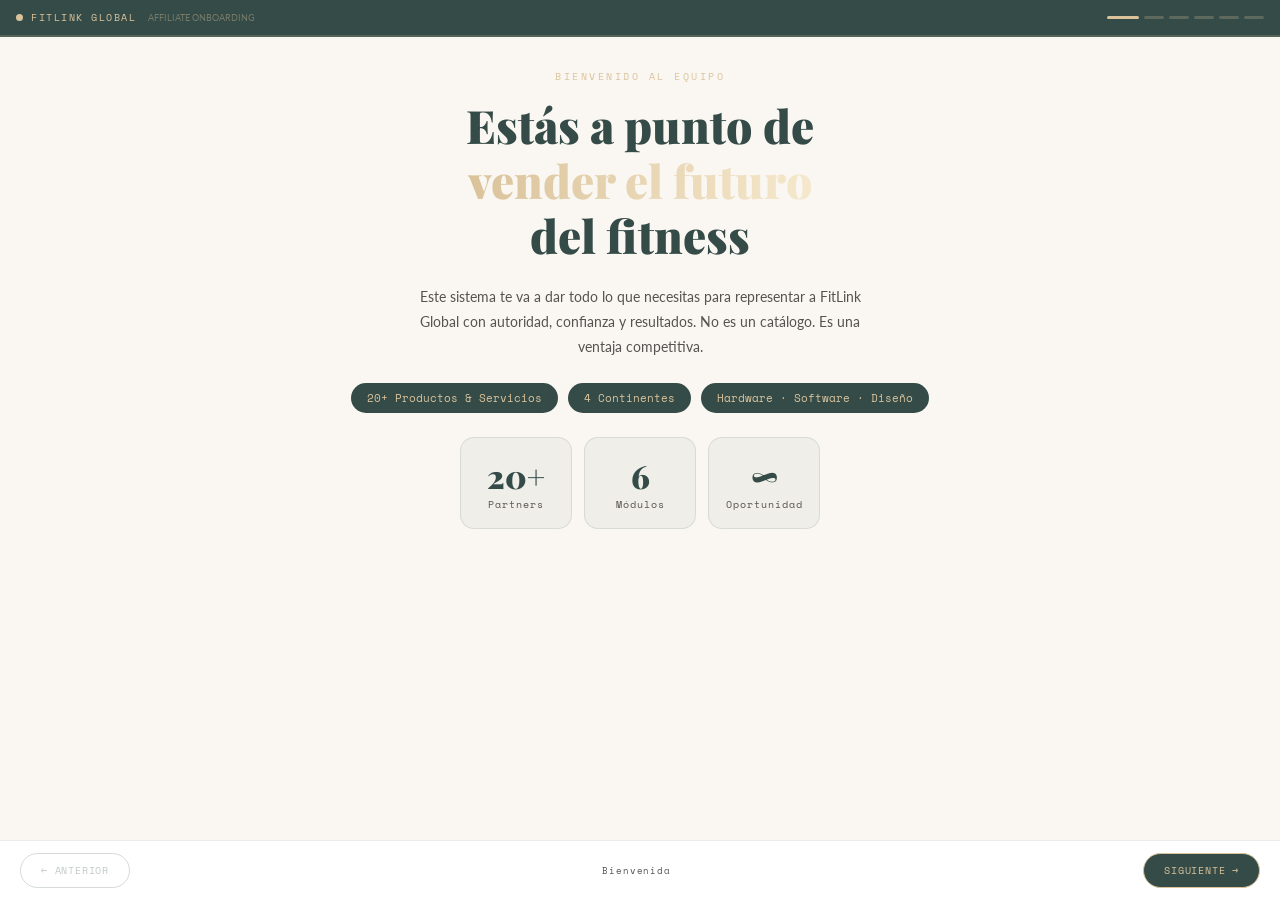
==== index.html @ b36bae6d "Rename fitlink-onboarding (1).html to index.html" ====
<!DOCTYPE html>
<html lang="es">
<head>
<meta charset="UTF-8">
<meta name="viewport" content="width=device-width, initial-scale=1.0, maximum-scale=1.0">
<title>FitLink Global — Affiliate Onboarding</title>
<link href="https://fonts.googleapis.com/css2?family=Playfair+Display:ital,wght@0,700;0,900;1,700&family=Lato:wght@300;400;700&family=Space+Mono:wght@400;700&display=swap" rel="stylesheet">
<style>
  :root {
    --green: #344b48;
    --gold: #dac39b;
    --gray: #575250;
    --light-gold: #f0e6d3;
    --cream: #faf7f2;
    --dark: #1a2422;
  }
  * { box-sizing: border-box; margin: 0; padding: 0; -webkit-tap-highlight-color: transparent; }
  html, body { height: 100%; overflow: hidden; }
  body { font-family: 'Lato', sans-serif; background: var(--cream); display: flex; flex-direction: column; }

  @keyframes fadeUp {
    from { opacity: 0; transform: translateY(18px); }
    to   { opacity: 1; transform: translateY(0); }
  }
  @keyframes shimmer {
    0%   { background-position: -200% center; }
    100% { background-position:  200% center; }
  }
  @keyframes pulse { 0%,100%{opacity:1} 50%{opacity:.5} }

  .fade-up { animation: fadeUp .45s ease forwards; }
  .gold-shimmer {
    background: linear-gradient(90deg, #dac39b, #f5e8cc, #dac39b);
    background-size: 200% auto;
    -webkit-background-clip: text;
    -webkit-text-fill-color: transparent;
    background-clip: text;
    animation: shimmer 3s linear infinite;
  }

  /* ── TOP NAV ── */
  #topnav {
    background: var(--green);
    padding: 10px 16px;
    display: flex; align-items: center; justify-content: space-between;
    border-bottom: 2px solid rgba(218,195,155,.2);
    flex-shrink: 0; z-index: 100;
    gap: 10px;
  }
  .nav-brand { display: flex; align-items: center; gap: 8px; }
  .nav-dot   { width: 7px; height: 7px; border-radius: 50%; background: var(--gold); flex-shrink:0; }
  .nav-title { font-family: 'Space Mono', monospace; font-size: 10px; color: var(--gold); letter-spacing: .15em; }
  .nav-sub   { font-size: 9px; color: rgba(218,195,155,.4); margin-left: 4px; display:none; }
  @media(min-width:420px){ .nav-sub { display:inline; } }

  /* progress dots in topnav */
  #nav-dots { display: flex; gap: 5px; align-items: center; }
  .ndot {
    height: 3px; border-radius: 99px;
    background: rgba(218,195,155,.25);
    transition: all .3s ease; cursor: pointer;
    width: 20px;
  }
  .ndot.active { background: var(--gold); width: 32px; }

  /* ── SCROLL AREA ── */
  #scroll-area {
    flex: 1; overflow-y: auto; overflow-x: hidden;
    -webkit-overflow-scrolling: touch;
  }
  #scroll-area::-webkit-scrollbar { display: none; }

  /* ── BOTTOM NAV ── */
  #botnav {
    background: #fff;
    border-top: 1px solid rgba(52,75,72,.1);
    padding: 12px 20px;
    display: flex; justify-content: space-between; align-items: center;
    flex-shrink: 0;
  }
  .nav-btn {
    background: var(--green); border: 1.5px solid var(--gold);
    color: var(--gold); padding: 9px 20px; border-radius: 99px;
    font-family: 'Space Mono', monospace; font-size: 10px;
    letter-spacing: .08em; cursor: pointer; transition: all .2s;
    -webkit-appearance: none;
  }
  .nav-btn:disabled {
    background: transparent;
    border-color: rgba(52,75,72,.2);
    color: rgba(52,75,72,.3);
    cursor: default;
  }
  .nav-btn:not(:disabled):active { transform: scale(.96); }

  /* section label */
  #section-label {
    font-family: 'Space Mono', monospace;
    font-size: 9px; color: var(--gray);
    letter-spacing: .1em; text-align: center;
  }

  /* ── SHARED ── */
  .section { padding: 40px 20px 60px; max-width: 700px; margin: 0 auto; }
  .section-tag {
    font-family: 'Space Mono', monospace; font-size: 10px;
    color: var(--gold); letter-spacing: .25em; margin-bottom: 14px;
  }
  .section-title {
    font-family: 'Playfair Display', serif;
    font-size: clamp(28px,6vw,46px); font-weight: 900;
    color: var(--green); line-height: 1.2; margin-bottom: 20px;
  }
  .section-body {
    font-size: 14px; color: var(--gray); line-height: 1.8;
  }
  .badge {
    font-size: 9px; font-weight: 700; letter-spacing: .12em;
    padding: 3px 9px; border-radius: 99px;
    background: var(--gold); color: var(--dark);
    font-family: 'Space Mono', monospace; display: inline-block;
  }
  .dark-card {
    background: var(--green); border-radius: 18px;
    padding: 28px 24px; margin-top: 24px;
  }
  .dark-card-title {
    font-family: 'Playfair Display', serif;
    font-size: clamp(16px,3vw,22px);
    color: var(--gold); font-weight: 700; font-style: italic;
    line-height: 1.5; margin-bottom: 14px;
  }

  /* ── WELCOME ── */
  #s0 { text-align: center; padding-top: 32px; }
  .stat-grid { display: grid; grid-template-columns: repeat(3,1fr); gap: 12px; max-width: 360px; margin: 24px auto 0; }
  .stat-box {
    background: rgba(52,75,72,.05);
    border: 1.5px solid rgba(52,75,72,.12);
    border-radius: 14px; padding: 16px 10px; text-align: center;
  }
  .stat-n { font-family: 'Playfair Display', serif; font-size: 32px; font-weight: 900; color: var(--green); }
  .stat-l { font-size: 10px; color: var(--gray); font-family: 'Space Mono', monospace; letter-spacing: .1em; }
  .pill-row { display: flex; flex-wrap: wrap; gap: 10px; justify-content: center; margin: 24px 0; }
  .pill {
    background: var(--green); color: var(--gold);
    border-radius: 99px; padding: 7px 16px;
    font-size: 11px; font-family: 'Space Mono', monospace;
  }

  /* ── STORY ── */
  .timeline-line {
    position: relative; padding-left: 28px;
  }
  .timeline-line::before {
    content: ''; position: absolute; left: 7px; top: 8px; bottom: 8px;
    width: 2px;
    background: linear-gradient(to bottom, transparent, var(--gold), transparent);
  }
  .tl-item { position: relative; margin-bottom: 32px; }
  .tl-dot {
    position: absolute; left: -24px; top: 5px;
    width: 14px; height: 14px; border-radius: 50%;
    background: var(--gold); border: 3px solid var(--cream);
    z-index: 1;
  }
  .tl-year {
    font-family: 'Space Mono', monospace; font-size: 10px;
    color: var(--gold); letter-spacing: .15em; margin-bottom: 6px;
  }
  .tl-title {
    font-family: 'Playfair Display', serif; font-size: 18px;
    font-weight: 700; color: var(--green); margin-bottom: 8px;
  }

  /* ── PORTFOLIO ── */
  .cat-tabs { display: flex; gap: 8px; margin-bottom: 24px; flex-wrap: wrap; }
  .cat-tab {
    background: rgba(52,75,72,.06);
    border: 1.5px solid rgba(52,75,72,.2);
    color: var(--green); border-radius: 99px;
    padding: 8px 16px; font-family: 'Space Mono', monospace;
    font-size: 10px; letter-spacing: .08em; cursor: pointer;
    transition: all .2s; -webkit-appearance: none;
    display: flex; align-items: center; gap: 6px;
  }
  .cat-tab.active {
    background: var(--green); border-color: var(--gold); color: var(--gold);
  }
  .partner-grid {
    display: grid;
    grid-template-columns: repeat(auto-fill, minmax(150px, 1fr));
    gap: 12px;
  }
  .partner-card {
    background: rgba(52,75,72,.06);
    border: 1.5px solid rgba(52,75,72,.15);
    border-radius: 14px; padding: 14px;
    cursor: pointer; transition: all .22s;
  }
  .partner-card:active {
    background: var(--green);
    border-color: var(--gold);
    transform: scale(.97);
  }
  .p-emoji { font-size: 22px; margin-bottom: 8px; }
  .p-name  { font-family: 'Playfair Display', serif; font-size: 15px; font-weight: 700; color: var(--green); margin-bottom: 4px; }
  .p-tag-line { font-size: 10px; color: var(--gray); line-height: 1.5; }

  /* ── MODAL ── */
  #modal-overlay {
    position: fixed; inset: 0;
    background: rgba(26,36,34,.88);
    display: none; align-items: flex-end; justify-content: center;
    z-index: 999;
    backdrop-filter: blur(6px);
    -webkit-backdrop-filter: blur(6px);
  }
  #modal-overlay.open { display: flex; }
  #modal-box {
    background: var(--green);
    border-radius: 24px 24px 0 0;
    padding: 28px 24px 40px;
    width: 100%; max-width: 600px;
    border: 1.5px solid var(--gold);
    border-bottom: none;
    max-height: 88vh; overflow-y: auto;
    animation: fadeUp .3s ease;
  }
  #modal-box::-webkit-scrollbar { display: none; }
  .modal-header { display: flex; justify-content: space-between; align-items: flex-start; margin-bottom: 20px; }
  .modal-close {
    background: rgba(255,255,255,.12); border: none;
    color: var(--light-gold); border-radius: 50%;
    width: 32px; height: 32px; font-size: 16px;
    cursor: pointer; flex-shrink: 0; -webkit-appearance: none;
  }
  .modal-name { font-family: 'Playfair Display', serif; font-size: 22px; color: var(--gold); font-weight: 700; }
  .modal-desc { color: var(--light-gold); font-size: 13px; line-height: 1.75; margin-bottom: 18px; }
  .modal-section-label {
    font-family: 'Space Mono', monospace; font-size: 9px;
    color: var(--gold); letter-spacing: .12em; margin-bottom: 10px;
  }
  .tag-chips { display: flex; flex-wrap: wrap; gap: 8px; margin-bottom: 18px; }
  .tag-chip {
    font-size: 11px; background: rgba(218,195,155,.15);
    color: var(--light-gold); border-radius: 99px; padding: 4px 12px;
  }
  .pitch-box {
    background: rgba(218,195,155,.1);
    border-radius: 12px; padding: 14px;
    border-left: 3px solid var(--gold);
  }
  .pitch-text { color: var(--cream); font-size: 13px; line-height: 1.65; font-style: italic; }

  /* ── STRATEGIES ── */
  .strat-card {
    background: rgba(52,75,72,.05);
    border: 1.5px solid rgba(52,75,72,.15);
    border-radius: 16px; overflow: hidden; margin-bottom: 12px;
  }
  .strat-header {
    padding: 16px 20px; cursor: pointer;
    display: flex; justify-content: space-between; align-items: center;
    -webkit-user-select: none; user-select: none;
  }
  .strat-header:active { background: rgba(52,75,72,.08); }
  .strat-left { display: flex; align-items: center; gap: 12px; }
  .strat-emoji { font-size: 26px; }
  .strat-title { font-family: 'Playfair Display', serif; font-size: 16px; font-weight: 700; color: var(--green); }
  .strat-subtitle { font-size: 11px; color: var(--gray); margin-top: 2px; }
  .strat-right { display: flex; align-items: center; gap: 8px; }
  .strat-arrow { font-size: 18px; color: var(--green); transition: transform .25s; display: inline-block; }
  .strat-body {
    padding: 0 20px 20px;
    border-top: 1px solid rgba(52,75,72,.1);
    display: none;
  }
  .strat-desc { font-size: 13px; color: var(--gray); line-height: 1.75; margin: 14px 0; }
  .step-row { display: flex; gap: 10px; align-items: flex-start; margin-bottom: 10px; }
  .step-num {
    min-width: 22px; height: 22px; border-radius: 50%;
    background: var(--green); color: var(--gold);
    font-size: 10px; font-weight: 700; font-family: 'Space Mono', monospace;
    display: flex; align-items: center; justify-content: center; flex-shrink: 0;
  }
  .step-text { font-size: 12px; color: var(--dark); line-height: 1.6; padding-top: 2px; }
  .example-box {
    background: var(--green); border-radius: 10px; padding: 12px 14px; margin-top: 12px;
  }
  .example-label { font-size: 9px; font-family: 'Space Mono', monospace; color: var(--gold); letter-spacing: .1em; }
  .example-text  { font-size: 12px; color: var(--light-gold); margin-top: 4px; line-height: 1.5; }

  /* ── ROADMAP ── */
  .rm-tabs { display: flex; gap: 8px; flex-wrap: wrap; margin-bottom: 24px; }
  .rm-tab {
    background: rgba(52,75,72,.06); border: 1.5px solid rgba(52,75,72,.15);
    color: var(--green); border-radius: 99px; padding: 7px 14px;
    font-family: 'Space Mono', monospace; font-size: 10px;
    letter-spacing: .06em; cursor: pointer; -webkit-appearance: none;
    transition: all .2s;
  }
  .rm-tab.active { background: var(--green); border-color: var(--gold); color: var(--gold); }
  .rm-card {
    background: var(--green); border-radius: 20px;
    padding: 32px 24px; text-align: center; min-height: 180px;
    transition: all .3s;
  }
  .rm-icon   { font-size: 42px; margin-bottom: 12px; }
  .rm-day    { font-family: 'Space Mono', monospace; font-size: 10px; color: var(--gold); letter-spacing: .2em; margin-bottom: 10px; }
  .rm-title  { font-family: 'Playfair Display', serif; font-size: 22px; color: var(--gold); font-weight: 700; margin-bottom: 12px; }
  .rm-desc   { color: var(--light-gold); font-size: 13px; line-height: 1.75; max-width: 400px; margin: 0 auto; }
  .principles-grid { display: grid; grid-template-columns: repeat(2,1fr); gap: 12px; margin-top: 28px; }
  .princ-card {
    background: rgba(52,75,72,.05); border-radius: 14px;
    padding: 16px; border: 1.5px solid rgba(52,75,72,.12);
  }
  .princ-icon  { font-size: 24px; margin-bottom: 8px; }
  .princ-title { font-family: 'Playfair Display', serif; font-size: 14px; font-weight: 700; color: var(--green); margin-bottom: 5px; }
  .princ-desc  { font-size: 11px; color: var(--gray); line-height: 1.6; }

  /* ── MANIFESTO ── */
  #s5 { text-align: center; }
  .manifesto-list { text-align: left; max-width: 500px; margin: 0 auto 32px; }
  .manifesto-item { display: flex; gap: 14px; align-items: flex-start; margin-bottom: 14px; opacity: 0; }
  .manifesto-item.revealed { animation: fadeUp .5s ease forwards; }
  .m-dot { width: 6px; height: 6px; border-radius: 50%; background: var(--gold); margin-top: 7px; flex-shrink: 0; }
  .m-text { font-size: 14px; color: var(--gray); line-height: 1.75; }
  .manifesto-quote {
    font-family: 'Playfair Display', serif;
    font-size: clamp(15px,3vw,20px); color: var(--gold);
    font-style: italic; line-height: 1.55; margin-bottom: 20px;
  }
  .market-grid { display: grid; grid-template-columns: repeat(3,1fr); gap: 12px; margin-top: 20px; }
  .market-item { border-top: 2px solid var(--gold); padding-top: 10px; }
  .market-n { font-family: 'Space Mono', monospace; font-size: 13px; color: var(--gold); font-weight: 700; }
  .market-l { font-size: 10px; color: rgba(218,195,155,.6); }
  .final-box {
    background: var(--green); border-radius: 18px;
    padding: 24px 20px; margin-top: 24px;
    border: 2px solid var(--gold);
  }
  .final-tag   { font-family: 'Space Mono', monospace; font-size: 9px; color: var(--gold); letter-spacing: .2em; margin-bottom: 12px; }
  .final-title { font-family: 'Playfair Display', serif; font-size: 18px; color: var(--cream); font-weight: 700; margin-bottom: 10px; }
  .final-desc  { font-size: 12px; color: rgba(218,195,155,.7); line-height: 1.7; margin-bottom: 16px; }
  .final-pills { display: flex; flex-wrap: wrap; gap: 10px; justify-content: center; }
  .final-pill  { background: rgba(218,195,155,.15); border-radius: 10px; padding: 8px 14px; font-size: 11px; color: var(--gold); font-family: 'Space Mono', monospace; }
</style>
</head>
<body>

<!-- TOP NAV -->
<div id="topnav">
  <div class="nav-brand">
    <div class="nav-dot"></div>
    <span class="nav-title">FITLINK GLOBAL</span>
    <span class="nav-sub">AFFILIATE ONBOARDING</span>
  </div>
  <div id="nav-dots"></div>
</div>

<!-- SCROLL AREA -->
<div id="scroll-area">

  <!-- S0: WELCOME -->
  <div id="s0" class="section fade-up">
    <div class="section-tag">BIENVENIDO AL EQUIPO</div>
    <div class="section-title">
      Estás a punto de<br>
      <span class="gold-shimmer">vender el futuro</span><br>
      del fitness
    </div>
    <p class="section-body" style="max-width:480px;margin:0 auto 24px;">
      Este sistema te va a dar todo lo que necesitas para representar a FitLink Global con autoridad, confianza y resultados. No es un catálogo. Es una ventaja competitiva.
    </p>
    <div class="pill-row">
      <div class="pill">20+ Productos & Servicios</div>
      <div class="pill">4 Continentes</div>
      <div class="pill">Hardware · Software · Diseño</div>
    </div>
    <div class="stat-grid">
      <div class="stat-box"><div class="stat-n">20+</div><div class="stat-l">Partners</div></div>
      <div class="stat-box"><div class="stat-n">6</div><div class="stat-l">Módulos</div></div>
      <div class="stat-box"><div class="stat-n">∞</div><div class="stat-l">Oportunidad</div></div>
    </div>
  </div>

  <!-- S1: STORY -->
  <div id="s1" class="section fade-up" style="display:none;">
    <div class="section-tag">LA HISTORIA</div>
    <div class="section-title">No somos una distribuidora. Somos un <em>ecosistema</em>.</div>
    <div class="timeline-line">
      <div class="tl-item">
        <div class="tl-dot"></div>
        <div class="tl-year">EL ORIGEN</div>
        <div class="tl-title">Una brecha en el mercado</div>
        <p class="section-body">FitLink nació de observar que el sector fitness global carecía de un puente real entre la innovación tecnológica y los operadores de negocio. Las mejores soluciones no llegaban a quienes más las necesitaban.</p>
      </div>
      <div class="tl-item">
        <div class="tl-dot"></div>
        <div class="tl-year">LA VISIÓN</div>
        <div class="tl-title">Más que distribución</div>
        <p class="section-body">Desde el primer día, FitLink se posicionó como socio estratégico. No vendemos productos: conectamos soluciones con problemas reales, construimos relaciones de largo plazo, y elevamos toda la industria.</p>
      </div>
      <div class="tl-item">
        <div class="tl-dot"></div>
        <div class="tl-year">LA RED</div>
        <div class="tl-title">20+ partners de primer nivel</div>
        <p class="section-body">Construimos un portfolio cuidadosamente seleccionado: hardware de vanguardia, software que genera datos accionables, y servicios que transforman espacios en experiencias. Europa, Latinoamérica, el mundo.</p>
      </div>
      <div class="tl-item">
        <div class="tl-dot"></div>
        <div class="tl-year">HOY</div>
        <div class="tl-title">Donde tú entras</div>
        <p class="section-body">FitLink opera en DACH, España y Latinoamérica con una red de revendedores que multiplica el impacto. Tú eres la extensión de esa red. Tu éxito es nuestro éxito.</p>
      </div>
    </div>
    <div class="dark-card" style="text-align:center;">
      <div class="dark-card-title">"El fitness no es solo industria. Es el espejo donde la sociedad refleja sus valores de salud, longevidad y bienestar."</div>
      <div style="font-size:11px;color:rgba(218,195,155,.55);font-family:'Space Mono',monospace;">— FitLink Global · Berlin</div>
    </div>
  </div>

  <!-- S2: PORTFOLIO -->
  <div id="s2" class="section fade-up" style="display:none;">
    <div class="section-tag">EL PORTFOLIO</div>
    <div class="section-title">Cada producto,<br>una oportunidad.</div>
    <p class="section-body" style="margin-bottom:24px;">Toca cualquier tarjeta para ver el argumento de venta completo.</p>
    <div class="cat-tabs" id="cat-tabs">
      <button class="cat-tab active" data-cat="hardware" onclick="switchCat('hardware',this)">🔧 Hardware <span style="opacity:.6;font-size:9px;">(11)</span></button>
      <button class="cat-tab" data-cat="software" onclick="switchCat('software',this)">💻 Software <span style="opacity:.6;font-size:9px;">(7)</span></button>
      <button class="cat-tab" data-cat="services" onclick="switchCat('services',this)">✨ Servicios <span style="opacity:.6;font-size:9px;">(2)</span></button>
    </div>
    <div id="partner-grid" class="partner-grid"></div>
    <div style="margin-top:24px;background:rgba(52,75,72,.04);border-radius:14px;padding:16px;border:1.5px dashed rgba(52,75,72,.2);text-align:center;">
      <p style="font-size:12px;color:var(--gray);">El portfolio crece constantemente. Como revendedor, recibirás actualizaciones anticipadas de nuevos productos antes del lanzamiento oficial.</p>
    </div>
  </div>

  <!-- S3: STRATEGIES -->
  <div id="s3" class="section fade-up" style="display:none;">
    <div class="section-tag">ESTRATEGIAS DE VENTA</div>
    <div class="section-title">No hay una sola forma de ganar. Hay cinco.</div>
    <p class="section-body" style="margin-bottom:28px;">Toca cada estrategia para ver el playbook completo.</p>
    <div id="strat-list"></div>
  </div>

  <!-- S4: ROADMAP -->
  <div id="s4" class="section fade-up" style="display:none;">
    <div class="section-tag">TU CAMINO</div>
    <div class="section-title">Los primeros 60 días<br>lo cambian todo.</div>
    <div class="rm-tabs" id="rm-tabs"></div>
    <div class="rm-card" id="rm-card"></div>
    <div class="principles-grid">
      <div class="princ-card"><div class="princ-icon">🎯</div><div class="princ-title">Especialización</div><div class="princ-desc">Un mercado primero. Profundidad antes que amplitud.</div></div>
      <div class="princ-card"><div class="princ-icon">🤝</div><div class="princ-title">Relación primero</div><div class="princ-desc">La confianza de hoy es la comisión de mañana.</div></div>
      <div class="princ-card"><div class="princ-icon">📊</div><div class="princ-title">Habla con datos</div><div class="princ-desc">ROI y casos de éxito. Los números cierran puertas.</div></div>
      <div class="princ-card"><div class="princ-icon">🔗</div><div class="princ-title">Piensa en combos</div><div class="princ-desc">Dos productos juntos valen más que dos veces uno.</div></div>
    </div>
  </div>

  <!-- S5: MANIFESTO -->
  <div id="s5" class="section fade-up" style="display:none;">
    <div class="section-tag">EL MANIFESTO</div>
    <div class="section-title">No eres un vendedor.<br>Eres un <span class="gold-shimmer">arquitecto</span><br>de negocios fitness.</div>
    <div class="manifesto-list" id="manifesto-list"></div>
    <div class="dark-card">
      <div class="manifesto-quote">"El mercado global de fitness y wellness supera los $5 billones. La ventana para posicionarse como referente ya está abierta."</div>
      <div class="market-grid">
        <div class="market-item"><div class="market-n">DACH</div><div class="market-l">Mercado Principal</div></div>
        <div class="market-item"><div class="market-n">LATAM</div><div class="market-l">Expansión Activa</div></div>
        <div class="market-item"><div class="market-n">Global</div><div class="market-l">Visión FitLink</div></div>
      </div>
    </div>
    <div class="final-box">
      <div class="final-tag">SIGUIENTE PASO</div>
      <div class="final-title">El onboarding termina. El trabajo empieza.</div>
      <div class="final-desc">Vuelve a este sistema cuando necesites. Explora el portfolio, practica los argumentos de venta, y contáctanos cuando tengas tu primer prospecto calificado.</div>
      <div class="final-pills">
        <div class="final-pill">Berlin · DACH · España · LATAM</div>
        <div class="final-pill">fitlinkglobal.com</div>
      </div>
    </div>
  </div>

</div><!-- /scroll-area -->

<!-- BOTTOM NAV -->
<div id="botnav">
  <button class="nav-btn" id="btn-prev" onclick="navigate(-1)" disabled>← ANTERIOR</button>
  <div id="section-label">Bienvenida</div>
  <button class="nav-btn" id="btn-next" onclick="navigate(1)">SIGUIENTE →</button>
</div>

<!-- MODAL -->
<div id="modal-overlay" onclick="closeModal(event)">
  <div id="modal-box">
    <div class="modal-header">
      <div>
        <div style="font-size:32px;margin-bottom:6px;" id="modal-emoji"></div>
        <div class="modal-name" id="modal-name"></div>
        <div id="modal-badge" style="margin-top:6px;"></div>
      </div>
      <button class="modal-close" onclick="closeModalDirect()">✕</button>
    </div>
    <div class="modal-desc" id="modal-desc"></div>
    <div class="modal-section-label">CLIENTE IDEAL</div>
    <div class="tag-chips" id="modal-chips"></div>
    <div class="modal-section-label">TU ARGUMENTO DE VENTA</div>
    <div class="pitch-box"><div class="pitch-text" id="modal-pitch"></div></div>
  </div>
</div>

<script>
// ── DATA ──
const SECTIONS = ["Bienvenida","La Historia","El Portfolio","Estrategias","Tu Camino","Manifesto"];

const PARTNERS = {
  hardware:[
    {name:"Trackbar",emoji:"📊",tag:"Performance Tracking",tagline:"Monitoreo de rendimiento en tiempo real",description:"Sistema de tracking deportivo que registra métricas clave de entrenamiento. Ideal para gimnasios orientados a resultados y centros de alto rendimiento.",ideal:["Gimnasios premium","Centros de CrossFit","Clubes deportivos"],pitch:"Tus miembros quieren datos. Trackbar los convierte en resultados visibles que fidelizan."},
    {name:"Mindzmove",emoji:"🧠",tag:"Neuro-Fitness",tagline:"Bienestar mental integrado al movimiento",description:"Tecnología que une el entrenamiento físico con el bienestar cognitivo. Diferenciador poderoso para centros de wellness de alto valor.",ideal:["Wellness centers","Clínicas de salud","Spas corporativos"],pitch:"El mercado del bienestar mental explota. Mindzmove es la puerta de entrada."},
    {name:"BASI Systems",emoji:"🏋️",tag:"Pilates & Rehab",tagline:"El estándar mundial en equipamiento Pilates",description:"Equipamiento Pilates de gama alta con respaldo pedagógico y certificación internacional. Referente global en reformers y sistemas de rehabilitación.",ideal:["Estudios Pilates","Clínicas fisioterapia","Centros médicos"],pitch:"BASI es la marca que los instructores certificados exigen. Vender BASI es vender prestigio."},
    {name:"Wiemspro",emoji:"⚡",tag:"EMS Technology",tagline:"Electroestimulación de élite — resultados en 20 min",description:"Sistemas EMS profesionales que multiplican la efectividad del entrenamiento. El modelo de negocio de menor espacio y mayor facturación por m².",ideal:["Boutique fitness","Franquicias EMS","Personal trainers"],pitch:"20 minutos = 2 horas de entrenamiento. El producto que más rápido convierte a los leads."},
    {name:"O'live Fitness",emoji:"🏃",tag:"Functional Equipment",tagline:"Equipamiento funcional de diseño premium",description:"Línea completa de equipamiento functional fitness con acabados de diseño. Estética y performance en un solo producto.",ideal:["Gimnasios boutique","Hoteles 5*","Corporativo wellness"],pitch:"Cuando el espacio es parte del branding, O'live es la solución."},
    {name:"CUBE Sports",emoji:"🎯",tag:"Versatile Training",tagline:"Sistemas de entrenamiento modulares y versátiles",description:"Soluciones de entrenamiento adaptables a múltiples espacios y usos. Desde fisioterapia hasta entrenamiento funcional avanzado.",ideal:["Fisioterapia","Pequeños gimnasios","Hostelería"],pitch:"Flexibilidad total. Un producto, múltiples aplicaciones, múltiples clientes."},
    {name:"Onnafit",emoji:"💪",tag:"Smart Training",tagline:"Entrenamiento inteligente e interactivo",description:"Plataforma de entrenamiento con tecnología interactiva. Combina hardware y software para experiencias de entrenamiento únicas.",ideal:["Gimnasios tech-forward","Cadenas fitness","Colegios"],pitch:"La generación Z espera experiencias digitales en el gym. Onnafit las entrega."},
    {name:"POOLBIKING",emoji:"🚴",tag:"Aquatic Fitness",tagline:"Ciclismo acuático de alto impacto",description:"Bicicletas especializadas para entrenamiento en piscina. Nicho de alto crecimiento con muy poca competencia en el mercado.",ideal:["Spas","Centros acuáticos","Hoteles con piscina"],pitch:"Mercado de nicho = precios premium y casi cero competencia directa."},
    {name:"ICAROS",emoji:"🕹️",tag:"VR Fitness",tagline:"Entrenamiento en realidad virtual",description:"Sistema de fitness en realidad virtual que gamifica el ejercicio. Atracción única para gimnasios que quieren diferenciarse radicalmente.",ideal:["Centros de innovación","Gimnasios premium","Rehabilitación"],pitch:"El WOW factor definitivo. Las personas vienen y se quedan por la experiencia."},
    {name:"Sparkfield",emoji:"🔥",tag:"Infrared Sauna",tagline:"Saunas infrarrojos de diseño premium",description:"Cabinas de sauna infrarrojo con diseño escandinavo de alta gama. El complemento perfecto para cualquier oferta wellness.",ideal:["Wellness centers","Spas","Gimnasios premium"],pitch:"Recovery es el nuevo fitness. Sparkfield cierra la oferta de bienestar completo."},
    {name:"Bodytone",emoji:"🏆",tag:"Cardio & Strength",tagline:"Maquinaria completa para gimnasios integrales",description:"Línea completa de cardiovascular y musculación con excelente relación calidad-precio. La opción más versátil para equipar un gimnasio de cero.",ideal:["Nuevos gimnasios","Centros municipales","Hoteles"],pitch:"Equipar un gimnasio completo con una sola marca, un solo interlocutor."},
  ],
  software:[
    {name:"ROOK",emoji:"📡",tag:"Health Data API",tagline:"La capa de datos de salud para cualquier app",description:"API que conecta wearables y dispositivos de salud con cualquier aplicación. Infraestructura crítica para el ecosistema health-tech.",ideal:["Apps de salud","Seguros","Plataformas fitness"],pitch:"Si tienen una app y usuarios activos, necesitan ROOK. El argumento de venta se escribe solo."},
    {name:"Harbiz",emoji:"📱",tag:"Gym Management",tagline:"Software de gestión todo-en-uno para fitness",description:"Plataforma SaaS para gestión de gimnasios: membresías, pagos, clases, comunicación. Solución integral que reemplaza múltiples herramientas.",ideal:["Gimnasios independientes","Estudios boutique","Cadenas"],pitch:"Cada gimnasio sin sistema eficiente pierde dinero cada día. Harbiz lo resuelve."},
    {name:"WizFit AI",emoji:"🤖",tag:"AI Coaching",tagline:"Inteligencia artificial aplicada al entrenamiento",description:"Plataforma de coaching personalizado impulsada por IA. Escala la capacitación personalizada sin escalar el equipo.",ideal:["Personal trainers","Apps fitness","Corporativo wellness"],pitch:"IA + fitness = el mercado que crece más rápido en 2025. Posición early-mover."},
    {name:"SelfLoops",emoji:"🔄",tag:"Wearable Analytics",tagline:"Analytics avanzados para wearables y dispositivos",description:"Plataforma de análisis de datos de wearables para grupos y organizaciones. Convierte datos de dispositivos en insights accionables.",ideal:["Equipos deportivos","Corporativo","Centros de salud"],pitch:"Los datos sin análisis no sirven. SelfLoops convierte números en decisiones."},
    {name:"Amalgama",emoji:"⚙️",tag:"Tech Integration",tagline:"Integración tecnológica para el sector fitness",description:"Soluciones de integración tecnológica que conectan sistemas dispares del ecosistema fitness y wellness.",ideal:["Cadenas fitness","Operadores multi-site","Tech companies"],pitch:"El problema de integración es universal. Amalgama es la solución invisible que vale oro."},
    {name:"Shark Digital",emoji:"🦈",tag:"Digital Marketing",tagline:"Marketing digital especializado en fitness",description:"Agencia de marketing digital enfocada en el sector fitness y wellness. Estrategias de captación y retención de clientes para el mercado específico.",ideal:["Gimnasios","Estudios","Marcas fitness"],pitch:"Marketing genérico no funciona en fitness. Shark habla el idioma del sector."},
    {name:"Lemin",emoji:"📈",tag:"Leadership Analytics",tagline:"Analytics de liderazgo para organizaciones fitness",description:"Plataforma de análisis de performance y liderazgo organizacional. Ayuda a los operadores fitness a tomar decisiones basadas en datos de gestión.",ideal:["Cadenas fitness","Franquicias","Grupos empresariales"],pitch:"Los mejores operadores fitness toman decisiones con datos. Lemin los genera."},
  ],
  services:[
    {name:"Mironova Interior Design",emoji:"🏛️",tag:"Interior Design",tagline:"Diseño de interiores especializado en fitness & wellness",description:"Estudio de diseño de interiores con expertise en espacios fitness, wellness y hospitalidad. Transforma espacios en experiencias.",ideal:["Nuevas aperturas","Renovaciones premium","Hoteles wellness"],pitch:"El espacio vende antes que el equipamiento. Mironova crea espacios que enamoran."},
    {name:"FuCo Care Robotics",emoji:"🤖",tag:"Care Robotics",tagline:"Robótica de cuidado para salud y wellness",description:"Soluciones robóticas para el sector salud y bienestar. Tecnología de frontera para centros médicos y wellness de alta gama.",ideal:["Clínicas","Centros médicos","Longevity clinics"],pitch:"La robótica en salud no es el futuro — es el presente. Los early adopters ganan."},
  ]
};

const STRATEGIES = [
  {icon:"🔗",title:"La Estrategia del Combo",subtitle:"Hardware + Software = Retención máxima",badge:"ALTO ROI",desc:"Nunca vendas solo hardware o solo software. El combo crea dependencia positiva y aumenta el ticket promedio 2–3x.",steps:["Identifica el pain principal del cliente (gestión, resultados, diferenciación)","Propón el hardware que resuelve el problema visible","Añade el software que lo potencia y digitaliza","Presenta el ROI combinado como una sola inversión"],example:"Wiemspro (EMS) + Harbiz (gestión) + Lemin (analytics) = Centro EMS llave en mano"},
  {icon:"🎯",title:"La Estrategia Vertical",subtitle:"Especialización por tipo de cliente",badge:"REFERIDOS",desc:"Domina un vertical antes de expandirte. La especialización genera referidos naturales y posicionamiento de autoridad.",steps:["Elige un vertical: fisioterapia, wellness, boutique fitness, corporativo","Aprende el lenguaje específico del sector","Construye casos de éxito en ese vertical","Usa cada cliente como referencia para el siguiente"],example:"Fisioterapia: BASI + CUBE Sports + SelfLoops = Solución clínica completa"},
  {icon:"💎",title:"La Estrategia Premium",subtitle:"Vende la experiencia, no el producto",badge:"TICKET ALTO",desc:"Los mejores clientes compran visión, no catálogos. Presenta FitLink como asesoría estratégica, no como distribuidora.",steps:["Abre con preguntas sobre el proyecto, no sobre el presupuesto","Diseña una propuesta a medida con 3–5 productos complementarios","Incluye siempre Mironova (diseño) en proyectos de apertura","Negocia paquetes, nunca productos sueltos"],example:"Hotel 5*: Sparkfield + ICAROS + POOLBIKING + Mironova = Wellness Experience única"},
  {icon:"📱",title:"La Estrategia SaaS First",subtitle:"Empieza con software, escala con hardware",badge:"RELACIÓN LARGA",desc:"El software entra fácil, crea relación, genera confianza. El hardware viene después. El software es la puerta.",steps:["Empieza la conversación con Harbiz o WizFit AI","Demuestra valor rápido con una prueba o demo funcional","Identifica carencias en el espacio físico durante el proceso","Propón el equipamiento como upgrade natural"],example:"Harbiz (gestión) → diagnóstico → WizFit AI (coaching) → Bodytone (equipamiento faltante)"},
  {icon:"⚡",title:"La Estrategia de Urgencia",subtitle:"El mercado no espera",badge:"CIERRE RÁPIDO",desc:"Usa datos de mercado y tendencias para crear urgencia genuina. No urgencia artificial — urgencia real basada en oportunidad.",steps:["Lleva datos: 'El mercado EMS en DACH crece X% anual'","Señala el costo de no decidir: competidores que ya adoptaron","Propón un piloto de bajo riesgo para comenzar","Define un deadline claro ligado a disponibilidad o precio"],example:"ROOK: 'Tu competidor ya integra wearables. Cada mes sin datos es market share perdido'"},
];

const TIMELINE = [
  {day:"Día 1–3",icon:"📚",title:"Inmersión de Producto",desc:"Conoce el portfolio completo. Identifica tus 3 productos favoritos para comenzar."},
  {day:"Día 4–7",icon:"🎯",title:"Elige tu Vertical",desc:"Decide en qué mercado quieres especializarte primero."},
  {day:"Semana 2",icon:"📞",title:"Primeros Contactos",desc:"5 llamadas de exploración sin objetivo de venta. Solo escucha."},
  {day:"Semana 3",icon:"📋",title:"Primera Propuesta",desc:"Prepara una propuesta combo para tu mejor prospecto."},
  {day:"Mes 2",icon:"🏆",title:"Primer Cierre",desc:"Con el pipeline activo, el primer cierre llega. El momentum empieza aquí."},
];

const MANIFESTO_LINES = [
  "Cada gimnasio que equipas mejor mejora la vida de sus miembros.",
  "Cada software que implementas convierte datos en decisiones más inteligentes.",
  "Cada solución que recomiendas construye tu reputación como experto del sector.",
  "Tu éxito y el éxito de tus clientes son la misma cosa.",
];

// ── STATE ──
let currentSection = 0;
let currentCat = 'hardware';
let currentRM = 0;

// ── INIT ──
function init(){
  buildNavDots();
  buildPartnerGrid('hardware');
  buildStrategies();
  buildRoadmap();
  buildManifesto();
  showSection(0);
}

function buildNavDots(){
  const c = document.getElementById('nav-dots');
  c.innerHTML = '';
  SECTIONS.forEach((_,i)=>{
    const d = document.createElement('div');
    d.className = 'ndot' + (i===0?' active':'');
    d.onclick = ()=>showSection(i);
    c.appendChild(d);
  });
}

function updateNavDots(){
  document.querySelectorAll('.ndot').forEach((d,i)=>{
    d.classList.toggle('active', i===currentSection);
  });
}

function buildPartnerGrid(cat){
  const g = document.getElementById('partner-grid');
  g.innerHTML='';
  PARTNERS[cat].forEach(p=>{
    const d = document.createElement('div');
    d.className = 'partner-card';
    d.innerHTML = `<div class="p-emoji">${p.emoji}</div><div style="margin-bottom:6px;"><span class="badge" style="font-size:8px;background:rgba(218,195,155,.4);color:var(--dark);">${p.tag}</span></div><div class="p-name">${p.name}</div><div class="p-tag-line">${p.tagline}</div>`;
    d.onclick = ()=>openModal(p);
    g.appendChild(d);
  });
}

function switchCat(cat, btn){
  currentCat = cat;
  document.querySelectorAll('.cat-tab').forEach(t=>t.classList.remove('active'));
  btn.classList.add('active');
  buildPartnerGrid(cat);
}

function buildStrategies(){
  const c = document.getElementById('strat-list');
  STRATEGIES.forEach((s,i)=>{
    const div = document.createElement('div');
    div.className='strat-card';
    div.innerHTML=`
      <div class="strat-header" onclick="toggleStrat(${i},this)">
        <div class="strat-left">
          <div class="strat-emoji">${s.icon}</div>
          <div>
            <div class="strat-title">${s.title}</div>
            <div class="strat-subtitle">${s.subtitle}</div>
          </div>
        </div>
        <div class="strat-right">
          <span class="badge">${s.badge}</span>
          <span class="strat-arrow">›</span>
        </div>
      </div>
      <div class="strat-body" id="strat-body-${i}">
        <div class="strat-desc">${s.desc}</div>
        ${s.steps.map((st,j)=>`<div class="step-row"><div class="step-num">${j+1}</div><div class="step-text">${st}</div></div>`).join('')}
        <div class="example-box">
          <div class="example-label">EJEMPLO REAL</div>
          <div class="example-text">${s.example}</div>
        </div>
      </div>`;
    c.appendChild(div);
  });
}

function toggleStrat(i, header){
  const body = document.getElementById('strat-body-'+i);
  const arrow = header.querySelector('.strat-arrow');
  const open = body.style.display==='block';
  body.style.display = open?'none':'block';
  arrow.style.transform = open?'none':'rotate(90deg)';
}

function buildRoadmap(){
  const tabs = document.getElementById('rm-tabs');
  TIMELINE.forEach((t,i)=>{
    const btn = document.createElement('button');
    btn.className='rm-tab'+(i===0?' active':'');
    btn.textContent=t.day;
    btn.onclick=()=>selectRM(i,btn);
    tabs.appendChild(btn);
  });
  renderRM(0);
}

function selectRM(i,btn){
  currentRM=i;
  document.querySelectorAll('.rm-tab').forEach(t=>t.classList.remove('active'));
  btn.classList.add('active');
  renderRM(i);
}

function renderRM(i){
  const t = TIMELINE[i];
  document.getElementById('rm-card').innerHTML=`
    <div class="rm-icon">${t.icon}</div>
    <div class="rm-day">${t.day.toUpperCase()}</div>
    <div class="rm-title">${t.title}</div>
    <div class="rm-desc">${t.desc}</div>`;
}

function buildManifesto(){
  const c = document.getElementById('manifesto-list');
  MANIFESTO_LINES.forEach((l,i)=>{
    const d=document.createElement('div');
    d.className='manifesto-item';
    d.id='ml-'+i;
    d.innerHTML=`<div class="m-dot"></div><div class="m-text">${l}</div>`;
    c.appendChild(d);
  });
}

function revealManifesto(){
  MANIFESTO_LINES.forEach((_,i)=>{
    setTimeout(()=>{
      const el=document.getElementById('ml-'+i);
      if(el){ el.classList.add('revealed'); el.style.animationDelay=i*0.15+'s'; }
    }, i*150);
  });
}

// ── NAVIGATION ──
function showSection(n){
  const sections=['s0','s1','s2','s3','s4','s5'];
  sections.forEach(id=>{
    const el=document.getElementById(id);
    el.style.display='none';
    el.classList.remove('fade-up');
  });
  currentSection=n;
  const el=document.getElementById('s'+n);
  el.style.display='block';
  void el.offsetWidth;
  el.classList.add('fade-up');

  document.getElementById('btn-prev').disabled = n===0;
  document.getElementById('btn-next').disabled = n===sections.length-1;
  document.getElementById('section-label').textContent = SECTIONS[n];
  updateNavDots();

  // scroll to top
  document.getElementById('scroll-area').scrollTo({top:0,behavior:'smooth'});

  if(n===5) setTimeout(revealManifesto,400);
}

function navigate(dir){
  const next = currentSection+dir;
  if(next<0||next>5) return;
  showSection(next);
}

// ── MODAL ──
function openModal(p){
  document.getElementById('modal-emoji').textContent=p.emoji;
  document.getElementById('modal-name').textContent=p.name;
  document.getElementById('modal-badge').innerHTML=`<span class="badge">${p.tag}</span>`;
  document.getElementById('modal-desc').textContent=p.description;
  document.getElementById('modal-chips').innerHTML=p.ideal.map(t=>`<span class="tag-chip">${t}</span>`).join('');
  document.getElementById('modal-pitch').textContent='"'+p.pitch+'"';
  document.getElementById('modal-overlay').classList.add('open');
  document.body.style.overflow='hidden';
}

function closeModal(e){
  if(e.target===document.getElementById('modal-overlay')) closeModalDirect();
}

function closeModalDirect(){
  document.getElementById('modal-overlay').classList.remove('open');
  document.body.style.overflow='';
}

// ── SWIPE SUPPORT ──
let touchStartX=0, touchStartY=0;
document.getElementById('scroll-area').addEventListener('touchstart',e=>{
  touchStartX=e.touches[0].clientX;
  touchStartY=e.touches[0].clientY;
},{passive:true});
document.getElementById('scroll-area').addEventListener('touchend',e=>{
  const dx=e.changedTouches[0].clientX-touchStartX;
  const dy=e.changedTouches[0].clientY-touchStartY;
  if(Math.abs(dx)>Math.abs(dy)*1.5 && Math.abs(dx)>50){
    navigate(dx<0?1:-1);
  }
},{passive:true});

init();
</script>
</body>
</html>
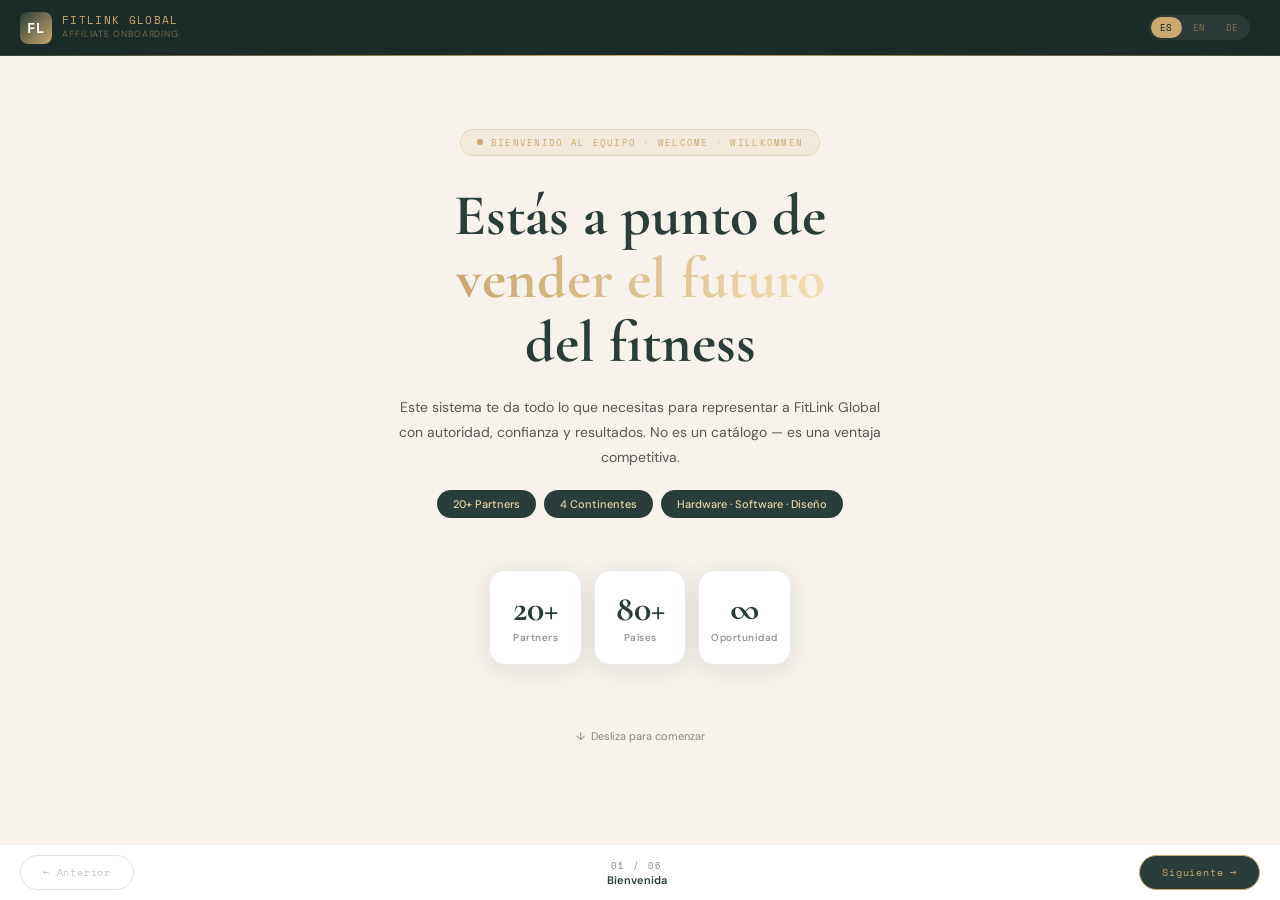
==== commit af622ce3: "Update index.html" ====
--- a/index.html
+++ b/index.html
@@ -2,776 +2,1499 @@
 <html lang="es">
 <head>
 <meta charset="UTF-8">
-<meta name="viewport" content="width=device-width, initial-scale=1.0, maximum-scale=1.0">
+<meta name="viewport" content="width=device-width, initial-scale=1.0, maximum-scale=1.0, user-scalable=no">
 <title>FitLink Global — Affiliate Onboarding</title>
-<link href="https://fonts.googleapis.com/css2?family=Playfair+Display:ital,wght@0,700;0,900;1,700&family=Lato:wght@300;400;700&family=Space+Mono:wght@400;700&display=swap" rel="stylesheet">
+<link href="https://fonts.googleapis.com/css2?family=Cormorant+Garamond:ital,wght@0,400;0,600;0,700;1,400;1,600&family=DM+Sans:wght@300;400;500;600&family=Space+Mono:wght@400;700&display=swap" rel="stylesheet">
 <style>
-  :root {
-    --green: #344b48;
-    --gold: #dac39b;
-    --gray: #575250;
-    --light-gold: #f0e6d3;
-    --cream: #faf7f2;
-    --dark: #1a2422;
-  }
-  * { box-sizing: border-box; margin: 0; padding: 0; -webkit-tap-highlight-color: transparent; }
-  html, body { height: 100%; overflow: hidden; }
-  body { font-family: 'Lato', sans-serif; background: var(--cream); display: flex; flex-direction: column; }
-
-  @keyframes fadeUp {
-    from { opacity: 0; transform: translateY(18px); }
-    to   { opacity: 1; transform: translateY(0); }
-  }
-  @keyframes shimmer {
-    0%   { background-position: -200% center; }
-    100% { background-position:  200% center; }
-  }
-  @keyframes pulse { 0%,100%{opacity:1} 50%{opacity:.5} }
-
-  .fade-up { animation: fadeUp .45s ease forwards; }
-  .gold-shimmer {
-    background: linear-gradient(90deg, #dac39b, #f5e8cc, #dac39b);
-    background-size: 200% auto;
-    -webkit-background-clip: text;
-    -webkit-text-fill-color: transparent;
-    background-clip: text;
-    animation: shimmer 3s linear infinite;
-  }
-
-  /* ── TOP NAV ── */
-  #topnav {
-    background: var(--green);
-    padding: 10px 16px;
-    display: flex; align-items: center; justify-content: space-between;
-    border-bottom: 2px solid rgba(218,195,155,.2);
-    flex-shrink: 0; z-index: 100;
-    gap: 10px;
-  }
-  .nav-brand { display: flex; align-items: center; gap: 8px; }
-  .nav-dot   { width: 7px; height: 7px; border-radius: 50%; background: var(--gold); flex-shrink:0; }
-  .nav-title { font-family: 'Space Mono', monospace; font-size: 10px; color: var(--gold); letter-spacing: .15em; }
-  .nav-sub   { font-size: 9px; color: rgba(218,195,155,.4); margin-left: 4px; display:none; }
-  @media(min-width:420px){ .nav-sub { display:inline; } }
-
-  /* progress dots in topnav */
-  #nav-dots { display: flex; gap: 5px; align-items: center; }
-  .ndot {
-    height: 3px; border-radius: 99px;
-    background: rgba(218,195,155,.25);
-    transition: all .3s ease; cursor: pointer;
-    width: 20px;
-  }
-  .ndot.active { background: var(--gold); width: 32px; }
-
-  /* ── SCROLL AREA ── */
-  #scroll-area {
-    flex: 1; overflow-y: auto; overflow-x: hidden;
-    -webkit-overflow-scrolling: touch;
-  }
-  #scroll-area::-webkit-scrollbar { display: none; }
-
-  /* ── BOTTOM NAV ── */
-  #botnav {
-    background: #fff;
-    border-top: 1px solid rgba(52,75,72,.1);
-    padding: 12px 20px;
-    display: flex; justify-content: space-between; align-items: center;
-    flex-shrink: 0;
-  }
-  .nav-btn {
-    background: var(--green); border: 1.5px solid var(--gold);
-    color: var(--gold); padding: 9px 20px; border-radius: 99px;
-    font-family: 'Space Mono', monospace; font-size: 10px;
-    letter-spacing: .08em; cursor: pointer; transition: all .2s;
-    -webkit-appearance: none;
-  }
-  .nav-btn:disabled {
-    background: transparent;
-    border-color: rgba(52,75,72,.2);
-    color: rgba(52,75,72,.3);
-    cursor: default;
-  }
-  .nav-btn:not(:disabled):active { transform: scale(.96); }
-
-  /* section label */
-  #section-label {
-    font-family: 'Space Mono', monospace;
-    font-size: 9px; color: var(--gray);
-    letter-spacing: .1em; text-align: center;
-  }
-
-  /* ── SHARED ── */
-  .section { padding: 40px 20px 60px; max-width: 700px; margin: 0 auto; }
-  .section-tag {
-    font-family: 'Space Mono', monospace; font-size: 10px;
-    color: var(--gold); letter-spacing: .25em; margin-bottom: 14px;
-  }
-  .section-title {
-    font-family: 'Playfair Display', serif;
-    font-size: clamp(28px,6vw,46px); font-weight: 900;
-    color: var(--green); line-height: 1.2; margin-bottom: 20px;
-  }
-  .section-body {
-    font-size: 14px; color: var(--gray); line-height: 1.8;
-  }
-  .badge {
-    font-size: 9px; font-weight: 700; letter-spacing: .12em;
-    padding: 3px 9px; border-radius: 99px;
-    background: var(--gold); color: var(--dark);
-    font-family: 'Space Mono', monospace; display: inline-block;
-  }
-  .dark-card {
-    background: var(--green); border-radius: 18px;
-    padding: 28px 24px; margin-top: 24px;
-  }
-  .dark-card-title {
-    font-family: 'Playfair Display', serif;
-    font-size: clamp(16px,3vw,22px);
-    color: var(--gold); font-weight: 700; font-style: italic;
-    line-height: 1.5; margin-bottom: 14px;
-  }
-
-  /* ── WELCOME ── */
-  #s0 { text-align: center; padding-top: 32px; }
-  .stat-grid { display: grid; grid-template-columns: repeat(3,1fr); gap: 12px; max-width: 360px; margin: 24px auto 0; }
-  .stat-box {
-    background: rgba(52,75,72,.05);
-    border: 1.5px solid rgba(52,75,72,.12);
-    border-radius: 14px; padding: 16px 10px; text-align: center;
-  }
-  .stat-n { font-family: 'Playfair Display', serif; font-size: 32px; font-weight: 900; color: var(--green); }
-  .stat-l { font-size: 10px; color: var(--gray); font-family: 'Space Mono', monospace; letter-spacing: .1em; }
-  .pill-row { display: flex; flex-wrap: wrap; gap: 10px; justify-content: center; margin: 24px 0; }
-  .pill {
-    background: var(--green); color: var(--gold);
-    border-radius: 99px; padding: 7px 16px;
-    font-size: 11px; font-family: 'Space Mono', monospace;
-  }
-
-  /* ── STORY ── */
-  .timeline-line {
-    position: relative; padding-left: 28px;
-  }
-  .timeline-line::before {
-    content: ''; position: absolute; left: 7px; top: 8px; bottom: 8px;
-    width: 2px;
-    background: linear-gradient(to bottom, transparent, var(--gold), transparent);
-  }
-  .tl-item { position: relative; margin-bottom: 32px; }
-  .tl-dot {
-    position: absolute; left: -24px; top: 5px;
-    width: 14px; height: 14px; border-radius: 50%;
-    background: var(--gold); border: 3px solid var(--cream);
-    z-index: 1;
-  }
-  .tl-year {
-    font-family: 'Space Mono', monospace; font-size: 10px;
-    color: var(--gold); letter-spacing: .15em; margin-bottom: 6px;
-  }
-  .tl-title {
-    font-family: 'Playfair Display', serif; font-size: 18px;
-    font-weight: 700; color: var(--green); margin-bottom: 8px;
-  }
-
-  /* ── PORTFOLIO ── */
-  .cat-tabs { display: flex; gap: 8px; margin-bottom: 24px; flex-wrap: wrap; }
-  .cat-tab {
-    background: rgba(52,75,72,.06);
-    border: 1.5px solid rgba(52,75,72,.2);
-    color: var(--green); border-radius: 99px;
-    padding: 8px 16px; font-family: 'Space Mono', monospace;
-    font-size: 10px; letter-spacing: .08em; cursor: pointer;
-    transition: all .2s; -webkit-appearance: none;
-    display: flex; align-items: center; gap: 6px;
-  }
-  .cat-tab.active {
-    background: var(--green); border-color: var(--gold); color: var(--gold);
-  }
-  .partner-grid {
-    display: grid;
-    grid-template-columns: repeat(auto-fill, minmax(150px, 1fr));
-    gap: 12px;
-  }
-  .partner-card {
-    background: rgba(52,75,72,.06);
-    border: 1.5px solid rgba(52,75,72,.15);
-    border-radius: 14px; padding: 14px;
-    cursor: pointer; transition: all .22s;
-  }
-  .partner-card:active {
-    background: var(--green);
-    border-color: var(--gold);
-    transform: scale(.97);
-  }
-  .p-emoji { font-size: 22px; margin-bottom: 8px; }
-  .p-name  { font-family: 'Playfair Display', serif; font-size: 15px; font-weight: 700; color: var(--green); margin-bottom: 4px; }
-  .p-tag-line { font-size: 10px; color: var(--gray); line-height: 1.5; }
-
-  /* ── MODAL ── */
-  #modal-overlay {
-    position: fixed; inset: 0;
-    background: rgba(26,36,34,.88);
-    display: none; align-items: flex-end; justify-content: center;
-    z-index: 999;
-    backdrop-filter: blur(6px);
-    -webkit-backdrop-filter: blur(6px);
-  }
-  #modal-overlay.open { display: flex; }
-  #modal-box {
-    background: var(--green);
-    border-radius: 24px 24px 0 0;
-    padding: 28px 24px 40px;
-    width: 100%; max-width: 600px;
-    border: 1.5px solid var(--gold);
-    border-bottom: none;
-    max-height: 88vh; overflow-y: auto;
-    animation: fadeUp .3s ease;
-  }
-  #modal-box::-webkit-scrollbar { display: none; }
-  .modal-header { display: flex; justify-content: space-between; align-items: flex-start; margin-bottom: 20px; }
-  .modal-close {
-    background: rgba(255,255,255,.12); border: none;
-    color: var(--light-gold); border-radius: 50%;
-    width: 32px; height: 32px; font-size: 16px;
-    cursor: pointer; flex-shrink: 0; -webkit-appearance: none;
-  }
-  .modal-name { font-family: 'Playfair Display', serif; font-size: 22px; color: var(--gold); font-weight: 700; }
-  .modal-desc { color: var(--light-gold); font-size: 13px; line-height: 1.75; margin-bottom: 18px; }
-  .modal-section-label {
-    font-family: 'Space Mono', monospace; font-size: 9px;
-    color: var(--gold); letter-spacing: .12em; margin-bottom: 10px;
-  }
-  .tag-chips { display: flex; flex-wrap: wrap; gap: 8px; margin-bottom: 18px; }
-  .tag-chip {
-    font-size: 11px; background: rgba(218,195,155,.15);
-    color: var(--light-gold); border-radius: 99px; padding: 4px 12px;
-  }
-  .pitch-box {
-    background: rgba(218,195,155,.1);
-    border-radius: 12px; padding: 14px;
-    border-left: 3px solid var(--gold);
-  }
-  .pitch-text { color: var(--cream); font-size: 13px; line-height: 1.65; font-style: italic; }
-
-  /* ── STRATEGIES ── */
-  .strat-card {
-    background: rgba(52,75,72,.05);
-    border: 1.5px solid rgba(52,75,72,.15);
-    border-radius: 16px; overflow: hidden; margin-bottom: 12px;
-  }
-  .strat-header {
-    padding: 16px 20px; cursor: pointer;
-    display: flex; justify-content: space-between; align-items: center;
-    -webkit-user-select: none; user-select: none;
-  }
-  .strat-header:active { background: rgba(52,75,72,.08); }
-  .strat-left { display: flex; align-items: center; gap: 12px; }
-  .strat-emoji { font-size: 26px; }
-  .strat-title { font-family: 'Playfair Display', serif; font-size: 16px; font-weight: 700; color: var(--green); }
-  .strat-subtitle { font-size: 11px; color: var(--gray); margin-top: 2px; }
-  .strat-right { display: flex; align-items: center; gap: 8px; }
-  .strat-arrow { font-size: 18px; color: var(--green); transition: transform .25s; display: inline-block; }
-  .strat-body {
-    padding: 0 20px 20px;
-    border-top: 1px solid rgba(52,75,72,.1);
-    display: none;
-  }
-  .strat-desc { font-size: 13px; color: var(--gray); line-height: 1.75; margin: 14px 0; }
-  .step-row { display: flex; gap: 10px; align-items: flex-start; margin-bottom: 10px; }
-  .step-num {
-    min-width: 22px; height: 22px; border-radius: 50%;
-    background: var(--green); color: var(--gold);
-    font-size: 10px; font-weight: 700; font-family: 'Space Mono', monospace;
-    display: flex; align-items: center; justify-content: center; flex-shrink: 0;
-  }
-  .step-text { font-size: 12px; color: var(--dark); line-height: 1.6; padding-top: 2px; }
-  .example-box {
-    background: var(--green); border-radius: 10px; padding: 12px 14px; margin-top: 12px;
-  }
-  .example-label { font-size: 9px; font-family: 'Space Mono', monospace; color: var(--gold); letter-spacing: .1em; }
-  .example-text  { font-size: 12px; color: var(--light-gold); margin-top: 4px; line-height: 1.5; }
-
-  /* ── ROADMAP ── */
-  .rm-tabs { display: flex; gap: 8px; flex-wrap: wrap; margin-bottom: 24px; }
-  .rm-tab {
-    background: rgba(52,75,72,.06); border: 1.5px solid rgba(52,75,72,.15);
-    color: var(--green); border-radius: 99px; padding: 7px 14px;
-    font-family: 'Space Mono', monospace; font-size: 10px;
-    letter-spacing: .06em; cursor: pointer; -webkit-appearance: none;
-    transition: all .2s;
-  }
-  .rm-tab.active { background: var(--green); border-color: var(--gold); color: var(--gold); }
-  .rm-card {
-    background: var(--green); border-radius: 20px;
-    padding: 32px 24px; text-align: center; min-height: 180px;
-    transition: all .3s;
-  }
-  .rm-icon   { font-size: 42px; margin-bottom: 12px; }
-  .rm-day    { font-family: 'Space Mono', monospace; font-size: 10px; color: var(--gold); letter-spacing: .2em; margin-bottom: 10px; }
-  .rm-title  { font-family: 'Playfair Display', serif; font-size: 22px; color: var(--gold); font-weight: 700; margin-bottom: 12px; }
-  .rm-desc   { color: var(--light-gold); font-size: 13px; line-height: 1.75; max-width: 400px; margin: 0 auto; }
-  .principles-grid { display: grid; grid-template-columns: repeat(2,1fr); gap: 12px; margin-top: 28px; }
-  .princ-card {
-    background: rgba(52,75,72,.05); border-radius: 14px;
-    padding: 16px; border: 1.5px solid rgba(52,75,72,.12);
-  }
-  .princ-icon  { font-size: 24px; margin-bottom: 8px; }
-  .princ-title { font-family: 'Playfair Display', serif; font-size: 14px; font-weight: 700; color: var(--green); margin-bottom: 5px; }
-  .princ-desc  { font-size: 11px; color: var(--gray); line-height: 1.6; }
-
-  /* ── MANIFESTO ── */
-  #s5 { text-align: center; }
-  .manifesto-list { text-align: left; max-width: 500px; margin: 0 auto 32px; }
-  .manifesto-item { display: flex; gap: 14px; align-items: flex-start; margin-bottom: 14px; opacity: 0; }
-  .manifesto-item.revealed { animation: fadeUp .5s ease forwards; }
-  .m-dot { width: 6px; height: 6px; border-radius: 50%; background: var(--gold); margin-top: 7px; flex-shrink: 0; }
-  .m-text { font-size: 14px; color: var(--gray); line-height: 1.75; }
-  .manifesto-quote {
-    font-family: 'Playfair Display', serif;
-    font-size: clamp(15px,3vw,20px); color: var(--gold);
-    font-style: italic; line-height: 1.55; margin-bottom: 20px;
-  }
-  .market-grid { display: grid; grid-template-columns: repeat(3,1fr); gap: 12px; margin-top: 20px; }
-  .market-item { border-top: 2px solid var(--gold); padding-top: 10px; }
-  .market-n { font-family: 'Space Mono', monospace; font-size: 13px; color: var(--gold); font-weight: 700; }
-  .market-l { font-size: 10px; color: rgba(218,195,155,.6); }
-  .final-box {
-    background: var(--green); border-radius: 18px;
-    padding: 24px 20px; margin-top: 24px;
-    border: 2px solid var(--gold);
-  }
-  .final-tag   { font-family: 'Space Mono', monospace; font-size: 9px; color: var(--gold); letter-spacing: .2em; margin-bottom: 12px; }
-  .final-title { font-family: 'Playfair Display', serif; font-size: 18px; color: var(--cream); font-weight: 700; margin-bottom: 10px; }
-  .final-desc  { font-size: 12px; color: rgba(218,195,155,.7); line-height: 1.7; margin-bottom: 16px; }
-  .final-pills { display: flex; flex-wrap: wrap; gap: 10px; justify-content: center; }
-  .final-pill  { background: rgba(218,195,155,.15); border-radius: 10px; padding: 8px 14px; font-size: 11px; color: var(--gold); font-family: 'Space Mono', monospace; }
+:root {
+  --g: #2a3d3a;
+  --g2: #1c2b28;
+  --gold: #c9a96e;
+  --gold2: #e8d4a8;
+  --cream: #f7f3ec;
+  --sand: #ede7db;
+  --gray: #5a5552;
+  --muted: #8a857f;
+  --white: #ffffff;
+  --dark: #141e1c;
+  --red: #c0392b;
+  --radius: 16px;
+  --shadow: 0 4px 24px rgba(20,30,28,.10);
+  --shadow-lg: 0 12px 48px rgba(20,30,28,.18);
+}
+*, *::before, *::after { box-sizing: border-box; margin: 0; padding: 0; -webkit-tap-highlight-color: transparent; }
+html { height: 100%; }
+body {
+  font-family: 'DM Sans', sans-serif;
+  background: var(--cream);
+  height: 100%; display: flex; flex-direction: column;
+  overflow: hidden; color: var(--dark);
+}
+/* ── ANIMATIONS ── */
+@keyframes fadeUp   { from{opacity:0;transform:translateY(22px)} to{opacity:1;transform:none} }
+@keyframes fadeIn   { from{opacity:0} to{opacity:1} }
+@keyframes shimmer  { 0%{background-position:-200% center} 100%{background-position:200% center} }
+@keyframes slideUp  { from{transform:translateY(100%)} to{transform:translateY(0)} }
+@keyframes spin     { to{transform:rotate(360deg)} }
+@keyframes floatDot { 0%,100%{transform:translateY(0)} 50%{transform:translateY(-6px)} }
+.fade-up  { animation: fadeUp .5s cubic-bezier(.22,1,.36,1) forwards; }
+.fade-in  { animation: fadeIn .4s ease forwards; }
+.gold-shimmer {
+  background: linear-gradient(90deg,#c9a96e,#f0ddb0,#c9a96e,#e8d4a8);
+  background-size: 300% auto;
+  -webkit-background-clip: text; background-clip: text;
+  -webkit-text-fill-color: transparent;
+  animation: shimmer 4s linear infinite;
+}
+
+/* ── TOPNAV ── */
+#topnav {
+  background: var(--g2);
+  padding: 0 20px;
+  height: 56px;
+  display: flex; align-items: center; justify-content: space-between;
+  border-bottom: 1px solid rgba(201,169,110,.15);
+  flex-shrink: 0; z-index: 200; gap: 12px;
+  position: relative;
+}
+#topnav::after {
+  content:''; position:absolute; bottom:-1px; left:0; right:0; height:1px;
+  background: linear-gradient(90deg, transparent, var(--gold), transparent);
+}
+.brand { display:flex; align-items:center; gap:10px; }
+.brand-logo {
+  width:32px; height:32px; border-radius:8px;
+  background: linear-gradient(135deg, var(--g) 0%, var(--gold) 100%);
+  display:flex; align-items:center; justify-content:center;
+  font-size:14px; font-weight:700; color:var(--white);
+  font-family:'Space Mono',monospace; letter-spacing:-.02em;
+  flex-shrink:0;
+}
+.brand-text { display:flex; flex-direction:column; }
+.brand-name { font-family:'Space Mono',monospace; font-size:11px; color:var(--gold); letter-spacing:.12em; line-height:1; }
+.brand-sub  { font-size:9px; color:rgba(201,169,110,.5); letter-spacing:.1em; margin-top:2px; }
+.nav-right { display:flex; align-items:center; gap:10px; }
+/* lang switcher */
+#lang-sw {
+  display:flex; background:rgba(255,255,255,.07); border-radius:99px;
+  padding:2px; gap:2px;
+}
+.lang-btn {
+  font-family:'Space Mono',monospace; font-size:9px; letter-spacing:.06em;
+  padding:4px 9px; border-radius:99px; border:none; cursor:pointer;
+  color:rgba(201,169,110,.5); background:transparent; transition:all .2s;
+}
+.lang-btn.active { background:var(--gold); color:var(--dark); }
+/* nav progress */
+#nav-progress { display:flex; gap:4px; align-items:center; }
+.np { width:18px; height:2px; border-radius:99px; background:rgba(201,169,110,.2); cursor:pointer; transition:all .3s; }
+.np.active { width:28px; background:var(--gold); }
+
+/* ── SCROLL AREA ── */
+#scroll { flex:1; overflow-y:auto; overflow-x:hidden; -webkit-overflow-scrolling:touch; scroll-behavior:smooth; }
+#scroll::-webkit-scrollbar { display:none; }
+
+/* ── BOTTOM NAV ── */
+#botnav {
+  background:var(--white); border-top:1px solid rgba(42,61,58,.08);
+  padding:10px 20px; display:flex; justify-content:space-between; align-items:center;
+  flex-shrink:0; gap:16px;
+}
+.nav-btn {
+  background:var(--g); border:1.5px solid var(--gold);
+  color:var(--gold); padding:9px 22px; border-radius:99px;
+  font-family:'Space Mono',monospace; font-size:10px; letter-spacing:.08em;
+  cursor:pointer; transition:all .2s; -webkit-appearance:none;
+  min-width:110px; text-align:center;
+}
+.nav-btn:disabled { background:transparent; border-color:rgba(42,61,58,.15); color:rgba(42,61,58,.3); cursor:default; }
+.nav-btn:not(:disabled):active { transform:scale(.96); background:var(--gold); color:var(--dark); }
+#sec-info { text-align:center; flex:1; }
+.sec-num  { font-family:'Space Mono',monospace; font-size:9px; color:var(--muted); letter-spacing:.15em; }
+.sec-name { font-size:11px; font-weight:600; color:var(--g); margin-top:1px; }
+
+/* ── SHARED LAYOUT ── */
+.page { padding:40px 20px 80px; max-width:720px; margin:0 auto; }
+.tag {
+  font-family:'Space Mono',monospace; font-size:9px; letter-spacing:.22em;
+  color:var(--gold); margin-bottom:16px;
+  display:flex; align-items:center; gap:8px;
+}
+.tag::before { content:''; display:inline-block; width:20px; height:1px; background:var(--gold); }
+h1.title {
+  font-family:'Cormorant Garamond',serif;
+  font-size:clamp(34px,7vw,58px); font-weight:700;
+  color:var(--g); line-height:1.1; margin-bottom:20px;
+}
+.subtitle { font-size:14px; line-height:1.8; color:var(--gray); max-width:500px; }
+.divider { width:48px; height:2px; background:var(--gold); border-radius:99px; margin:24px 0; }
+.chip {
+  display:inline-block; font-size:10px; font-weight:600;
+  padding:4px 12px; border-radius:99px;
+  background:rgba(42,61,58,.07); color:var(--g);
+  border:1px solid rgba(42,61,58,.12);
+}
+.badge {
+  display:inline-block; font-family:'Space Mono',monospace;
+  font-size:8px; letter-spacing:.1em; font-weight:700;
+  padding:3px 9px; border-radius:99px;
+  background:var(--gold); color:var(--dark);
+}
+.dark-box {
+  background:var(--g2); border-radius:var(--radius);
+  padding:28px 24px; position:relative; overflow:hidden;
+}
+.dark-box::before {
+  content:''; position:absolute; top:0; left:0; right:0; height:2px;
+  background:linear-gradient(90deg,transparent,var(--gold),transparent);
+}
+
+/* ── S0 WELCOME ── */
+.welcome-hero {
+  min-height:calc(100dvh - 120px);
+  display:flex; flex-direction:column; justify-content:center;
+  padding:40px 20px 60px; max-width:720px; margin:0 auto; text-align:center;
+}
+.hero-badge {
+  display:inline-flex; align-items:center; gap:8px;
+  background:rgba(201,169,110,.12); border:1px solid rgba(201,169,110,.3);
+  border-radius:99px; padding:6px 16px; margin-bottom:28px;
+  font-family:'Space Mono',monospace; font-size:9px; letter-spacing:.14em; color:var(--gold);
+}
+.hero-badge .dot { width:6px; height:6px; border-radius:50%; background:var(--gold); animation:floatDot 2s ease-in-out infinite; }
+.stat-row { display:grid; grid-template-columns:repeat(3,1fr); gap:12px; margin:32px auto; max-width:400px; }
+.stat { background:var(--white); border:1px solid rgba(42,61,58,.1); border-radius:var(--radius); padding:20px 12px; box-shadow:var(--shadow); }
+.stat-n { font-family:'Cormorant Garamond',serif; font-size:36px; font-weight:700; color:var(--g); line-height:1; }
+.stat-l { font-size:10px; color:var(--muted); margin-top:4px; font-weight:500; letter-spacing:.05em; }
+.pill-row { display:flex; flex-wrap:wrap; gap:8px; justify-content:center; margin:20px 0; }
+.pill { background:var(--g); color:var(--gold2); border-radius:99px; padding:7px 16px; font-size:11px; font-weight:500; }
+.scroll-hint { font-size:11px; color:var(--muted); margin-top:32px; animation:fadeIn 1s 1.5s both; display:flex; align-items:center; justify-content:center; gap:6px; }
+
+/* ── S1 STORY ── */
+.tl-wrap { position:relative; padding-left:32px; margin-top:32px; }
+.tl-wrap::before { content:''; position:absolute; left:8px; top:0; bottom:0; width:1px; background:linear-gradient(to bottom,transparent,var(--gold) 15%,var(--gold) 85%,transparent); }
+.tl-item { position:relative; margin-bottom:36px; }
+.tl-dot { position:absolute; left:-27px; top:4px; width:14px; height:14px; border-radius:50%; background:var(--gold); border:3px solid var(--cream); z-index:1; }
+.tl-year { font-family:'Space Mono',monospace; font-size:9px; color:var(--gold); letter-spacing:.18em; margin-bottom:6px; }
+.tl-title { font-family:'Cormorant Garamond',serif; font-size:22px; font-weight:700; color:var(--g); margin-bottom:8px; }
+.tl-body { font-size:13px; line-height:1.8; color:var(--gray); }
+.quote-card {
+  background:var(--g2); border-radius:var(--radius); padding:32px 28px;
+  margin-top:36px; text-align:center; position:relative; overflow:hidden;
+}
+.quote-card::before { content:''; position:absolute; top:0; left:0; right:0; height:2px; background:linear-gradient(90deg,transparent,var(--gold),transparent); }
+.quote-text { font-family:'Cormorant Garamond',serif; font-size:clamp(17px,3.5vw,22px); color:var(--gold2); font-style:italic; line-height:1.6; margin-bottom:16px; }
+.quote-author { font-family:'Space Mono',monospace; font-size:9px; color:rgba(201,169,110,.5); letter-spacing:.12em; }
+
+/* ── S2 PARTNERS ── */
+.cat-bar { display:flex; gap:8px; flex-wrap:wrap; margin-bottom:28px; }
+.cat-btn {
+  display:flex; align-items:center; gap:6px;
+  background:var(--white); border:1.5px solid rgba(42,61,58,.12);
+  color:var(--g); border-radius:99px; padding:8px 18px;
+  font-size:11px; font-weight:600; cursor:pointer; transition:all .22s;
+  -webkit-appearance:none; box-shadow:var(--shadow);
+}
+.cat-btn.active { background:var(--g); border-color:var(--gold); color:var(--gold); box-shadow:0 4px 16px rgba(42,61,58,.22); }
+.cat-btn:active { transform:scale(.96); }
+.cat-count { font-family:'Space Mono',monospace; font-size:9px; opacity:.55; }
+.p-grid { display:grid; grid-template-columns:repeat(auto-fill,minmax(158px,1fr)); gap:12px; }
+.p-card {
+  background:var(--white); border:1.5px solid rgba(42,61,58,.08);
+  border-radius:var(--radius); padding:18px 16px; cursor:pointer;
+  transition:all .25s cubic-bezier(.22,1,.36,1);
+  box-shadow:var(--shadow); position:relative; overflow:hidden;
+}
+.p-card::after { content:''; position:absolute; inset:0; background:var(--g); opacity:0; transition:opacity .25s; border-radius:var(--radius); }
+.p-card:active::after { opacity:1; }
+.p-card:active .p-name,.p-card:active .p-tagline { color:var(--gold) !important; position:relative; z-index:1; }
+.p-emoji { font-size:26px; margin-bottom:10px; }
+.p-tag-chip { font-family:'Space Mono',monospace; font-size:8px; letter-spacing:.08em; color:var(--gold); background:rgba(201,169,110,.12); padding:2px 8px; border-radius:99px; margin-bottom:8px; display:inline-block; }
+.p-name { font-family:'Cormorant Garamond',serif; font-size:17px; font-weight:700; color:var(--g); margin-bottom:4px; line-height:1.2; }
+.p-tagline { font-size:11px; color:var(--muted); line-height:1.5; }
+.p-arrow { position:absolute; right:14px; top:50%; transform:translateY(-50%); font-size:16px; color:var(--sand); }
+.p-note { margin-top:28px; background:rgba(42,61,58,.04); border-radius:var(--radius); padding:16px 20px; border:1px dashed rgba(42,61,58,.18); font-size:12px; color:var(--muted); text-align:center; }
+
+/* ── PARTNER MODAL ── */
+#modal-bg {
+  position:fixed; inset:0; background:rgba(20,30,28,.88);
+  z-index:1000; display:none; flex-direction:column; justify-content:flex-end;
+  backdrop-filter:blur(8px); -webkit-backdrop-filter:blur(8px);
+}
+#modal-bg.open { display:flex; }
+#modal-sheet {
+  background:var(--white); border-radius:28px 28px 0 0;
+  max-height:91dvh; overflow-y:auto; overflow-x:hidden;
+  animation:slideUp .35s cubic-bezier(.22,1,.36,1);
+}
+#modal-sheet::-webkit-scrollbar { display:none; }
+.modal-handle { width:36px; height:4px; background:rgba(42,61,58,.12); border-radius:99px; margin:14px auto 0; }
+.modal-hero {
+  background:var(--g2); padding:28px 24px 24px;
+  position:relative; overflow:hidden;
+}
+.modal-hero::before { content:''; position:absolute; top:0; left:0; right:0; height:2px; background:linear-gradient(90deg,transparent,var(--gold),transparent); }
+.modal-emoji-big { font-size:42px; margin-bottom:12px; }
+.modal-partner-name { font-family:'Cormorant Garamond',serif; font-size:28px; font-weight:700; color:var(--gold2); line-height:1.1; }
+.modal-partner-tag  { font-family:'Space Mono',monospace; font-size:9px; color:var(--gold); letter-spacing:.14em; margin-top:6px; }
+.modal-close { position:absolute; top:18px; right:18px; width:34px; height:34px; border-radius:50%; background:rgba(255,255,255,.12); border:none; color:rgba(201,169,110,.8); font-size:16px; cursor:pointer; display:flex; align-items:center; justify-content:center; }
+.modal-body { padding:24px 24px 48px; }
+.modal-section { margin-bottom:24px; }
+.modal-label { font-family:'Space Mono',monospace; font-size:9px; letter-spacing:.18em; color:var(--gold); margin-bottom:10px; display:flex; align-items:center; gap:6px; }
+.modal-label::after { content:''; flex:1; height:1px; background:rgba(201,169,110,.2); }
+.modal-desc { font-size:13px; line-height:1.8; color:var(--gray); }
+.chip-row { display:flex; flex-wrap:wrap; gap:8px; }
+.ideal-chip { font-size:11px; background:rgba(42,61,58,.06); color:var(--g); border-radius:99px; padding:5px 14px; border:1px solid rgba(42,61,58,.1); font-weight:500; }
+.pitch-box {
+  background:var(--g2); border-radius:12px; padding:18px;
+  border-left:3px solid var(--gold); position:relative;
+}
+.pitch-quote { font-family:'Cormorant Garamond',serif; font-size:16px; color:var(--gold2); line-height:1.65; font-style:italic; }
+/* products inside modal */
+.prod-grid { display:flex; flex-direction:column; gap:10px; }
+.prod-item {
+  background:var(--cream); border-radius:12px; padding:14px 16px;
+  border:1px solid rgba(42,61,58,.08); display:flex; align-items:flex-start; gap:12px;
+}
+.prod-icon { font-size:22px; flex-shrink:0; margin-top:2px; }
+.prod-name { font-size:13px; font-weight:700; color:var(--g); margin-bottom:3px; }
+.prod-desc { font-size:11px; color:var(--muted); line-height:1.6; }
+/* objection block */
+.obj-box { background:rgba(192,57,43,.06); border-radius:12px; padding:16px; border-left:3px solid rgba(192,57,43,.4); margin-bottom:10px; }
+.obj-q { font-size:12px; color:var(--red); font-weight:600; margin-bottom:6px; }
+.obj-a { font-size:12px; color:var(--gray); line-height:1.7; }
+/* combo suggestion */
+.combo-box { background:rgba(201,169,110,.1); border-radius:12px; padding:14px 16px; border:1px solid rgba(201,169,110,.25); }
+.combo-label { font-family:'Space Mono',monospace; font-size:9px; color:var(--gold); letter-spacing:.12em; margin-bottom:8px; }
+.combo-text { font-size:12px; color:var(--g); line-height:1.6; font-weight:500; }
+/* swipe hint in modal */
+.swipe-hint { text-align:center; font-size:11px; color:var(--muted); margin-top:24px; padding-top:16px; border-top:1px solid rgba(42,61,58,.08); }
+
+/* ── S3 STRATEGIES ── */
+.strat-list { display:flex; flex-direction:column; gap:10px; margin-top:28px; }
+.strat-card { background:var(--white); border:1.5px solid rgba(42,61,58,.1); border-radius:var(--radius); overflow:hidden; box-shadow:var(--shadow); }
+.strat-head {
+  padding:16px 20px; cursor:pointer; display:flex;
+  justify-content:space-between; align-items:center;
+  -webkit-user-select:none; user-select:none;
+}
+.strat-head:active { background:rgba(42,61,58,.04); }
+.strat-left { display:flex; align-items:center; gap:14px; }
+.strat-ico { font-size:28px; flex-shrink:0; }
+.strat-ttl { font-family:'Cormorant Garamond',serif; font-size:18px; font-weight:700; color:var(--g); }
+.strat-sub { font-size:11px; color:var(--muted); margin-top:2px; }
+.strat-right { display:flex; align-items:center; gap:8px; flex-shrink:0; }
+.strat-arrow { font-size:18px; color:var(--g); transition:transform .25s; }
+.strat-body { display:none; padding:0 20px 22px; border-top:1px solid rgba(42,61,58,.07); }
+.strat-desc { font-size:13px; line-height:1.8; color:var(--gray); margin:14px 0; }
+.step { display:flex; gap:12px; align-items:flex-start; margin-bottom:12px; }
+.step-n { min-width:24px; height:24px; border-radius:50%; background:var(--g); color:var(--gold); font-size:10px; font-weight:700; font-family:'Space Mono',monospace; display:flex; align-items:center; justify-content:center; flex-shrink:0; }
+.step-t { font-size:13px; color:var(--dark); line-height:1.65; padding-top:3px; }
+.ex-box { background:var(--g); border-radius:12px; padding:14px 16px; margin-top:14px; }
+.ex-lbl { font-family:'Space Mono',monospace; font-size:9px; color:var(--gold); letter-spacing:.1em; margin-bottom:4px; }
+.ex-txt { font-size:12px; color:var(--gold2); line-height:1.6; }
+
+/* ── S4 ROADMAP ── */
+.rm-tabs { display:flex; gap:8px; flex-wrap:wrap; margin:28px 0; }
+.rm-tab {
+  background:var(--white); border:1.5px solid rgba(42,61,58,.12);
+  color:var(--g); border-radius:99px; padding:8px 16px;
+  font-size:11px; font-weight:600; cursor:pointer; transition:all .2s;
+  -webkit-appearance:none; box-shadow:var(--shadow);
+}
+.rm-tab.active { background:var(--g); border-color:var(--gold); color:var(--gold); }
+.rm-card { background:var(--g2); border-radius:var(--radius); padding:36px 28px; text-align:center; min-height:190px; position:relative; overflow:hidden; }
+.rm-card::before { content:''; position:absolute; top:0; left:0; right:0; height:2px; background:linear-gradient(90deg,transparent,var(--gold),transparent); }
+.rm-ico  { font-size:46px; margin-bottom:14px; }
+.rm-day  { font-family:'Space Mono',monospace; font-size:9px; color:var(--gold); letter-spacing:.22em; margin-bottom:10px; }
+.rm-ttl  { font-family:'Cormorant Garamond',serif; font-size:24px; font-weight:700; color:var(--gold2); margin-bottom:12px; }
+.rm-dsc  { font-size:13px; color:rgba(201,169,110,.75); line-height:1.8; max-width:400px; margin:0 auto; }
+.princ-grid { display:grid; grid-template-columns:repeat(2,1fr); gap:12px; margin-top:32px; }
+.princ { background:var(--white); border-radius:var(--radius); padding:18px; border:1px solid rgba(42,61,58,.08); box-shadow:var(--shadow); }
+.princ-ico  { font-size:26px; margin-bottom:8px; }
+.princ-ttl  { font-family:'Cormorant Garamond',serif; font-size:16px; font-weight:700; color:var(--g); margin-bottom:4px; }
+.princ-dsc  { font-size:11px; color:var(--muted); line-height:1.65; }
+
+/* ── S5 MANIFESTO ── */
+.manifesto-hero { text-align:center; }
+.m-lines { max-width:500px; margin:32px auto; text-align:left; }
+.m-line { display:flex; gap:14px; align-items:flex-start; margin-bottom:16px; opacity:0; }
+.m-line.show { animation:fadeUp .5s ease forwards; }
+.m-dot { width:7px; height:7px; border-radius:50%; background:var(--gold); margin-top:7px; flex-shrink:0; }
+.m-txt  { font-size:14px; line-height:1.8; color:var(--gray); }
+.market-grid { display:grid; grid-template-columns:repeat(3,1fr); gap:12px; margin-top:24px; }
+.mkt-item { border-top:2px solid var(--gold); padding-top:12px; }
+.mkt-n { font-family:'Space Mono',monospace; font-size:13px; color:var(--gold); font-weight:700; }
+.mkt-l { font-size:10px; color:rgba(201,169,110,.6); margin-top:3px; }
+.final-cta { background:var(--g2); border-radius:var(--radius); padding:28px 24px; margin-top:24px; border:2px solid rgba(201,169,110,.3); position:relative; overflow:hidden; text-align:center; }
+.final-cta::before { content:''; position:absolute; top:0; left:0; right:0; height:2px; background:linear-gradient(90deg,transparent,var(--gold),transparent); }
+.final-tag { font-family:'Space Mono',monospace; font-size:9px; color:var(--gold); letter-spacing:.2em; margin-bottom:14px; }
+.final-ttl { font-family:'Cormorant Garamond',serif; font-size:22px; font-weight:700; color:var(--white); margin-bottom:10px; }
+.final-dsc { font-size:12px; color:rgba(201,169,110,.65); line-height:1.75; margin-bottom:20px; }
+.final-pills { display:flex; flex-wrap:wrap; gap:8px; justify-content:center; }
+.final-pill { background:rgba(201,169,110,.12); border-radius:10px; padding:8px 14px; font-size:11px; color:var(--gold); font-family:'Space Mono',monospace; letter-spacing:.05em; }
+
+/* ── LOADING ── */
+#loader {
+  position:fixed; inset:0; background:var(--g2);
+  display:flex; flex-direction:column; align-items:center; justify-content:center;
+  z-index:9999;
+  animation: loaderHide 0s 2s forwards;
+}
+@keyframes loaderHide { to { opacity:0; pointer-events:none; visibility:hidden; } }
+.loader-logo { font-family:'Cormorant Garamond',serif; font-size:48px; font-weight:700; color:var(--gold); margin-bottom:8px; }
+.loader-sub  { font-family:'Space Mono',monospace; font-size:9px; letter-spacing:.22em; color:rgba(201,169,110,.5); margin-bottom:32px; }
+.loader-bar  { width:120px; height:2px; background:rgba(201,169,110,.2); border-radius:99px; overflow:hidden; }
+.loader-fill { height:100%; background:var(--gold); border-radius:99px; animation:loadBar 1.2s ease forwards; }
+@keyframes loadBar { from{width:0} to{width:100%} }
 </style>
 </head>
 <body>
 
+<!-- LOADER -->
+<div id="loader">
+  <div class="loader-logo">FL</div>
+  <div class="loader-sub">FITLINK GLOBAL</div>
+  <div class="loader-bar"><div class="loader-fill"></div></div>
+</div>
+
 <!-- TOP NAV -->
 <div id="topnav">
-  <div class="nav-brand">
-    <div class="nav-dot"></div>
-    <span class="nav-title">FITLINK GLOBAL</span>
-    <span class="nav-sub">AFFILIATE ONBOARDING</span>
-  </div>
-  <div id="nav-dots"></div>
-</div>
-
-<!-- SCROLL AREA -->
-<div id="scroll-area">
-
-  <!-- S0: WELCOME -->
-  <div id="s0" class="section fade-up">
-    <div class="section-tag">BIENVENIDO AL EQUIPO</div>
-    <div class="section-title">
-      Estás a punto de<br>
-      <span class="gold-shimmer">vender el futuro</span><br>
-      del fitness
-    </div>
-    <p class="section-body" style="max-width:480px;margin:0 auto 24px;">
-      Este sistema te va a dar todo lo que necesitas para representar a FitLink Global con autoridad, confianza y resultados. No es un catálogo. Es una ventaja competitiva.
-    </p>
-    <div class="pill-row">
-      <div class="pill">20+ Productos & Servicios</div>
-      <div class="pill">4 Continentes</div>
-      <div class="pill">Hardware · Software · Diseño</div>
-    </div>
-    <div class="stat-grid">
-      <div class="stat-box"><div class="stat-n">20+</div><div class="stat-l">Partners</div></div>
-      <div class="stat-box"><div class="stat-n">6</div><div class="stat-l">Módulos</div></div>
-      <div class="stat-box"><div class="stat-n">∞</div><div class="stat-l">Oportunidad</div></div>
+  <div class="brand">
+    <div class="brand-logo">FL</div>
+    <div class="brand-text">
+      <div class="brand-name">FITLINK GLOBAL</div>
+      <div class="brand-sub" id="nav-subt">AFFILIATE ONBOARDING</div>
     </div>
   </div>
-
-  <!-- S1: STORY -->
-  <div id="s1" class="section fade-up" style="display:none;">
-    <div class="section-tag">LA HISTORIA</div>
-    <div class="section-title">No somos una distribuidora. Somos un <em>ecosistema</em>.</div>
-    <div class="timeline-line">
-      <div class="tl-item">
-        <div class="tl-dot"></div>
-        <div class="tl-year">EL ORIGEN</div>
-        <div class="tl-title">Una brecha en el mercado</div>
-        <p class="section-body">FitLink nació de observar que el sector fitness global carecía de un puente real entre la innovación tecnológica y los operadores de negocio. Las mejores soluciones no llegaban a quienes más las necesitaban.</p>
+  <div class="nav-right">
+    <div id="lang-sw">
+      <button class="lang-btn active" onclick="setLang('es',this)">ES</button>
+      <button class="lang-btn" onclick="setLang('en',this)">EN</button>
+      <button class="lang-btn" onclick="setLang('de',this)">DE</button>
+    </div>
+    <div id="nav-progress"></div>
+  </div>
+</div>
+
+<!-- SCROLL AREA -->
+<div id="scroll">
+
+  <!-- S0: WELCOME -->
+  <div id="s0">
+    <div class="welcome-hero fade-up">
+      <div>
+        <div class="hero-badge"><div class="dot"></div><span data-t="welcome_badge">BIENVENIDO AL EQUIPO · WELCOME · WILLKOMMEN</span></div>
+        <h1 class="title" style="text-align:center;">
+          <span data-t="hero_line1">Estás a punto de</span><br>
+          <span class="gold-shimmer" data-t="hero_line2">vender el futuro</span><br>
+          <span data-t="hero_line3">del fitness</span>
+        </h1>
+        <p class="subtitle" style="text-align:center;margin:0 auto;" data-t="hero_desc">Este sistema te da todo lo que necesitas para representar a FitLink Global con autoridad, confianza y resultados. No es un catálogo — es una ventaja competitiva.</p>
       </div>
-      <div class="tl-item">
-        <div class="tl-dot"></div>
-        <div class="tl-year">LA VISIÓN</div>
-        <div class="tl-title">Más que distribución</div>
-        <p class="section-body">Desde el primer día, FitLink se posicionó como socio estratégico. No vendemos productos: conectamos soluciones con problemas reales, construimos relaciones de largo plazo, y elevamos toda la industria.</p>
+      <div class="pill-row">
+        <div class="pill" data-t="pill1">20+ Partners</div>
+        <div class="pill" data-t="pill2">4 Continentes</div>
+        <div class="pill" data-t="pill3">Hardware · Software · Diseño</div>
       </div>
-      <div class="tl-item">
-        <div class="tl-dot"></div>
-        <div class="tl-year">LA RED</div>
-        <div class="tl-title">20+ partners de primer nivel</div>
-        <p class="section-body">Construimos un portfolio cuidadosamente seleccionado: hardware de vanguardia, software que genera datos accionables, y servicios que transforman espacios en experiencias. Europa, Latinoamérica, el mundo.</p>
+      <div class="stat-row">
+        <div class="stat"><div class="stat-n">20+</div><div class="stat-l" data-t="stat1">Partners</div></div>
+        <div class="stat"><div class="stat-n">80+</div><div class="stat-l" data-t="stat2">Países</div></div>
+        <div class="stat"><div class="stat-n">∞</div><div class="stat-l" data-t="stat3">Oportunidad</div></div>
       </div>
-      <div class="tl-item">
-        <div class="tl-dot"></div>
-        <div class="tl-year">HOY</div>
-        <div class="tl-title">Donde tú entras</div>
-        <p class="section-body">FitLink opera en DACH, España y Latinoamérica con una red de revendedores que multiplica el impacto. Tú eres la extensión de esa red. Tu éxito es nuestro éxito.</p>
-      </div>
-    </div>
-    <div class="dark-card" style="text-align:center;">
-      <div class="dark-card-title">"El fitness no es solo industria. Es el espejo donde la sociedad refleja sus valores de salud, longevidad y bienestar."</div>
-      <div style="font-size:11px;color:rgba(218,195,155,.55);font-family:'Space Mono',monospace;">— FitLink Global · Berlin</div>
+      <div class="scroll-hint">↓ <span data-t="scroll_hint">Desliza para comenzar</span></div>
     </div>
   </div>
 
-  <!-- S2: PORTFOLIO -->
-  <div id="s2" class="section fade-up" style="display:none;">
-    <div class="section-tag">EL PORTFOLIO</div>
-    <div class="section-title">Cada producto,<br>una oportunidad.</div>
-    <p class="section-body" style="margin-bottom:24px;">Toca cualquier tarjeta para ver el argumento de venta completo.</p>
-    <div class="cat-tabs" id="cat-tabs">
-      <button class="cat-tab active" data-cat="hardware" onclick="switchCat('hardware',this)">🔧 Hardware <span style="opacity:.6;font-size:9px;">(11)</span></button>
-      <button class="cat-tab" data-cat="software" onclick="switchCat('software',this)">💻 Software <span style="opacity:.6;font-size:9px;">(7)</span></button>
-      <button class="cat-tab" data-cat="services" onclick="switchCat('services',this)">✨ Servicios <span style="opacity:.6;font-size:9px;">(2)</span></button>
-    </div>
-    <div id="partner-grid" class="partner-grid"></div>
-    <div style="margin-top:24px;background:rgba(52,75,72,.04);border-radius:14px;padding:16px;border:1.5px dashed rgba(52,75,72,.2);text-align:center;">
-      <p style="font-size:12px;color:var(--gray);">El portfolio crece constantemente. Como revendedor, recibirás actualizaciones anticipadas de nuevos productos antes del lanzamiento oficial.</p>
-    </div>
-  </div>
-
-  <!-- S3: STRATEGIES -->
-  <div id="s3" class="section fade-up" style="display:none;">
-    <div class="section-tag">ESTRATEGIAS DE VENTA</div>
-    <div class="section-title">No hay una sola forma de ganar. Hay cinco.</div>
-    <p class="section-body" style="margin-bottom:28px;">Toca cada estrategia para ver el playbook completo.</p>
-    <div id="strat-list"></div>
-  </div>
-
-  <!-- S4: ROADMAP -->
-  <div id="s4" class="section fade-up" style="display:none;">
-    <div class="section-tag">TU CAMINO</div>
-    <div class="section-title">Los primeros 60 días<br>lo cambian todo.</div>
-    <div class="rm-tabs" id="rm-tabs"></div>
-    <div class="rm-card" id="rm-card"></div>
-    <div class="principles-grid">
-      <div class="princ-card"><div class="princ-icon">🎯</div><div class="princ-title">Especialización</div><div class="princ-desc">Un mercado primero. Profundidad antes que amplitud.</div></div>
-      <div class="princ-card"><div class="princ-icon">🤝</div><div class="princ-title">Relación primero</div><div class="princ-desc">La confianza de hoy es la comisión de mañana.</div></div>
-      <div class="princ-card"><div class="princ-icon">📊</div><div class="princ-title">Habla con datos</div><div class="princ-desc">ROI y casos de éxito. Los números cierran puertas.</div></div>
-      <div class="princ-card"><div class="princ-icon">🔗</div><div class="princ-title">Piensa en combos</div><div class="princ-desc">Dos productos juntos valen más que dos veces uno.</div></div>
-    </div>
-  </div>
-
-  <!-- S5: MANIFESTO -->
-  <div id="s5" class="section fade-up" style="display:none;">
-    <div class="section-tag">EL MANIFESTO</div>
-    <div class="section-title">No eres un vendedor.<br>Eres un <span class="gold-shimmer">arquitecto</span><br>de negocios fitness.</div>
-    <div class="manifesto-list" id="manifesto-list"></div>
-    <div class="dark-card">
-      <div class="manifesto-quote">"El mercado global de fitness y wellness supera los $5 billones. La ventana para posicionarse como referente ya está abierta."</div>
-      <div class="market-grid">
-        <div class="market-item"><div class="market-n">DACH</div><div class="market-l">Mercado Principal</div></div>
-        <div class="market-item"><div class="market-n">LATAM</div><div class="market-l">Expansión Activa</div></div>
-        <div class="market-item"><div class="market-n">Global</div><div class="market-l">Visión FitLink</div></div>
-      </div>
-    </div>
-    <div class="final-box">
-      <div class="final-tag">SIGUIENTE PASO</div>
-      <div class="final-title">El onboarding termina. El trabajo empieza.</div>
-      <div class="final-desc">Vuelve a este sistema cuando necesites. Explora el portfolio, practica los argumentos de venta, y contáctanos cuando tengas tu primer prospecto calificado.</div>
-      <div class="final-pills">
-        <div class="final-pill">Berlin · DACH · España · LATAM</div>
-        <div class="final-pill">fitlinkglobal.com</div>
+  <!-- S1: STORY -->
+  <div id="s1" style="display:none">
+    <div class="page fade-up">
+      <div class="tag" data-t="story_tag">LA HISTORIA</div>
+      <h1 class="title" data-t="story_title">No somos una distribuidora. Somos un <em>ecosistema</em>.</h1>
+      <p class="subtitle" data-t="story_desc">FitLink opera desde Berlín conectando los mejores productos y servicios del mundo fitness con operadores de negocio en DACH, España y Latinoamérica.</p>
+      <div class="tl-wrap" id="tl-wrap"></div>
+      <div class="quote-card">
+        <div class="quote-text" data-t="quote">"El fitness no es solo industria. Es el espejo donde la sociedad refleja sus valores de salud, longevidad y bienestar."</div>
+        <div class="quote-author">— FitLink Global · Berlin, Deutschland</div>
       </div>
     </div>
   </div>
 
-</div><!-- /scroll-area -->
+  <!-- S2: PARTNERS -->
+  <div id="s2" style="display:none">
+    <div class="page fade-up">
+      <div class="tag" data-t="port_tag">EL PORTFOLIO</div>
+      <h1 class="title" data-t="port_title">Cada producto,<br>una oportunidad.</h1>
+      <p class="subtitle" data-t="port_desc">Toca cualquier partner para ver su ficha completa: productos destacados, argumentos de venta y combos recomendados.</p>
+      <div class="divider"></div>
+      <div class="cat-bar" id="cat-bar"></div>
+      <div class="p-grid" id="p-grid"></div>
+      <div class="p-note" data-t="port_note">El portfolio crece constantemente. Los revendedores reciben acceso anticipado a nuevos lanzamientos.</div>
+    </div>
+  </div>
+
+  <!-- S3: STRATEGIES -->
+  <div id="s3" style="display:none">
+    <div class="page fade-up">
+      <div class="tag" data-t="strat_tag">ESTRATEGIAS DE VENTA</div>
+      <h1 class="title" data-t="strat_title">No hay una sola forma de ganar. Hay cinco.</h1>
+      <p class="subtitle" data-t="strat_desc">Cada estrategia tiene su propio playbook. Toca para expandir.</p>
+      <div class="strat-list" id="strat-list"></div>
+    </div>
+  </div>
+
+  <!-- S4: ROADMAP -->
+  <div id="s4" style="display:none">
+    <div class="page fade-up">
+      <div class="tag" data-t="road_tag">TU CAMINO</div>
+      <h1 class="title" data-t="road_title">Los primeros 60 días lo cambian todo.</h1>
+      <div class="rm-tabs" id="rm-tabs"></div>
+      <div class="rm-card" id="rm-card"></div>
+      <div class="princ-grid" id="princ-grid"></div>
+    </div>
+  </div>
+
+  <!-- S5: MANIFESTO -->
+  <div id="s5" style="display:none">
+    <div class="page fade-up manifesto-hero">
+      <div class="tag" data-t="man_tag">EL MANIFESTO</div>
+      <h1 class="title">
+        <span data-t="man_t1">No eres un vendedor.</span><br>
+        <span data-t="man_t2">Eres un</span> <span class="gold-shimmer" data-t="man_t3">arquitecto</span><br>
+        <span data-t="man_t4">de negocios fitness.</span>
+      </h1>
+      <div class="m-lines" id="m-lines"></div>
+      <div class="dark-box">
+        <div class="quote-text" style="font-size:clamp(14px,3vw,18px);margin-bottom:20px;" data-t="man_quote">"El mercado global de fitness y wellness supera los $5 billones. La ventana para posicionarse como referente ya está abierta."</div>
+        <div class="market-grid">
+          <div class="mkt-item"><div class="mkt-n">DACH</div><div class="mkt-l" data-t="mkt1">Mercado Principal</div></div>
+          <div class="mkt-item"><div class="mkt-n">LATAM</div><div class="mkt-l" data-t="mkt2">Expansión Activa</div></div>
+          <div class="mkt-item"><div class="mkt-n">Global</div><div class="mkt-l" data-t="mkt3">Visión FitLink</div></div>
+        </div>
+      </div>
+      <div class="final-cta">
+        <div class="final-tag" data-t="cta_tag">SIGUIENTE PASO</div>
+        <div class="final-ttl" data-t="cta_ttl">El onboarding termina. El trabajo empieza.</div>
+        <div class="final-dsc" data-t="cta_dsc">Vuelve a este sistema cuando necesites. Explora el portfolio, practica los argumentos de venta, y contáctanos cuando tengas tu primer prospecto calificado.</div>
+        <div class="final-pills">
+          <div class="final-pill">Berlin · DACH · España · LATAM</div>
+          <div class="final-pill">fitlinkglobal.com</div>
+          <div class="final-pill">@fitlinkglobal</div>
+        </div>
+      </div>
+    </div>
+  </div>
+
+</div><!-- /scroll -->
 
 <!-- BOTTOM NAV -->
 <div id="botnav">
-  <button class="nav-btn" id="btn-prev" onclick="navigate(-1)" disabled>← ANTERIOR</button>
-  <div id="section-label">Bienvenida</div>
-  <button class="nav-btn" id="btn-next" onclick="navigate(1)">SIGUIENTE →</button>
+  <button class="nav-btn" id="btn-prev" onclick="navigate(-1)" disabled data-t="nav_prev">← Anterior</button>
+  <div id="sec-info">
+    <div class="sec-num" id="sec-num">01 / 06</div>
+    <div class="sec-name" id="sec-name">Bienvenida</div>
+  </div>
+  <button class="nav-btn" id="btn-next" onclick="navigate(1)" data-t="nav_next">Siguiente →</button>
 </div>
 
-<!-- MODAL -->
-<div id="modal-overlay" onclick="closeModal(event)">
-  <div id="modal-box">
-    <div class="modal-header">
-      <div>
-        <div style="font-size:32px;margin-bottom:6px;" id="modal-emoji"></div>
-        <div class="modal-name" id="modal-name"></div>
-        <div id="modal-badge" style="margin-top:6px;"></div>
-      </div>
-      <button class="modal-close" onclick="closeModalDirect()">✕</button>
+<!-- PARTNER MODAL -->
+<div id="modal-bg" onclick="closeModalBg(event)">
+  <div id="modal-sheet">
+    <div class="modal-handle"></div>
+    <div class="modal-hero">
+      <button class="modal-close" onclick="closeModal()">✕</button>
+      <div class="modal-emoji-big" id="m-emoji"></div>
+      <div class="modal-partner-name" id="m-name"></div>
+      <div class="modal-partner-tag"  id="m-tag"></div>
     </div>
-    <div class="modal-desc" id="modal-desc"></div>
-    <div class="modal-section-label">CLIENTE IDEAL</div>
-    <div class="tag-chips" id="modal-chips"></div>
-    <div class="modal-section-label">TU ARGUMENTO DE VENTA</div>
-    <div class="pitch-box"><div class="pitch-text" id="modal-pitch"></div></div>
+    <div class="modal-body" id="m-body"></div>
   </div>
 </div>
 
 <script>
-// ── DATA ──
-const SECTIONS = ["Bienvenida","La Historia","El Portfolio","Estrategias","Tu Camino","Manifesto"];
-
+/* ═══════════════════════════════════════════════
+   TRANSLATIONS
+═══════════════════════════════════════════════ */
+const T = {
+  es: {
+    welcome_badge:"BIENVENIDO AL EQUIPO",
+    hero_line1:"Estás a punto de", hero_line2:"vender el futuro", hero_line3:"del fitness",
+    hero_desc:"Este sistema te da todo lo que necesitas para representar a FitLink Global con autoridad, confianza y resultados. No es un catálogo — es una ventaja competitiva.",
+    pill1:"20+ Partners", pill2:"4 Continentes", pill3:"Hardware · Software · Diseño",
+    stat1:"Partners", stat2:"Países", stat3:"Oportunidad",
+    scroll_hint:"Desliza para comenzar",
+    story_tag:"LA HISTORIA", story_title:"No somos una distribuidora. Somos un ecosistema.",
+    story_desc:"FitLink opera desde Berlín conectando los mejores productos del mundo fitness con operadores en DACH, España y Latinoamérica.",
+    quote:""El fitness no es solo industria. Es el espejo donde la sociedad refleja sus valores de salud, longevidad y bienestar."",
+    port_tag:"EL PORTFOLIO", port_title:"Cada producto, una oportunidad.",
+    port_desc:"Toca cualquier partner para ver su ficha completa: productos destacados, argumentos de venta y combos recomendados.",
+    port_note:"El portfolio crece constantemente. Los revendedores reciben acceso anticipado a nuevos lanzamientos.",
+    strat_tag:"ESTRATEGIAS", strat_title:"No hay una sola forma de ganar. Hay cinco.",
+    strat_desc:"Cada estrategia tiene su propio playbook. Toca para expandir.",
+    road_tag:"TU CAMINO", road_title:"Los primeros 60 días lo cambian todo.",
+    man_tag:"EL MANIFESTO", man_t1:"No eres un vendedor.", man_t2:"Eres un", man_t3:"arquitecto", man_t4:"de negocios fitness.",
+    man_quote:""El mercado global de fitness y wellness supera los $5 billones. La ventana para posicionarse como referente ya está abierta."",
+    mkt1:"Mercado Principal", mkt2:"Expansión Activa", mkt3:"Visión FitLink",
+    cta_tag:"SIGUIENTE PASO", cta_ttl:"El onboarding termina. El trabajo empieza.",
+    cta_dsc:"Vuelve a este sistema cuando necesites. Explora el portfolio, practica los argumentos de venta, y contáctanos con tu primer prospecto.",
+    nav_prev:"← Anterior", nav_next:"Siguiente →",
+    sec_names:["Bienvenida","La Historia","Portfolio","Estrategias","Tu Camino","Manifesto"],
+    cat_hw:"Hardware", cat_sw:"Software", cat_sv:"Servicios",
+    modal_desc:"DESCRIPCIÓN", modal_ideal:"CLIENTE IDEAL", modal_pitch:"ARGUMENTO DE VENTA",
+    modal_prods:"PRODUCTOS DESTACADOS", modal_obj:"OBJECIONES COMUNES", modal_combo:"COMBO RECOMENDADO",
+    swipe_hint:"Deslizá hacia arriba para ver más",
+    tl:[
+      {y:"EL ORIGEN",t:"Una brecha en el mercado",b:"FitLink nació de observar que el sector fitness global carecía de un puente real entre la innovación tecnológica y los operadores de negocio. Las mejores soluciones no llegaban a quienes más las necesitaban."},
+      {y:"LA VISIÓN",t:"Más que distribución",b:"Desde el primer día, FitLink se posicionó como socio estratégico. No vendemos productos: conectamos soluciones con problemas reales y construimos relaciones de largo plazo."},
+      {y:"LA RED",t:"20+ partners de primer nivel",b:"Un portfolio cuidadosamente seleccionado: hardware de vanguardia, software que genera datos accionables, y servicios que transforman espacios en experiencias."},
+      {y:"HOY",t:"Donde tú entras",b:"FitLink opera en DACH, España y Latinoamérica con una red de revendedores que multiplica el impacto. Tu éxito es nuestro éxito."},
+    ],
+    strats:[
+      {ico:"🔗",ttl:"La Estrategia del Combo",sub:"Hardware + Software = Retención máxima",badge:"ALTO ROI",desc:"Nunca vendas solo hardware o solo software. El combo crea dependencia positiva y aumenta el ticket promedio 2–3×.",steps:["Identifica el pain principal del cliente","Propón el hardware que resuelve el problema visible","Añade el software que lo potencia y digitaliza","Presenta el ROI combinado como una sola inversión"],ex:"Wiemspro + Harbiz + Lemin = Centro EMS llave en mano"},
+      {ico:"🎯",ttl:"La Estrategia Vertical",sub:"Especialización por tipo de cliente",badge:"REFERIDOS",desc:"Domina un vertical antes de expandirte. La especialización genera referidos naturales y posicionamiento de autoridad.",steps:["Elige un vertical: fisioterapia, wellness, boutique, corporativo","Aprende el lenguaje específico del sector","Construye casos de éxito en ese vertical","Usa cada cliente como referencia para el siguiente"],ex:"Fisioterapia: BASI + CUBE Sports + SelfLoops = Solución clínica completa"},
+      {ico:"💎",ttl:"La Estrategia Premium",sub:"Vende la experiencia, no el producto",badge:"TICKET ALTO",desc:"Los mejores clientes compran visión. Presenta FitLink como asesoría estratégica, no como distribuidora.",steps:["Abre con preguntas sobre el proyecto, no el presupuesto","Diseña propuesta a medida con 3–5 productos complementarios","Incluye siempre Mironova en proyectos de apertura","Negocia paquetes, nunca productos sueltos"],ex:"Hotel 5*: Sparkfield + ICAROS + POOLBIKING + Mironova = Wellness Experience única"},
+      {ico:"📱",ttl:"La Estrategia SaaS First",sub:"Empieza con software, escala con hardware",badge:"LARGO PLAZO",desc:"El software entra fácil, crea relación, genera confianza. El hardware viene después.",steps:["Empieza con Harbiz o WizFit AI","Demuestra valor rápido con demo funcional","Identifica carencias del espacio físico","Propón equipamiento como upgrade natural"],ex:"Harbiz → WizFit AI → Bodytone = Relación de 3 años"},
+      {ico:"⚡",ttl:"La Estrategia de Urgencia",sub:"El mercado no espera",badge:"CIERRE RÁPIDO",desc:"Crea urgencia genuina con datos de mercado reales — no urgencia artificial.",steps:["Lleva datos: 'El mercado EMS crece X% anual en DACH'","Señala el costo de no decidir: competidores ya adoptaron","Propón un piloto de bajo riesgo","Define un deadline ligado a disponibilidad o precio"],ex:"ROOK: 'Tu competidor ya integra wearables. Cada mes sin datos es market share perdido'"},
+    ],
+    rm:[
+      {d:"Día 1–3",ico:"📚",t:"Inmersión de Producto",b:"Conoce el portfolio completo. Identifica tus 3 productos favoritos para comenzar."},
+      {d:"Día 4–7",ico:"🎯",t:"Elige tu Vertical",b:"Decide en qué mercado quieres especializarte primero."},
+      {d:"Semana 2",ico:"📞",t:"Primeros Contactos",b:"5 llamadas de exploración sin objetivo de venta. Solo escucha y aprende."},
+      {d:"Semana 3",ico:"📋",t:"Primera Propuesta",b:"Prepara una propuesta combo para tu mejor prospecto."},
+      {d:"Mes 2",ico:"🏆",t:"Primer Cierre",b:"Con el pipeline activo, el primer cierre llega. El momentum empieza aquí."},
+    ],
+    princs:[
+      {ico:"🎯",t:"Especialización",d:"Un mercado primero. Profundidad antes que amplitud."},
+      {ico:"🤝",t:"Relación primero",d:"La confianza de hoy es la comisión de mañana."},
+      {ico:"📊",t:"Habla con datos",d:"ROI y casos de éxito cierran puertas."},
+      {ico:"🔗",t:"Piensa en combos",d:"Dos productos juntos valen más que dos veces uno."},
+    ],
+    m_lines:["Cada gimnasio que equipas mejor mejora la vida de sus miembros.","Cada software que implementas convierte datos en decisiones más inteligentes.","Cada solución que recomiendas construye tu reputación como experto del sector.","Tu éxito y el éxito de tus clientes son la misma cosa."],
+  },
+  en: {
+    welcome_badge:"WELCOME TO THE TEAM",
+    hero_line1:"You're about to", hero_line2:"sell the future", hero_line3:"of fitness",
+    hero_desc:"This system gives you everything you need to represent FitLink Global with authority, confidence, and results. Not a catalogue — a competitive edge.",
+    pill1:"20+ Partners", pill2:"4 Continents", pill3:"Hardware · Software · Design",
+    stat1:"Partners", stat2:"Countries", stat3:"Opportunity",
+    scroll_hint:"Swipe to begin",
+    story_tag:"THE STORY", story_title:"We're not a distributor. We're an ecosystem.",
+    story_desc:"FitLink operates from Berlin connecting the world's best fitness products with operators across DACH, Spain and Latin America.",
+    quote:""Fitness is not just an industry. It's the mirror where society reflects its values of health, longevity and wellbeing."",
+    port_tag:"THE PORTFOLIO", port_title:"Every product, an opportunity.",
+    port_desc:"Tap any partner to see the full profile: key products, sales arguments and recommended combos.",
+    port_note:"The portfolio grows constantly. Resellers get early access to new product launches.",
+    strat_tag:"SALES STRATEGIES", strat_title:"There's not one way to win. There are five.",
+    strat_desc:"Each strategy has its own playbook. Tap to expand.",
+    road_tag:"YOUR PATH", road_title:"The first 60 days change everything.",
+    man_tag:"THE MANIFESTO", man_t1:"You're not a salesperson.", man_t2:"You're an", man_t3:"architect", man_t4:"of fitness businesses.",
+    man_quote:""The global fitness & wellness market exceeds $5 trillion. The window to position yourself as a category leader is open right now."",
+    mkt1:"Primary Market", mkt2:"Active Expansion", mkt3:"FitLink Vision",
+    cta_tag:"NEXT STEP", cta_ttl:"Onboarding ends. Work begins.",
+    cta_dsc:"Come back to this system whenever you need. Explore the portfolio, practice your sales arguments, and reach out when you have your first qualified prospect.",
+    nav_prev:"← Previous", nav_next:"Next →",
+    sec_names:["Welcome","The Story","Portfolio","Strategies","Your Path","Manifesto"],
+    cat_hw:"Hardware", cat_sw:"Software", cat_sv:"Services",
+    modal_desc:"DESCRIPTION", modal_ideal:"IDEAL CLIENT", modal_pitch:"YOUR SALES PITCH",
+    modal_prods:"KEY PRODUCTS", modal_obj:"COMMON OBJECTIONS", modal_combo:"RECOMMENDED COMBO",
+    swipe_hint:"Swipe up to see more",
+    tl:[
+      {y:"THE ORIGIN",t:"A gap in the market",b:"FitLink was born from observing that the global fitness sector lacked a real bridge between technological innovation and business operators. The best solutions weren't reaching those who needed them most."},
+      {y:"THE VISION",t:"More than distribution",b:"From day one, FitLink positioned itself as a strategic partner. We don't sell products: we connect solutions with real problems and build long-term relationships."},
+      {y:"THE NETWORK",t:"20+ first-class partners",b:"A carefully selected portfolio: cutting-edge hardware, software that generates actionable data, and services that transform spaces into experiences."},
+      {y:"TODAY",t:"Where you come in",b:"FitLink operates in DACH, Spain and Latin America with a reseller network that multiplies impact. Your success is our success."},
+    ],
+    strats:[
+      {ico:"🔗",ttl:"The Combo Strategy",sub:"Hardware + Software = Maximum Retention",badge:"HIGH ROI",desc:"Never sell just hardware or just software. The combo creates positive dependency and increases average ticket 2–3×.",steps:["Identify the client's primary pain point","Propose the hardware that solves the visible problem","Add the software that powers and digitizes it","Present the combined ROI as a single investment"],ex:"Wiemspro + Harbiz + Lemin = Turnkey EMS Center"},
+      {ico:"🎯",ttl:"The Vertical Strategy",sub:"Specialization by client type",badge:"REFERRALS",desc:"Dominate one vertical before expanding. Specialization generates natural referrals and authority positioning.",steps:["Choose a vertical: physio, wellness, boutique, corporate","Learn the specific language of the sector","Build success cases in that vertical","Use each client as a reference for the next"],ex:"Physio: BASI + CUBE Sports + SelfLoops = Complete clinical solution"},
+      {ico:"💎",ttl:"The Premium Strategy",sub:"Sell the experience, not the product",badge:"HIGH TICKET",desc:"The best clients buy vision. Present FitLink as strategic consulting, not a distributor.",steps:["Open with questions about the project, not the budget","Design a tailored proposal with 3–5 complementary products","Always include Mironova in opening projects","Negotiate packages, never individual products"],ex:"5* Hotel: Sparkfield + ICAROS + POOLBIKING + Mironova = Unique Wellness Experience"},
+      {ico:"📱",ttl:"The SaaS First Strategy",sub:"Start with software, scale with hardware",badge:"LONG TERM",desc:"Software gets in easily, creates a relationship, builds trust. Hardware comes after.",steps:["Start with Harbiz or WizFit AI","Demonstrate value quickly with a functional demo","Identify physical space gaps during the process","Propose equipment as a natural upgrade"],ex:"Harbiz → WizFit AI → Bodytone = 3-year relationship"},
+      {ico:"⚡",ttl:"The Urgency Strategy",sub:"The market won't wait",badge:"FAST CLOSE",desc:"Create genuine urgency with real market data — not artificial pressure.",steps:["Bring data: 'The EMS market grows X% annually in DACH'","Highlight the cost of not deciding: competitors already adopted","Propose a low-risk pilot","Define a clear deadline tied to availability or price"],ex:"ROOK: 'Your competitor already integrates wearables. Every month without data is lost market share'"},
+    ],
+    rm:[
+      {d:"Day 1–3",ico:"📚",t:"Product Immersion",b:"Learn the complete portfolio. Identify your 3 favourite products to start with."},
+      {d:"Day 4–7",ico:"🎯",t:"Choose Your Vertical",b:"Decide which market you want to specialise in first."},
+      {d:"Week 2",ico:"📞",t:"First Contacts",b:"5 exploratory calls with no sales objective. Just listen and learn."},
+      {d:"Week 3",ico:"📋",t:"First Proposal",b:"Prepare a combo proposal for your best prospect."},
+      {d:"Month 2",ico:"🏆",t:"First Close",b:"With an active pipeline, the first close arrives. Momentum starts here."},
+    ],
+    princs:[
+      {ico:"🎯",t:"Specialise",d:"One market first. Depth before breadth."},
+      {ico:"🤝",t:"Relationship first",d:"Today's trust is tomorrow's commission."},
+      {ico:"📊",t:"Talk with data",d:"ROI and success cases close doors."},
+      {ico:"🔗",t:"Think in combos",d:"Two products together are worth more than two separate ones."},
+    ],
+    m_lines:["Every gym you equip better improves the lives of its members.","Every software you implement turns data into smarter decisions.","Every solution you recommend builds your reputation as a sector expert.","Your success and your clients' success are the same thing."],
+  },
+  de: {
+    welcome_badge:"WILLKOMMEN IM TEAM",
+    hero_line1:"Du stehst kurz davor,", hero_line2:"die Zukunft", hero_line3:"des Fitness zu verkaufen",
+    hero_desc:"Dieses System gibt dir alles, was du brauchst, um FitLink Global mit Autorität, Vertrauen und Ergebnissen zu vertreten. Kein Katalog — ein Wettbewerbsvorteil.",
+    pill1:"20+ Partner", pill2:"4 Kontinente", pill3:"Hardware · Software · Design",
+    stat1:"Partner", stat2:"Länder", stat3:"Chance",
+    scroll_hint:"Wischen zum Starten",
+    story_tag:"DIE GESCHICHTE", story_title:"Wir sind kein Distributor. Wir sind ein Ökosystem.",
+    story_desc:"FitLink operiert von Berlin aus und verbindet die besten Fitnessprodukte der Welt mit Betreibern in DACH, Spanien und Lateinamerika.",
+    quote:""Fitness ist nicht nur eine Industrie. Es ist der Spiegel, in dem die Gesellschaft ihre Werte von Gesundheit, Langlebigkeit und Wohlbefinden widerspiegelt."",
+    port_tag:"DAS PORTFOLIO", port_title:"Jedes Produkt, eine Chance.",
+    port_desc:"Tippe auf einen Partner für das vollständige Profil: Schlüsselprodukte, Verkaufsargumente und empfohlene Kombinationen.",
+    port_note:"Das Portfolio wächst ständig. Wiederverkäufer erhalten frühzeitigen Zugang zu neuen Produkten.",
+    strat_tag:"VERKAUFSSTRATEGIEN", strat_title:"Es gibt nicht einen Weg zu gewinnen. Es gibt fünf.",
+    strat_desc:"Jede Strategie hat ihr eigenes Playbook. Antippen zum Erweitern.",
+    road_tag:"DEIN WEG", road_title:"Die ersten 60 Tage verändern alles.",
+    man_tag:"DAS MANIFEST", man_t1:"Du bist kein Verkäufer.", man_t2:"Du bist ein", man_t3:"Architekt", man_t4:"von Fitnessunternehmen.",
+    man_quote:""Der globale Fitness- und Wellnessmarkt überschreitet 5 Billionen Dollar. Das Fenster zur Positionierung als Marktführer steht jetzt offen."",
+    mkt1:"Hauptmarkt", mkt2:"Aktive Expansion", mkt3:"FitLink Vision",
+    cta_tag:"NÄCHSTER SCHRITT", cta_ttl:"Onboarding endet. Arbeit beginnt.",
+    cta_dsc:"Komme wann immer nötig zurück. Erkunde das Portfolio, übe deine Verkaufsargumente und kontaktiere uns bei deinem ersten qualifizierten Lead.",
+    nav_prev:"← Zurück", nav_next:"Weiter →",
+    sec_names:["Willkommen","Die Geschichte","Portfolio","Strategien","Dein Weg","Manifest"],
+    cat_hw:"Hardware", cat_sw:"Software", cat_sv:"Services",
+    modal_desc:"BESCHREIBUNG", modal_ideal:"IDEALER KUNDE", modal_pitch:"DEIN VERKAUFSARGUMENT",
+    modal_prods:"HAUPTPRODUKTE", modal_obj:"HÄUFIGE EINWÄNDE", modal_combo:"EMPFOHLENE KOMBINATION",
+    swipe_hint:"Nach oben wischen für mehr",
+    tl:[
+      {y:"DER URSPRUNG",t:"Eine Marktlücke",b:"FitLink entstand aus der Beobachtung, dass dem globalen Fitnesssektor eine echte Brücke zwischen technologischer Innovation und Geschäftsbetreibern fehlte."},
+      {y:"DIE VISION",t:"Mehr als Distribution",b:"Von Anfang an positionierte sich FitLink als strategischer Partner. Wir verkaufen keine Produkte: Wir verbinden Lösungen mit echten Problemen."},
+      {y:"DAS NETZWERK",t:"20+ erstklassige Partner",b:"Ein sorgfältig ausgewähltes Portfolio: Spitzenhardware, Software die verwertbare Daten generiert, und Services die Räume in Erlebnisse verwandeln."},
+      {y:"HEUTE",t:"Wo du einsteigst",b:"FitLink operiert in DACH, Spanien und Lateinamerika mit einem Händlernetz das die Wirkung multipliziert. Dein Erfolg ist unser Erfolg."},
+    ],
+    strats:[
+      {ico:"🔗",ttl:"Die Kombinations-Strategie",sub:"Hardware + Software = Maximale Bindung",badge:"HOHER ROI",desc:"Verkaufe nie nur Hardware oder nur Software. Die Kombination schafft positive Abhängigkeit und erhöht das Durchschnittsticket um das 2–3-Fache.",steps:["Identifiziere den Hauptschmerzpunkt des Kunden","Schlage die Hardware vor, die das sichtbare Problem löst","Füge die Software hinzu, die es potenziert","Präsentiere den kombinierten ROI als eine einzige Investition"],ex:"Wiemspro + Harbiz + Lemin = Schlüsselfertiges EMS-Center"},
+      {ico:"🎯",ttl:"Die Vertikal-Strategie",sub:"Spezialisierung nach Kundentyp",badge:"EMPFEHLUNGEN",desc:"Beherrsche eine Nische, bevor du expandierst. Spezialisierung erzeugt natürliche Weiterempfehlungen.",steps:["Wähle eine Nische: Physio, Wellness, Boutique, Corporate","Lerne die spezifische Sprache der Branche","Baue Erfolgsbeispiele in dieser Nische auf","Nutze jeden Kunden als Referenz für den nächsten"],ex:"Physiotherapie: BASI + CUBE Sports + SelfLoops = Vollständige Kliniiklösung"},
+      {ico:"💎",ttl:"Die Premium-Strategie",sub:"Verkaufe das Erlebnis, nicht das Produkt",badge:"HOHES TICKET",desc:"Die besten Kunden kaufen eine Vision. Präsentiere FitLink als strategische Beratung.",steps:["Öffne mit Fragen zum Projekt, nicht zum Budget","Entwirf ein maßgeschneidertes Angebot mit 3–5 Produkten","Inkludiere immer Mironova bei Eröffnungsprojekten","Verhandle Pakete, niemals Einzelprodukte"],ex:"5*-Hotel: Sparkfield + ICAROS + POOLBIKING + Mironova = Einzigartiges Wellness-Erlebnis"},
+      {ico:"📱",ttl:"Die SaaS-First-Strategie",sub:"Beginne mit Software, skaliere mit Hardware",badge:"LANGFRISTIG",desc:"Software kommt leicht rein, baut Beziehungen, schafft Vertrauen. Hardware folgt danach.",steps:["Beginne mit Harbiz oder WizFit AI","Zeige schnell Wert mit einer Demo","Identifiziere Lücken im physischen Bereich","Schlage Equipment als natürliches Upgrade vor"],ex:"Harbiz → WizFit AI → Bodytone = 3-Jahres-Beziehung"},
+      {ico:"⚡",ttl:"Die Dringlichkeits-Strategie",sub:"Der Markt wartet nicht",badge:"SCHNELLER ABSCHLUSS",desc:"Schaffe echte Dringlichkeit mit realen Marktdaten — kein künstlicher Druck.",steps:["Bring Daten: 'Der EMS-Markt wächst jährlich X% in DACH'","Zeige die Kosten des Nicht-Entscheidens auf","Schlage einen risikoarmen Piloten vor","Definiere eine klare Deadline"],ex:"ROOK: 'Dein Konkurrent integriert bereits Wearables. Jeder Monat ohne Daten ist verlorener Marktanteil'"},
+    ],
+    rm:[
+      {d:"Tag 1–3",ico:"📚",t:"Produkt-Immersion",b:"Lerne das komplette Portfolio. Identifiziere deine 3 Lieblingsprodukte zum Starten."},
+      {d:"Tag 4–7",ico:"🎯",t:"Wähle deine Nische",b:"Entscheide, in welchem Markt du dich zuerst spezialisieren möchtest."},
+      {d:"Woche 2",ico:"📞",t:"Erste Kontakte",b:"5 Erkundungsanrufe ohne Verkaufsziel. Nur zuhören und lernen."},
+      {d:"Woche 3",ico:"📋",t:"Erster Vorschlag",b:"Bereite ein Kombiangebot für deinen besten Interessenten vor."},
+      {d:"Monat 2",ico:"🏆",t:"Erster Abschluss",b:"Mit aktivem Pipeline kommt der erste Abschluss. Der Schwung beginnt hier."},
+    ],
+    princs:[
+      {ico:"🎯",t:"Spezialisierung",d:"Ein Markt zuerst. Tiefe vor Breite."},
+      {ico:"🤝",t:"Beziehung zuerst",d:"Das heutige Vertrauen ist die morgige Provision."},
+      {ico:"📊",t:"Mit Daten sprechen",d:"ROI und Erfolgsbeispiele schließen Türen."},
+      {ico:"🔗",t:"In Kombis denken",d:"Zwei Produkte zusammen sind mehr wert als zwei getrennte."},
+    ],
+    m_lines:["Jedes Fitnessstudio, das du besser ausstattest, verbessert das Leben seiner Mitglieder.","Jede Software, die du implementierst, verwandelt Daten in intelligentere Entscheidungen.","Jede Lösung, die du empfiehlst, baut deinen Ruf als Branchenexperte auf.","Dein Erfolg und der Erfolg deiner Kunden sind ein und dasselbe."],
+  }
+};
+
+/* ═══════════════════════════════════════════════
+   PARTNER DATA (full, with products & objections)
+═══════════════════════════════════════════════ */
 const PARTNERS = {
   hardware:[
-    {name:"Trackbar",emoji:"📊",tag:"Performance Tracking",tagline:"Monitoreo de rendimiento en tiempo real",description:"Sistema de tracking deportivo que registra métricas clave de entrenamiento. Ideal para gimnasios orientados a resultados y centros de alto rendimiento.",ideal:["Gimnasios premium","Centros de CrossFit","Clubes deportivos"],pitch:"Tus miembros quieren datos. Trackbar los convierte en resultados visibles que fidelizan."},
-    {name:"Mindzmove",emoji:"🧠",tag:"Neuro-Fitness",tagline:"Bienestar mental integrado al movimiento",description:"Tecnología que une el entrenamiento físico con el bienestar cognitivo. Diferenciador poderoso para centros de wellness de alto valor.",ideal:["Wellness centers","Clínicas de salud","Spas corporativos"],pitch:"El mercado del bienestar mental explota. Mindzmove es la puerta de entrada."},
-    {name:"BASI Systems",emoji:"🏋️",tag:"Pilates & Rehab",tagline:"El estándar mundial en equipamiento Pilates",description:"Equipamiento Pilates de gama alta con respaldo pedagógico y certificación internacional. Referente global en reformers y sistemas de rehabilitación.",ideal:["Estudios Pilates","Clínicas fisioterapia","Centros médicos"],pitch:"BASI es la marca que los instructores certificados exigen. Vender BASI es vender prestigio."},
-    {name:"Wiemspro",emoji:"⚡",tag:"EMS Technology",tagline:"Electroestimulación de élite — resultados en 20 min",description:"Sistemas EMS profesionales que multiplican la efectividad del entrenamiento. El modelo de negocio de menor espacio y mayor facturación por m².",ideal:["Boutique fitness","Franquicias EMS","Personal trainers"],pitch:"20 minutos = 2 horas de entrenamiento. El producto que más rápido convierte a los leads."},
-    {name:"O'live Fitness",emoji:"🏃",tag:"Functional Equipment",tagline:"Equipamiento funcional de diseño premium",description:"Línea completa de equipamiento functional fitness con acabados de diseño. Estética y performance en un solo producto.",ideal:["Gimnasios boutique","Hoteles 5*","Corporativo wellness"],pitch:"Cuando el espacio es parte del branding, O'live es la solución."},
-    {name:"CUBE Sports",emoji:"🎯",tag:"Versatile Training",tagline:"Sistemas de entrenamiento modulares y versátiles",description:"Soluciones de entrenamiento adaptables a múltiples espacios y usos. Desde fisioterapia hasta entrenamiento funcional avanzado.",ideal:["Fisioterapia","Pequeños gimnasios","Hostelería"],pitch:"Flexibilidad total. Un producto, múltiples aplicaciones, múltiples clientes."},
-    {name:"Onnafit",emoji:"💪",tag:"Smart Training",tagline:"Entrenamiento inteligente e interactivo",description:"Plataforma de entrenamiento con tecnología interactiva. Combina hardware y software para experiencias de entrenamiento únicas.",ideal:["Gimnasios tech-forward","Cadenas fitness","Colegios"],pitch:"La generación Z espera experiencias digitales en el gym. Onnafit las entrega."},
-    {name:"POOLBIKING",emoji:"🚴",tag:"Aquatic Fitness",tagline:"Ciclismo acuático de alto impacto",description:"Bicicletas especializadas para entrenamiento en piscina. Nicho de alto crecimiento con muy poca competencia en el mercado.",ideal:["Spas","Centros acuáticos","Hoteles con piscina"],pitch:"Mercado de nicho = precios premium y casi cero competencia directa."},
-    {name:"ICAROS",emoji:"🕹️",tag:"VR Fitness",tagline:"Entrenamiento en realidad virtual",description:"Sistema de fitness en realidad virtual que gamifica el ejercicio. Atracción única para gimnasios que quieren diferenciarse radicalmente.",ideal:["Centros de innovación","Gimnasios premium","Rehabilitación"],pitch:"El WOW factor definitivo. Las personas vienen y se quedan por la experiencia."},
-    {name:"Sparkfield",emoji:"🔥",tag:"Infrared Sauna",tagline:"Saunas infrarrojos de diseño premium",description:"Cabinas de sauna infrarrojo con diseño escandinavo de alta gama. El complemento perfecto para cualquier oferta wellness.",ideal:["Wellness centers","Spas","Gimnasios premium"],pitch:"Recovery es el nuevo fitness. Sparkfield cierra la oferta de bienestar completo."},
-    {name:"Bodytone",emoji:"🏆",tag:"Cardio & Strength",tagline:"Maquinaria completa para gimnasios integrales",description:"Línea completa de cardiovascular y musculación con excelente relación calidad-precio. La opción más versátil para equipar un gimnasio de cero.",ideal:["Nuevos gimnasios","Centros municipales","Hoteles"],pitch:"Equipar un gimnasio completo con una sola marca, un solo interlocutor."},
+    {
+      id:"trackbar", emoji:"📊", tag:"Performance Tracking",
+      name:"Trackbar", tagline:"Machine digitization in real time",
+      taglineEs:"Digitalización de máquinas en tiempo real",
+      taglineDe:"Maschinendigitalisierung in Echtzeit",
+      descEs:"Trackbar convierte cualquier máquina de gimnasio en un dispositivo inteligente. Registra métricas de entrenamiento en tiempo real y las convierte en datos accionables para el operador.",
+      descEn:"Trackbar turns any gym machine into a smart device. It records training metrics in real time and converts them into actionable data for the operator.",
+      descDe:"Trackbar verwandelt jede Fitnessmaschine in ein intelligentes Gerät. Es erfasst Trainingsmetriken in Echtzeit.",
+      idealEs:["Gimnasios premium","Centros de alto rendimiento","Cadenas de fitness"],
+      idealEn:["Premium gyms","High-performance centers","Fitness chains"],
+      idealDe:["Premium-Studios","Hochleistungszentren","Fitnessketten"],
+      pitchEs:"Tus miembros quieren datos. Trackbar los convierte en resultados visibles que fidelizan y diferencian.",
+      pitchEn:"Your members want data. Trackbar turns them into visible results that build loyalty and differentiation.",
+      pitchDe:"Deine Mitglieder wollen Daten. Trackbar verwandelt sie in sichtbare Ergebnisse.",
+      products:[
+        {ico:"⚡",name:"Trackbar Sensor",desc:"Sensor universal adaptable a cualquier máquina. Instalación en minutos."},
+        {ico:"📱",name:"Trackbar App",desc:"Dashboard en tiempo real para miembros y operadores."},
+        {ico:"📈",name:"Trackbar Analytics",desc:"Informes avanzados de uso, rendimiento y retención."},
+      ],
+      objEs:[{q:"'Ya tenemos nuestro sistema de gestión'",a:"Trackbar no reemplaza tu gestión — se integra con ella y añade la capa de datos de uso de máquinas que ningún otro sistema tiene."}],
+      comboEs:"Trackbar + SelfLoops + Harbiz = El gimnasio más orientado a datos de tu ciudad",
+    },
+    {
+      id:"mindzmove", emoji:"🧠", tag:"Neuro-Fitness",
+      name:"Mindzmove", tagline:"Where movement meets the mind",
+      taglineEs:"Donde el movimiento se encuentra con la mente",
+      taglineDe:"Wo Bewegung auf den Geist trifft",
+      descEs:"Tecnología que une el entrenamiento físico con el bienestar cognitivo y emocional. Diferenciador poderoso para centros de wellness de alto valor.",
+      descEn:"Technology that unites physical training with cognitive and emotional wellbeing. A powerful differentiator for high-value wellness centers.",
+      descDe:"Technologie die körperliches Training mit kognitivem und emotionalem Wohlbefinden verbindet.",
+      idealEs:["Wellness centers","Clínicas de salud","Spas corporativos"],
+      idealEn:["Wellness centers","Health clinics","Corporate spas"],
+      idealDe:["Wellness-Center","Gesundheitskliniken","Unternehmens-Spas"],
+      pitchEs:"El mercado del bienestar mental explota. Mindzmove es la puerta de entrada para operadores que quieren liderar esa tendencia.",
+      pitchEn:"The mental wellness market is exploding. Mindzmove is the gateway for operators who want to lead that trend.",
+      pitchDe:"Der Markt für mentales Wohlbefinden explodiert. Mindzmove ist das Eintrittstor.",
+      products:[
+        {ico:"🎯",name:"Mindzmove Motion",desc:"Sistema de movimiento guiado con retroalimentación emocional en tiempo real."},
+        {ico:"🌿",name:"Mindzmove Breathe",desc:"Protocolo de respiración y movimiento para reducción del estrés."},
+      ],
+      objEs:[{q:"'Nuestros clientes vienen a entrenar, no a meditar'",a:"Mindzmove no es meditación — es una capa de bienestar que hace el entrenamiento más efectivo y reduce el abandono un 30%."}],
+      comboEs:"Mindzmove + Sparkfield + Harbiz = Centro de bienestar mental-físico completo",
+    },
+    {
+      id:"basi", emoji:"🏋️", tag:"Pilates & Rehab",
+      name:"BASI Systems", tagline:"The world standard in Pilates equipment",
+      taglineEs:"El estándar mundial en equipamiento Pilates",
+      taglineDe:"Der Weltstandard in Pilates-Equipment",
+      descEs:"Equipamiento Pilates de gama alta con respaldo pedagógico y certificación internacional. Referente global en reformers y sistemas de rehabilitación con más de 30 años de historia.",
+      descEn:"High-end Pilates equipment with pedagogical backing and international certification. Global reference in reformers and rehabilitation systems with over 30 years of history.",
+      descDe:"Hochwertiges Pilates-Equipment mit pädagogischer Unterstützung und internationaler Zertifizierung.",
+      idealEs:["Estudios Pilates","Clínicas fisioterapia","Centros médicos premium"],
+      idealEn:["Pilates studios","Physiotherapy clinics","Premium medical centers"],
+      idealDe:["Pilates-Studios","Physiotherapiekliniken","Premium-Medizinzentren"],
+      pitchEs:"BASI es la marca que los instructores certificados exigen. Vender BASI es vender prestigio — el cliente ya lo conoce y lo quiere.",
+      pitchEn:"BASI is the brand certified instructors demand. Selling BASI means selling prestige — clients already know and want it.",
+      pitchDe:"BASI ist die Marke, die zertifizierte Instruktoren verlangen. BASI zu verkaufen bedeutet Prestige zu verkaufen.",
+      products:[
+        {ico:"🔧",name:"BASI Reformer",desc:"El reformer más reconocido a nivel mundial. Múltiples configuraciones."},
+        {ico:"🏛️",name:"BASI F2 System",desc:"Sistema de entrenamiento funcional integrado con filosofía Pilates."},
+        {ico:"🪑",name:"BASI Cadillac",desc:"Equipo de rehabilitación y entrenamiento avanzado. Estándar en clínicas de alto nivel."},
+        {ico:"📚",name:"BASI Education",desc:"Programa de certificación internacional — añade valor y genera fidelidad."},
+      ],
+      objEs:[{q:"'Es demasiado caro para mis clientes'",a:"El cliente de BASI no busca precio — busca calidad certificada. Si tu cliente habla de precio, aún no es el cliente de BASI."}],
+      comboEs:"BASI + Mironova + Harbiz = Estudio Pilates premium llave en mano",
+    },
+    {
+      id:"wiemspro", emoji:"⚡", tag:"EMS Technology",
+      name:"Wiemspro", tagline:"Elite EMS — results in 20 minutes",
+      taglineEs:"EMS de élite — resultados en 20 minutos",
+      taglineDe:"Elite-EMS — Ergebnisse in 20 Minuten",
+      descEs:"Sistemas EMS profesionales inalámbricos presentes en 77 países con certificación FDA y CE. El modelo de negocio de menor espacio y mayor facturación por m² del sector.",
+      descEn:"Professional wireless EMS systems present in 77 countries with FDA and CE certification. The fitness business model with the lowest space and highest revenue per m².",
+      descDe:"Professionelle kabellose EMS-Systeme in 77 Ländern mit FDA- und CE-Zertifizierung.",
+      idealEs:["Boutique fitness EMS","Franquicias","Personal trainers premium"],
+      idealEn:["EMS boutique studios","Franchises","Premium personal trainers"],
+      idealDe:["EMS-Boutique-Studios","Franchises","Premium-Personal-Trainer"],
+      pitchEs:"20 minutos equivalen a 2 horas de entrenamiento. El modelo EMS tiene el ROI por m² más alto del sector — y Wiemspro domina el mercado.",
+      pitchEn:"20 minutes equals 2 hours of training. The EMS model has the highest ROI per m² in the sector — and Wiemspro leads the market.",
+      pitchDe:"20 Minuten entsprechen 2 Stunden Training. Das EMS-Modell hat den höchsten ROI pro m² der Branche.",
+      products:[
+        {ico:"🦺",name:"Wiemspro Suit Pro",desc:"Traje EMS inalámbrico de nueva generación. Máxima libertad de movimiento."},
+        {ico:"📡",name:"Wiemspro Control",desc:"Sistema de control centralizado para gestionar múltiples suits simultáneamente."},
+        {ico:"📊",name:"Wiemspro Connect",desc:"App de seguimiento de rendimiento y planificación de entrenamientos EMS."},
+      ],
+      objEs:[{q:"'El EMS ya está muy explotado en mi ciudad'",a:"Wiemspro tiene la mayor tasa de retención del sector EMS (82%) precisamente porque el producto es superior. Más competencia = más necesidad del mejor."}],
+      comboEs:"Wiemspro + Harbiz + Lemin = Centro EMS de alto rendimiento con gestión profesional",
+    },
+    {
+      id:"olive", emoji:"🚴", tag:"Indoor Cycling",
+      name:"O'live Fitness", tagline:"Premium indoor cycling redefined",
+      taglineEs:"Ciclismo indoor premium redefinido",
+      taglineDe:"Premium Indoor-Cycling neu definiert",
+      descEs:"Línea premium de bicicletas de indoor cycling con diseño italiano y tecnología de alto rendimiento. La elección de los estudios de cycling más exclusivos del mundo.",
+      descEn:"Premium indoor cycling bikes with Italian design and high-performance technology. The choice of the world's most exclusive cycling studios.",
+      descDe:"Premium Indoor-Cycling-Fahrräder mit italienischem Design und Hochleistungstechnologie.",
+      idealEs:["Estudios de cycling boutique","Gimnasios premium","Hoteles 5*"],
+      idealEn:["Boutique cycling studios","Premium gyms","5* hotels"],
+      idealDe:["Boutique-Cycling-Studios","Premium-Fitnessstudios","5*-Hotels"],
+      pitchEs:"Cuando el espacio y el branding son parte del producto, O'live es la única opción que a la vez rinde y se ve increíble.",
+      pitchEn:"When space and branding are part of the product, O'live is the only option that both performs and looks incredible.",
+      pitchDe:"Wenn Raum und Branding Teil des Produkts sind, ist O'live die einzige Option.",
+      products:[
+        {ico:"🚲",name:"O'live Bike Pro",desc:"Bicicleta de alto rendimiento con transmisión magnética silenciosa."},
+        {ico:"📺",name:"O'live Connect",desc:"Pantalla integrada con clases en vivo y métricas en tiempo real."},
+      ],
+      objEs:[{q:"'Hay bicicletas más baratas en el mercado'",a:"Las bicicletas más baratas duran 3 años. O'live dura 10. El costo por año de vida útil es menor — y la experiencia del cliente es incomparable."}],
+      comboEs:"O'live + SelfLoops + Mironova = Sala de cycling que compite con Peloton",
+    },
+    {
+      id:"cube", emoji:"🎯", tag:"Functional Training",
+      name:"CUBE Sports", tagline:"Modular functional training — German engineering",
+      taglineEs:"Entrenamiento funcional modular — ingeniería alemana",
+      taglineDe:"Modulares funktionales Training — Deutsche Ingenieurskunst",
+      descEs:"Sistemas de entrenamiento funcional modulares y versátiles fabricados en Alemania. Adaptables a múltiples espacios, desde fisioterapia hasta entrenamiento funcional avanzado.",
+      descEn:"Modular and versatile functional training systems made in Germany. Adaptable to multiple spaces, from physiotherapy to advanced functional training.",
+      descDe:"Modulare und vielseitige Funktionstrainings-Systeme aus Deutschland.",
+      idealEs:["Fisioterapia","Centros de rehabilitación","Gimnasios funcionales"],
+      idealEn:["Physiotherapy","Rehabilitation centers","Functional gyms"],
+      idealDe:["Physiotherapie","Rehabilitationszentren","Funktionelle Fitnessstudios"],
+      pitchEs:"Fabricación alemana significa garantía, precisión y durabilidad que los clientes valoran. CUBE vende confianza además de equipamiento.",
+      pitchEn:"German manufacturing means warranty, precision and durability that clients value. CUBE sells trust in addition to equipment.",
+      pitchDe:"Deutsche Fertigung bedeutet Garantie, Präzision und Langlebigkeit.",
+      products:[
+        {ico:"🏗️",name:"CUBE Rig",desc:"Sistema de rig modular con más de 200 accesorios compatibles."},
+        {ico:"⚖️",name:"CUBE Balance",desc:"Plataformas de equilibrio y propiocepción para rehabilitación."},
+        {ico:"🔩",name:"CUBE Wall",desc:"Sistema de pared multifuncional. Máximo uso del espacio vertical."},
+      ],
+      objEs:[{q:"'El presupuesto es limitado, prefiero algo más económico'",a:"CUBE tiene una gama entry que permite empezar con una inversión menor y ampliar modularmente. No es todo o nada."}],
+      comboEs:"CUBE Sports + BASI + SelfLoops = Centro de fisioterapia y rehabilitación premium",
+    },
+    {
+      id:"onnafit", emoji:"💪", tag:"EMS Aesthetics",
+      name:"Onnafit", tagline:"EMS body contouring — beauty meets fitness",
+      taglineEs:"EMS body contouring — belleza y fitness juntos",
+      taglineDe:"EMS Body Contouring — Schönheit trifft Fitness",
+      descEs:"Sistema EMS especializado en estética corporal y contouring. Permite a salones de belleza y centros estéticos ofrecer servicios de alto valor con tecnología EMS.",
+      descEn:"EMS system specialised in body aesthetics and contouring. Allows beauty salons and aesthetic centers to offer high-value services with EMS technology.",
+      descDe:"EMS-System spezialisiert auf Körperästhetik und Konturierung.",
+      idealEs:["Centros estéticos","Spas","Salones de belleza premium"],
+      idealEn:["Aesthetic centers","Spas","Premium beauty salons"],
+      idealDe:["Ästhetikzentren","Spas","Premium-Schönheitssalons"],
+      pitchEs:"Onnafit abre el mercado estético al EMS — un mercado completamente diferente al fitness tradicional con ticket promedio mucho más alto.",
+      pitchEn:"Onnafit opens the aesthetic market to EMS — a completely different market from traditional fitness with a much higher average ticket.",
+      pitchDe:"Onnafit öffnet den ästhetischen Markt für EMS.",
+      products:[
+        {ico:"✨",name:"Onnafit Body Suit",desc:"Traje EMS optimizado para protocolos de body contouring."},
+        {ico:"📋",name:"Onnafit Protocol",desc:"Protocolos de tratamiento certificados para diferentes objetivos estéticos."},
+      ],
+      objEs:[{q:"'Mis clientas no quieren entrenar, quieren tratamientos estéticos'",a:"Exactamente — Onnafit es un tratamiento estético, no una clase de fitness. No tienen que 'entrenar', solo relajarse y dejar que la tecnología trabaje."}],
+      comboEs:"Onnafit + Sparkfield (sauna infrarrojo) + Harbiz = Centro de estética de alta gama",
+    },
+    {
+      id:"poolbiking", emoji:"🏊", tag:"Aquatic Fitness",
+      name:"POOLBIKING", tagline:"Aquatic cycling — joint-friendly high intensity",
+      taglineEs:"Ciclismo acuático — alta intensidad sin impacto",
+      taglineDe:"Aqua-Cycling — gelenkschonende Hochintensität",
+      descEs:"Bicicletas especializadas para entrenamiento en piscina. Máxima intensidad cardiovascular con mínimo impacto articular. Nicho de alto crecimiento con muy poca competencia.",
+      descEn:"Specialised bikes for pool training. Maximum cardiovascular intensity with minimal joint impact. High-growth niche with very little competition.",
+      descDe:"Spezialisierte Fahrräder für das Training im Pool. Maximale kardiovaskuläre Intensität mit minimalem Gelenkstress.",
+      idealEs:["Spas con piscina","Centros acuáticos","Hoteles resort"],
+      idealEn:["Spas with pools","Aquatic centers","Resort hotels"],
+      idealDe:["Spas mit Pool","Aquazentren","Resort-Hotels"],
+      pitchEs:"Mercado de nicho = precios premium y prácticamente cero competencia directa. El primero que lo instala en su ciudad domina ese segmento.",
+      pitchEn:"Niche market = premium prices and virtually zero direct competition. The first to install it in their city dominates that segment.",
+      pitchDe:"Nischenmarkt = Premium-Preise und praktisch null direkte Konkurrenz.",
+      products:[
+        {ico:"🚲",name:"POOLBIKING Aquabike",desc:"Bicicleta acuática de acero inoxidable. Resistencia al cloro certificada."},
+        {ico:"🎵",name:"POOLBIKING Connect",desc:"Sistema de audio subacuático para clases grupales inmersivas."},
+      ],
+      objEs:[{q:"'Tenemos piscina pero nunca hemos ofrecido clases de este tipo'",a:"Ese es exactamente el punto. POOLBIKING no necesita instructores especializados — los protocolos vienen incluidos. El espacio ya lo tienes."}],
+      comboEs:"POOLBIKING + Sparkfield + Mironova = Experiencia wellness acuática única",
+    },
+    {
+      id:"icaros", emoji:"🕹️", tag:"VR Fitness",
+      name:"ICAROS", tagline:"Virtual reality meets functional movement",
+      taglineEs:"La realidad virtual se une al movimiento funcional",
+      taglineDe:"Virtual Reality trifft funktionelle Bewegung",
+      descEs:"Sistema de fitness en realidad virtual que combina gamificación con entrenamiento funcional real. Mejora el equilibrio, el core y la coordinación mientras el usuario vive una experiencia inmersiva.",
+      descEn:"Virtual reality fitness system that combines gamification with real functional training. Improves balance, core and coordination while the user lives an immersive experience.",
+      descDe:"Virtual-Reality-Fitness-System das Gamification mit echtem Funktionstraining kombiniert.",
+      idealEs:["Centros de rehabilitación","Gimnasios premium","Centros de alto rendimiento"],
+      idealEn:["Rehabilitation centers","Premium gyms","High-performance centers"],
+      idealDe:["Rehabilitationszentren","Premium-Fitnessstudios","Hochleistungszentren"],
+      pitchEs:"El WOW factor definitivo. Las personas entran por curiosidad y se quedan por la experiencia. Es el imán de captación más efectivo del mercado.",
+      pitchEn:"The ultimate WOW factor. People come in out of curiosity and stay for the experience. It's the most effective acquisition magnet in the market.",
+      pitchDe:"Der ultimative WOW-Faktor. Menschen kommen aus Neugier und bleiben wegen der Erfahrung.",
+      products:[
+        {ico:"🥽",name:"ICAROS Orb",desc:"Plataforma de movimiento 360° con casco VR integrado."},
+        {ico:"🎮",name:"ICAROS Games",desc:"Biblioteca de experiencias y juegos terapéuticos y recreativos."},
+        {ico:"🏥",name:"ICAROS Medical",desc:"Versión certificada para rehabilitación neurológica y motora."},
+      ],
+      objEs:[{q:"'La realidad virtual es una moda'",a:"Los hospitales y centros de rehabilitación llevan 10 años usando VR con resultados clínicos probados. ICAROS Medical está certificado — no es entretenimiento, es terapia."}],
+      comboEs:"ICAROS + Trackbar + Harbiz = Experiencia de entrenamiento sin igual",
+    },
+    {
+      id:"sparkfield", emoji:"🔥", tag:"Adaptive Strength",
+      name:"Sparkfield", tagline:"Guided adaptive strength — space-saving",
+      taglineEs:"Fuerza adaptativa guiada — compacto y preciso",
+      taglineDe:"Geführte adaptive Kraft — platzsparend und präzise",
+      descEs:"Sistema de fuerza adaptativa guiada con control de carga por software. Compacto, preciso y con datos de rendimiento en tiempo real. Pensado para espacios reducidos de alto valor.",
+      descEn:"Guided adaptive strength system with software-controlled load. Compact, precise and with real-time performance data. Designed for high-value compact spaces.",
+      descDe:"Geführtes adaptives Kraftsystem mit softwaregesteuerter Last. Kompakt, präzise und mit Echtzeit-Leistungsdaten.",
+      idealEs:["Wellness centers premium","Fisioterapia","Hoteles de lujo"],
+      idealEn:["Premium wellness centers","Physiotherapy","Luxury hotels"],
+      idealDe:["Premium-Wellness-Center","Physiotherapie","Luxushotels"],
+      pitchEs:"Sparkfield redefine lo que se puede hacer en 15 metros cuadrados. Recovery y fuerza en un solo sistema que se ve como obra de arte.",
+      pitchEn:"Sparkfield redefines what you can do in 15 square metres. Recovery and strength in one system that looks like a work of art.",
+      pitchDe:"Sparkfield definiert neu, was man auf 15 Quadratmetern tun kann.",
+      products:[
+        {ico:"🏋️",name:"Sparkfield Pro",desc:"Máquina de fuerza con resistencia electromagnética adaptativa."},
+        {ico:"📊",name:"Sparkfield Connect",desc:"Software de seguimiento de fuerza, progresión y recuperación."},
+      ],
+      objEs:[{q:"'Ya tenemos maquinaria de fuerza'",a:"Sparkfield no reemplaza tu sala de pesas — es el equipo premium de recuperación y fuerza guiada que va en el área VIP o el wellness floor que hoy no tienes."}],
+      comboEs:"Sparkfield + Mindzmove + Harbiz = Wellness floor premium de alto ticket",
+    },
+    {
+      id:"bodytone", emoji:"🏆", tag:"Full Gym Equipment",
+      name:"Bodytone", tagline:"Professional gym equipment — 25 years · 80+ countries",
+      taglineEs:"Equipamiento profesional — 25 años · 80+ países",
+      taglineDe:"Professionelles Gym-Equipment — 25 Jahre · 80+ Länder",
+      descEs:"Fabricante español con 25 años de experiencia, presente en más de 80 países. Línea completa de cardiovascular, musculación y ciclismo indoor con fabricación industrial propia y servicio llave en mano.",
+      descEn:"Spanish manufacturer with 25 years of experience, present in more than 80 countries. Complete cardio, strength and indoor cycling line with its own industrial production and turnkey service.",
+      descDe:"Spanischer Hersteller mit 25 Jahren Erfahrung, präsent in mehr als 80 Ländern. Komplette Kardio-, Kraft- und Indoor-Cycling-Linie.",
+      idealEs:["Nuevos gimnasios","Centros municipales","Hoteles y hospitality","Cadenas en expansión"],
+      idealEn:["New gyms","Municipal centers","Hotels & hospitality","Expanding chains"],
+      idealDe:["Neue Fitnessstudios","Kommunale Zentren","Hotels & Hospitality","Expandierende Ketten"],
+      pitchEs:"Bodytone es la única marca con la que puedes equipar un gimnasio completo, de cero, con un solo interlocutor, diseño 3D incluido y garantía industrial.",
+      pitchEn:"Bodytone is the only brand with which you can equip a complete gym from scratch, with a single contact, 3D design included and industrial warranty.",
+      pitchDe:"Bodytone ist die einzige Marke, mit der Sie ein komplettes Fitnessstudio von Grund auf ausstatten können.",
+      products:[
+        {ico:"🏃",name:"Bodytone Cardio Line",desc:"Cintas, elípticas y bicis de alta gama con conectividad digital."},
+        {ico:"💪",name:"Bodytone Strength Line",desc:"300+ máquinas de musculación. Desde selector de pesas hasta funcional."},
+        {ico:"🚲",name:"Bodytone Cycling",desc:"Bicicletas de spinning compatibles con plataformas de coaching digital."},
+        {ico:"📐",name:"Bodytone 3D Design",desc:"Servicio de diseño 2D/3D del espacio antes de la instalación. Diferenciador único."},
+        {ico:"🔧",name:"Bodytone Turnkey",desc:"Desde consultoría hasta entrega e instalación. Un solo proveedor, cero fricción."},
+      ],
+      objEs:[
+        {q:"'Ya tengo proveedores de equipamiento'",a:"Bodytone no pide que los reemplaces. Pide una oportunidad en el próximo proyecto. Con diseño 3D gratuito y servicio llave en mano, la propuesta se vende sola."},
+        {q:"'Quiero marcas europeas reconocidas'",a:"Bodytone es la marca #1 en España y líder en Latinoamérica. Fabricación española con estándares europeos y presencia certificada en 80+ países."},
+      ],
+      comboEs:"Bodytone + Trackbar + Harbiz = Gimnasio completo digitalmente integrado desde día 1",
+    },
   ],
   software:[
-    {name:"ROOK",emoji:"📡",tag:"Health Data API",tagline:"La capa de datos de salud para cualquier app",description:"API que conecta wearables y dispositivos de salud con cualquier aplicación. Infraestructura crítica para el ecosistema health-tech.",ideal:["Apps de salud","Seguros","Plataformas fitness"],pitch:"Si tienen una app y usuarios activos, necesitan ROOK. El argumento de venta se escribe solo."},
-    {name:"Harbiz",emoji:"📱",tag:"Gym Management",tagline:"Software de gestión todo-en-uno para fitness",description:"Plataforma SaaS para gestión de gimnasios: membresías, pagos, clases, comunicación. Solución integral que reemplaza múltiples herramientas.",ideal:["Gimnasios independientes","Estudios boutique","Cadenas"],pitch:"Cada gimnasio sin sistema eficiente pierde dinero cada día. Harbiz lo resuelve."},
-    {name:"WizFit AI",emoji:"🤖",tag:"AI Coaching",tagline:"Inteligencia artificial aplicada al entrenamiento",description:"Plataforma de coaching personalizado impulsada por IA. Escala la capacitación personalizada sin escalar el equipo.",ideal:["Personal trainers","Apps fitness","Corporativo wellness"],pitch:"IA + fitness = el mercado que crece más rápido en 2025. Posición early-mover."},
-    {name:"SelfLoops",emoji:"🔄",tag:"Wearable Analytics",tagline:"Analytics avanzados para wearables y dispositivos",description:"Plataforma de análisis de datos de wearables para grupos y organizaciones. Convierte datos de dispositivos en insights accionables.",ideal:["Equipos deportivos","Corporativo","Centros de salud"],pitch:"Los datos sin análisis no sirven. SelfLoops convierte números en decisiones."},
-    {name:"Amalgama",emoji:"⚙️",tag:"Tech Integration",tagline:"Integración tecnológica para el sector fitness",description:"Soluciones de integración tecnológica que conectan sistemas dispares del ecosistema fitness y wellness.",ideal:["Cadenas fitness","Operadores multi-site","Tech companies"],pitch:"El problema de integración es universal. Amalgama es la solución invisible que vale oro."},
-    {name:"Shark Digital",emoji:"🦈",tag:"Digital Marketing",tagline:"Marketing digital especializado en fitness",description:"Agencia de marketing digital enfocada en el sector fitness y wellness. Estrategias de captación y retención de clientes para el mercado específico.",ideal:["Gimnasios","Estudios","Marcas fitness"],pitch:"Marketing genérico no funciona en fitness. Shark habla el idioma del sector."},
-    {name:"Lemin",emoji:"📈",tag:"Leadership Analytics",tagline:"Analytics de liderazgo para organizaciones fitness",description:"Plataforma de análisis de performance y liderazgo organizacional. Ayuda a los operadores fitness a tomar decisiones basadas en datos de gestión.",ideal:["Cadenas fitness","Franquicias","Grupos empresariales"],pitch:"Los mejores operadores fitness toman decisiones con datos. Lemin los genera."},
+    {
+      id:"rook", emoji:"📡", tag:"Health Data API",
+      name:"ROOK", tagline:"The health data layer for any app",
+      taglineEs:"La capa de datos de salud para cualquier app",
+      taglineDe:"Die Gesundheitsdaten-Schicht für jede App",
+      descEs:"API que agrega datos de salud de wearables (Apple Watch, Garmin, Whoop, Oura…) y los conecta con cualquier aplicación. Infraestructura crítica para el ecosistema health-tech.",
+      descEn:"API that aggregates health data from wearables (Apple Watch, Garmin, Whoop, Oura…) and connects them to any application. Critical infrastructure for the health-tech ecosystem.",
+      descDe:"API die Gesundheitsdaten von Wearables aggregiert und mit jeder Anwendung verbindet.",
+      idealEs:["Apps de salud y fitness","Compañías de seguros","Plataformas corporativas de bienestar"],
+      idealEn:["Health & fitness apps","Insurance companies","Corporate wellness platforms"],
+      idealDe:["Gesundheits- und Fitness-Apps","Versicherungsunternehmen","Corporate-Wellness-Plattformen"],
+      pitchEs:"Si tienen una app y usuarios activos, necesitan ROOK. El argumento de venta se escribe solo: sin ROOK, sus datos de salud son islas.",
+      pitchEn:"If they have an app and active users, they need ROOK. The sales argument writes itself: without ROOK, their health data are islands.",
+      pitchDe:"Wenn sie eine App und aktive Nutzer haben, brauchen sie ROOK.",
+      products:[
+        {ico:"🔌",name:"ROOK Connect API",desc:"Integración con 40+ fuentes de datos de salud y wearables."},
+        {ico:"📊",name:"ROOK Analytics",desc:"Dashboard de datos de salud agregados para operadores."},
+        {ico:"🏢",name:"ROOK Enterprise",desc:"Solución para grandes corporaciones con gestión de datos de empleados."},
+      ],
+      objEs:[{q:"'Desarrollamos nuestra propia integración'",a:"ROOK te da 40 integraciones en semanas vs. 2 años de desarrollo. El costo de oportunidad de desarrollar in-house es enorme."}],
+      comboEs:"ROOK + WizFit AI + Harbiz = El ecosistema de datos de salud más completo del mercado",
+    },
+    {
+      id:"harbiz", emoji:"📱", tag:"Studio Management SaaS",
+      name:"Harbiz", tagline:"All-in-one SaaS for fitness professionals",
+      taglineEs:"SaaS todo-en-uno para profesionales del fitness",
+      taglineDe:"All-in-one SaaS für Fitness-Profis",
+      descEs:"Plataforma SaaS que gestiona membresías, pagos, reservas, planes de entrenamiento y comunicación con clientes. Diseñada específicamente para PTs, fisioterapeutas y estudios boutique.",
+      descEn:"SaaS platform that manages memberships, payments, bookings, training plans and client communication. Designed specifically for PTs, physiotherapists and boutique studios.",
+      descDe:"SaaS-Plattform für Mitgliedschaften, Zahlungen, Buchungen, Trainingspläne und Kundenkommunikation.",
+      idealEs:["Personal trainers","Fisioterapeutas","Estudios boutique","Pequeños y medianos gimnasios"],
+      idealEn:["Personal trainers","Physiotherapists","Boutique studios","Small & medium gyms"],
+      idealDe:["Personal Trainer","Physiotherapeuten","Boutique-Studios","Kleine und mittlere Fitnessstudios"],
+      pitchEs:"Cada negocio fitness sin sistema eficiente pierde dinero cada día — en tiempo, en cobros perdidos, en clientes que no regresan. Harbiz lo resuelve en 48 horas.",
+      pitchEn:"Every fitness business without an efficient system loses money every day — in time, missed payments, clients who don't return. Harbiz solves it in 48 hours.",
+      pitchDe:"Jedes Fitnessunternehmen ohne effizientes System verliert täglich Geld.",
+      products:[
+        {ico:"📅",name:"Harbiz Booking",desc:"Sistema de reservas y gestión de calendario para clases y sesiones individuales."},
+        {ico:"💳",name:"Harbiz Payments",desc:"Cobros automáticos, membresías y facturación integrada."},
+        {ico:"📋",name:"Harbiz Training",desc:"Creación y envío de planes de entrenamiento personalizados."},
+        {ico:"📲",name:"Harbiz App",desc:"App blanca con el branding del negocio para los clientes finales."},
+      ],
+      objEs:[{q:"'Ya usamos WhatsApp y Excel, nos funciona'",a:"Perfecto — eso significa que ya tienes la base. Harbiz hace lo mismo pero automatizado, cobrandote antes de que se olviden y con métricas reales de tu negocio."}],
+      comboEs:"Harbiz + WizFit AI + ROOK = La plataforma de gestión más avanzada del sector",
+    },
+    {
+      id:"wizfit", emoji:"🤖", tag:"AI Fitness Coaching",
+      name:"WizFit AI", tagline:"AI personalisation at scale for studios",
+      taglineEs:"Personalización IA a escala para estudios",
+      taglineDe:"KI-Personalisierung in großem Maßstab",
+      descEs:"Plataforma de coaching personalizado impulsada por IA que permite a entrenadores y estudios escalar la personalización sin escalar el equipo. Planes adaptativos, seguimiento automático.",
+      descEn:"AI-powered personalised coaching platform that allows trainers and studios to scale personalisation without scaling the team. Adaptive plans, automatic tracking.",
+      descDe:"KI-gestützte personalisierte Coaching-Plattform die es Trainern ermöglicht Personalisierung zu skalieren.",
+      idealEs:["Personal trainers con múltiples clientes","Estudios con programas grupales","Apps de fitness"],
+      idealEn:["PTs with multiple clients","Studios with group programs","Fitness apps"],
+      idealDe:["PTs mit mehreren Kunden","Studios mit Gruppenprogrammen","Fitness-Apps"],
+      pitchEs:"IA + fitness = el mercado que más crece en 2025. WizFit te posiciona como early mover antes de que sea mainstream.",
+      pitchEn:"AI + fitness = the fastest growing market in 2025. WizFit positions you as an early mover before it goes mainstream.",
+      pitchDe:"KI + Fitness = der am schnellsten wachsende Markt 2025.",
+      products:[
+        {ico:"🧬",name:"WizFit AI Engine",desc:"Motor de IA que genera planes de entrenamiento adaptativos basados en datos del usuario."},
+        {ico:"📊",name:"WizFit Dashboard",desc:"Panel del entrenador con vista de todos los clientes y alertas proactivas."},
+      ],
+      objEs:[{q:"'Mis clientes prefieren el trato personal, no la IA'",a:"WizFit no reemplaza al entrenador — lo potencia. El entrenador sigue siendo el héroe; la IA gestiona el 80% del trabajo administrativo para que pueda enfocarse en el 20% que importa."}],
+      comboEs:"WizFit AI + Harbiz + ROOK = El stack tecnológico del PT del futuro",
+    },
+    {
+      id:"selfloops", emoji:"🔄", tag:"Group Training Analytics",
+      name:"SelfLoops", tagline:"Data-driven group training for studios",
+      taglineEs:"Entrenamiento grupal basado en datos",
+      taglineDe:"Datengetriebenes Gruppentraining",
+      descEs:"Plataforma de entrenamiento grupal con analytics de rendimiento en tiempo real. Conecta wearables de los participantes y proyecta métricas durante la clase, motivando y gamificando.",
+      descEn:"Group training platform with real-time performance analytics. Connects participants' wearables and projects metrics during the class, motivating and gamifying.",
+      descDe:"Gruppentrainings-Plattform mit Echtzeit-Performance-Analytics.",
+      idealEs:["Estudios de group fitness","CrossFit boxes","Centros con clases colectivas"],
+      idealEn:["Group fitness studios","CrossFit boxes","Centers with group classes"],
+      idealDe:["Group-Fitness-Studios","CrossFit-Boxen","Zentren mit Gruppenklassen"],
+      pitchEs:"Los estudios con SelfLoops retienen un 35% más de miembros. La gamificación no es un gimmick — es retención.",
+      pitchEn:"Studios with SelfLoops retain 35% more members. Gamification isn't a gimmick — it's retention.",
+      pitchDe:"Studios mit SelfLoops behalten 35% mehr Mitglieder.",
+      products:[
+        {ico:"📺",name:"SelfLoops Live",desc:"Pantalla en sala con métricas en tiempo real de todos los participantes."},
+        {ico:"🏅",name:"SelfLoops Leaderboard",desc:"Rankings y desafíos entre miembros que impulsan la asistencia."},
+        {ico:"📈",name:"SelfLoops Reports",desc:"Informes de rendimiento individuales y de clase para instructores."},
+      ],
+      objEs:[{q:"'Nuestros clientes no quieren que sus datos sean públicos'",a:"SelfLoops tiene modo privado donde cada miembro elige qué mostrar. La mayoría opta por el ranking una vez que prueban la motivación que genera."}],
+      comboEs:"SelfLoops + O'live + Harbiz = El estudio de cycling más engagement de la ciudad",
+    },
+    {
+      id:"amalgama", emoji:"⚙️", tag:"Digital Consultancy",
+      name:"Amalgama", tagline:"Digital transformation for health & wellness",
+      taglineEs:"Transformación digital para salud y wellness",
+      taglineDe:"Digitale Transformation für Gesundheit & Wellness",
+      descEs:"Consultora digital especializada en el sector health-wellness. Desarrolla apps, webs y estrategias UX para empresas que quieren digitalizar su oferta.",
+      descEn:"Digital consultancy specialised in the health-wellness sector. Develops apps, websites and UX strategies for companies that want to digitalise their offer.",
+      descDe:"Digitale Unternehmensberatung spezialisiert auf den Health-Wellness-Sektor.",
+      idealEs:["Cadenas fitness en transformación digital","Marcas de equipamiento con app","Startups health-tech"],
+      idealEn:["Fitness chains in digital transformation","Equipment brands with app","Health-tech startups"],
+      idealDe:["Fitnessketten in der digitalen Transformation","Equipment-Marken mit App","Health-Tech-Startups"],
+      pitchEs:"El problema de transformación digital es universal en el sector. Amalgama es la solución que pocos conocen pero todos necesitan.",
+      pitchEn:"The digital transformation problem is universal in the sector. Amalgama is the solution few know about but everyone needs.",
+      pitchDe:"Das digitale Transformationsproblem ist universell im Sektor.",
+      products:[
+        {ico:"📱",name:"App Development",desc:"Desarrollo de apps nativas para iOS y Android para el sector fitness."},
+        {ico:"🎨",name:"UX/UI Design",desc:"Diseño de experiencia de usuario especializado en health y wellness."},
+        {ico:"🌐",name:"Web & Platform",desc:"Plataformas web para venta, comunidad y gestión de contenidos."},
+      ],
+      objEs:[{q:"'Ya tenemos un equipo tech interno'",a:"Amalgama trabaja con equipos internos — no los reemplaza. Aporta la especialización en el sector que un equipo generalista no tiene."}],
+      comboEs:"Amalgama + Harbiz + ROOK = Stack tecnológico completo para una cadena fitness",
+    },
+    {
+      id:"shark", emoji:"🦈", tag:"SEO & Digital Marketing",
+      name:"Shark Digital", tagline:"Fitness & wellness SEO/SEA — Vienna, 15 years",
+      taglineEs:"SEO/SEA especializado en fitness — Viena, 15 años",
+      taglineDe:"Fitness & Wellness SEO/SEA — Wien, 15 Jahre",
+      descEs:"Agencia de marketing digital con 15 años de experiencia en Viena, especializada en el sector fitness y wellness. SEO, SEM, redes sociales y captación de leads para operadores fitness.",
+      descEn:"Digital marketing agency with 15 years of experience in Vienna, specialised in the fitness and wellness sector. SEO, SEM, social media and lead generation for fitness operators.",
+      descDe:"Digitale Marketingagentur mit 15 Jahren Erfahrung in Wien, spezialisiert auf Fitness und Wellness.",
+      idealEs:["Gimnasios y estudios en DACH","Marcas fitness con presencia digital","Nuevas aperturas"],
+      idealEn:["Gyms & studios in DACH","Fitness brands with digital presence","New openings"],
+      idealDe:["Fitnessstudios in DACH","Fitness-Marken mit digitaler Präsenz","Neueröffnungen"],
+      pitchEs:"Marketing genérico no funciona en fitness. Shark habla el idioma del sector y tiene los casos de éxito para demostrarlo.",
+      pitchEn:"Generic marketing doesn't work in fitness. Shark speaks the sector's language and has the success cases to prove it.",
+      pitchDe:"Generisches Marketing funktioniert im Fitness nicht. Shark spricht die Sprache der Branche.",
+      products:[
+        {ico:"🔍",name:"Shark SEO Fitness",desc:"Posicionamiento orgánico especializado para gimnasios y centros fitness."},
+        {ico:"📣",name:"Shark Paid Media",desc:"Gestión de Google Ads y Meta Ads con CPL optimizado para fitness."},
+        {ico:"📊",name:"Shark Analytics",desc:"Reporting mensual de KPIs de negocio vinculados al marketing."},
+      ],
+      objEs:[{q:"'Ya tenemos agencia de marketing'",a:"Pregunta cuántos de sus clientes son gimnasios. Shark tiene 15 años de clientes solo en fitness — la diferencia en resultados es medible en semanas."}],
+      comboEs:"Shark Digital + Harbiz + Amalgama = Motor de captación y retención digital completo",
+    },
+    {
+      id:"lemin", emoji:"📈", tag:"Leadership & Culture",
+      name:"Lemin", tagline:"AI-powered leadership platform for fitness orgs",
+      taglineEs:"Plataforma de liderazgo IA para organizaciones fitness",
+      taglineDe:"KI-gestützte Führungsplattform für Fitness-Organisationen",
+      descEs:"Plataforma de desarrollo de liderazgo y cultura organizacional con IA. Feedback 360°, nudging conductual y analytics de cultura para cadenas y franquicias fitness.",
+      descEn:"AI-powered leadership development and organisational culture platform. 360° feedback, behavioural nudging and culture analytics for fitness chains and franchises.",
+      descDe:"KI-gestützte Führungsentwicklungs- und Organisationskulturplattform.",
+      idealEs:["Cadenas fitness con múltiples ubicaciones","Franquicias","Operadores con equipos grandes"],
+      idealEn:["Multi-location fitness chains","Franchises","Operators with large teams"],
+      idealDe:["Fitnessketten mit mehreren Standorten","Franchises","Betreiber mit großen Teams"],
+      pitchEs:"Los mejores operadores fitness toman decisiones con datos de personas. Lemin convierte la cultura en un activo medible y mejorable.",
+      pitchEn:"The best fitness operators make decisions with people data. Lemin turns culture into a measurable and improvable asset.",
+      pitchDe:"Die besten Fitness-Betreiber treffen Entscheidungen mit Personendaten.",
+      products:[
+        {ico:"🔄",name:"Lemin 360°",desc:"Feedback multidireccional entre equipos con análisis automático."},
+        {ico:"🧠",name:"Lemin Nudge",desc:"Motor de IA que sugiere micro-acciones para mejorar comportamientos."},
+        {ico:"📊",name:"Lemin Culture Board",desc:"Dashboard de cultura organizacional para directivos."},
+      ],
+      objEs:[{q:"'Eso es para empresas grandes, no para gimnasios'",a:"Las cadenas de 5+ ubicaciones tienen exactamente los mismos problemas que las corporaciones: rotación de personal, inconsistencia de servicio, managers sin datos. Lemin les da lo mismo que a las Fortune 500."}],
+      comboEs:"Lemin + Shark Digital + Harbiz = La cadena fitness más bien gestionada del mercado",
+    },
   ],
   services:[
-    {name:"Mironova Interior Design",emoji:"🏛️",tag:"Interior Design",tagline:"Diseño de interiores especializado en fitness & wellness",description:"Estudio de diseño de interiores con expertise en espacios fitness, wellness y hospitalidad. Transforma espacios en experiencias.",ideal:["Nuevas aperturas","Renovaciones premium","Hoteles wellness"],pitch:"El espacio vende antes que el equipamiento. Mironova crea espacios que enamoran."},
-    {name:"FuCo Care Robotics",emoji:"🤖",tag:"Care Robotics",tagline:"Robótica de cuidado para salud y wellness",description:"Soluciones robóticas para el sector salud y bienestar. Tecnología de frontera para centros médicos y wellness de alta gama.",ideal:["Clínicas","Centros médicos","Longevity clinics"],pitch:"La robótica en salud no es el futuro — es el presente. Los early adopters ganan."},
-  ]
+    {
+      id:"mironova", emoji:"🏛️", tag:"Interior Design",
+      name:"Mironova Interior Design", tagline:"Fitness & wellness interiors — Berlin since 2014",
+      taglineEs:"Interiores fitness y wellness — Berlín desde 2014",
+      taglineDe:"Fitness & Wellness-Innenarchitektur — Berlin seit 2014",
+      descEs:"Estudio de diseño de interiores con sede en Berlín especializado en espacios fitness, wellness y hospitalidad desde 2014. Concepto a construcción — transforma espacios en experiencias que venden.",
+      descEn:"Berlin-based interior design studio specialised in fitness, wellness and hospitality spaces since 2014. Concept to construction — transforms spaces into experiences that sell.",
+      descDe:"Berliner Innenarchitekturstudio spezialisiert auf Fitness-, Wellness- und Hospitality-Räume seit 2014.",
+      idealEs:["Nuevas aperturas premium","Renovaciones de alto nivel","Hoteles wellness","Desarrolladores inmobiliarios"],
+      idealEn:["Premium new openings","High-level renovations","Wellness hotels","Property developers"],
+      idealDe:["Premium-Neueröffnungen","Hochwertige Renovierungen","Wellness-Hotels","Immobilienentwickler"],
+      pitchEs:"El espacio vende antes que el equipamiento. Mironova crea espacios que enamoran desde la primera visita y se pagan solos en meses.",
+      pitchEn:"The space sells before the equipment. Mironova creates spaces that clients fall in love with from the first visit and pay for themselves in months.",
+      pitchDe:"Der Raum verkauft sich vor dem Equipment.",
+      products:[
+        {ico:"✏️",name:"Concept Design",desc:"Desarrollo del concepto espacial y la identidad del espacio."},
+        {ico:"📐",name:"Project Planning",desc:"Planimetría, selección de materiales y coordinación con constructores."},
+        {ico:"🏗️",name:"Full Execution",desc:"Gestión completa del proyecto desde concepto hasta llaves en mano."},
+        {ico:"🎨",name:"Brand Integration",desc:"Integración del branding y la identidad visual en el espacio físico."},
+      ],
+      objEs:[{q:"'Ya tenemos arquitecto'",a:"Mironova no es un arquitecto generalista — es un especialista que ha diseñado más de 80 espacios fitness en Europa. La diferencia es que entiende el negocio, no solo el diseño."}],
+      comboEs:"Mironova + Bodytone + Harbiz = Apertura de gimnasio premium de A a Z",
+    },
+    {
+      id:"fuco", emoji:"🦾", tag:"Service Robotics",
+      name:"FuCo Care Robotics", tagline:"Service robots for fitness, rehab & hospitality",
+      taglineEs:"Robots de servicio para fitness, rehab y hospitalidad",
+      taglineDe:"Serviceroboter für Fitness, Reha & Hospitality",
+      descEs:"Soluciones robóticas de servicio para el sector salud, fitness y hospitalidad. Robots autónomos de limpieza de suelos, recepción, orientación y transporte de servicios.",
+      descEn:"Service robotics solutions for the health, fitness and hospitality sector. Autonomous floor cleaning, reception, wayfinding and service transport robots.",
+      descDe:"Service-Robotik-Lösungen für Gesundheit, Fitness und Hospitality.",
+      idealEs:["Grandes gimnasios y spas","Hospitales y clínicas","Hoteles resort"],
+      idealEn:["Large gyms & spas","Hospitals & clinics","Resort hotels"],
+      idealDe:["Große Fitnessstudios & Spas","Krankenhäuser & Kliniken","Resort-Hotels"],
+      pitchEs:"La robótica de servicio en salud no es el futuro — es el presente. Los early adopters tienen la ventaja de posicionamiento y los costos más bajos de toda la curva.",
+      pitchEn:"Service robotics in health isn't the future — it's the present. Early adopters have the positioning advantage and the lowest costs on the entire curve.",
+      pitchDe:"Service-Robotik im Gesundheitswesen ist nicht die Zukunft — es ist die Gegenwart.",
+      products:[
+        {ico:"🧹",name:"FuCo Clean",desc:"Robot autónomo de limpieza de suelos para grandes superficies."},
+        {ico:"🤝",name:"FuCo Welcome",desc:"Robot de recepción y orientación con pantalla interactiva."},
+        {ico:"🚗",name:"FuCo Transport",desc:"Robot de transporte de equipamiento y materiales en instalaciones."},
+      ],
+      objEs:[{q:"'Los robots aún no están listos para entornos de salud'",a:"FuCo lleva 6 años operando en hospitales europeos. Los protocolos de seguridad son médicos, no de almacén. El argumento ya está superado."}],
+      comboEs:"FuCo Care + Mironova + Harbiz = La instalación fitness más tecnológica de tu ciudad",
+    },
+  ],
 };
 
-const STRATEGIES = [
-  {icon:"🔗",title:"La Estrategia del Combo",subtitle:"Hardware + Software = Retención máxima",badge:"ALTO ROI",desc:"Nunca vendas solo hardware o solo software. El combo crea dependencia positiva y aumenta el ticket promedio 2–3x.",steps:["Identifica el pain principal del cliente (gestión, resultados, diferenciación)","Propón el hardware que resuelve el problema visible","Añade el software que lo potencia y digitaliza","Presenta el ROI combinado como una sola inversión"],example:"Wiemspro (EMS) + Harbiz (gestión) + Lemin (analytics) = Centro EMS llave en mano"},
-  {icon:"🎯",title:"La Estrategia Vertical",subtitle:"Especialización por tipo de cliente",badge:"REFERIDOS",desc:"Domina un vertical antes de expandirte. La especialización genera referidos naturales y posicionamiento de autoridad.",steps:["Elige un vertical: fisioterapia, wellness, boutique fitness, corporativo","Aprende el lenguaje específico del sector","Construye casos de éxito en ese vertical","Usa cada cliente como referencia para el siguiente"],example:"Fisioterapia: BASI + CUBE Sports + SelfLoops = Solución clínica completa"},
-  {icon:"💎",title:"La Estrategia Premium",subtitle:"Vende la experiencia, no el producto",badge:"TICKET ALTO",desc:"Los mejores clientes compran visión, no catálogos. Presenta FitLink como asesoría estratégica, no como distribuidora.",steps:["Abre con preguntas sobre el proyecto, no sobre el presupuesto","Diseña una propuesta a medida con 3–5 productos complementarios","Incluye siempre Mironova (diseño) en proyectos de apertura","Negocia paquetes, nunca productos sueltos"],example:"Hotel 5*: Sparkfield + ICAROS + POOLBIKING + Mironova = Wellness Experience única"},
-  {icon:"📱",title:"La Estrategia SaaS First",subtitle:"Empieza con software, escala con hardware",badge:"RELACIÓN LARGA",desc:"El software entra fácil, crea relación, genera confianza. El hardware viene después. El software es la puerta.",steps:["Empieza la conversación con Harbiz o WizFit AI","Demuestra valor rápido con una prueba o demo funcional","Identifica carencias en el espacio físico durante el proceso","Propón el equipamiento como upgrade natural"],example:"Harbiz (gestión) → diagnóstico → WizFit AI (coaching) → Bodytone (equipamiento faltante)"},
-  {icon:"⚡",title:"La Estrategia de Urgencia",subtitle:"El mercado no espera",badge:"CIERRE RÁPIDO",desc:"Usa datos de mercado y tendencias para crear urgencia genuina. No urgencia artificial — urgencia real basada en oportunidad.",steps:["Lleva datos: 'El mercado EMS en DACH crece X% anual'","Señala el costo de no decidir: competidores que ya adoptaron","Propón un piloto de bajo riesgo para comenzar","Define un deadline claro ligado a disponibilidad o precio"],example:"ROOK: 'Tu competidor ya integra wearables. Cada mes sin datos es market share perdido'"},
-];
-
-const TIMELINE = [
-  {day:"Día 1–3",icon:"📚",title:"Inmersión de Producto",desc:"Conoce el portfolio completo. Identifica tus 3 productos favoritos para comenzar."},
-  {day:"Día 4–7",icon:"🎯",title:"Elige tu Vertical",desc:"Decide en qué mercado quieres especializarte primero."},
-  {day:"Semana 2",icon:"📞",title:"Primeros Contactos",desc:"5 llamadas de exploración sin objetivo de venta. Solo escucha."},
-  {day:"Semana 3",icon:"📋",title:"Primera Propuesta",desc:"Prepara una propuesta combo para tu mejor prospecto."},
-  {day:"Mes 2",icon:"🏆",title:"Primer Cierre",desc:"Con el pipeline activo, el primer cierre llega. El momentum empieza aquí."},
-];
-
-const MANIFESTO_LINES = [
-  "Cada gimnasio que equipas mejor mejora la vida de sus miembros.",
-  "Cada software que implementas convierte datos en decisiones más inteligentes.",
-  "Cada solución que recomiendas construye tu reputación como experto del sector.",
-  "Tu éxito y el éxito de tus clientes son la misma cosa.",
-];
-
-// ── STATE ──
-let currentSection = 0;
-let currentCat = 'hardware';
-let currentRM = 0;
-
-// ── INIT ──
-function init(){
-  buildNavDots();
-  buildPartnerGrid('hardware');
-  buildStrategies();
-  buildRoadmap();
-  buildManifesto();
-  showSection(0);
-}
-
-function buildNavDots(){
-  const c = document.getElementById('nav-dots');
+/* ═══════════════════════════════════════════════
+   STATE
+═══════════════════════════════════════════════ */
+let lang = 'es';
+let curSection = 0;
+let curCat = 'hardware';
+let curRM = 0;
+const TOTAL = 6;
+
+/* ═══════════════════════════════════════════════
+   LANG
+═══════════════════════════════════════════════ */
+function setLang(l, btn) {
+  lang = l;
+  document.querySelectorAll('.lang-btn').forEach(b => b.classList.remove('active'));
+  btn.classList.add('active');
+  applyTranslations();
+  rebuildCurrentSection();
+}
+
+function t(key) { return T[lang][key] || T.es[key] || key; }
+
+function applyTranslations() {
+  document.querySelectorAll('[data-t]').forEach(el => {
+    const key = el.getAttribute('data-t');
+    const val = T[lang][key];
+    if (val && el.tagName !== 'INPUT') el.innerHTML = val;
+  });
+  document.getElementById('btn-prev').textContent = t('nav_prev');
+  document.getElementById('btn-next').textContent = t('nav_next');
+  document.getElementById('sec-name').textContent = t('sec_names')[curSection];
+}
+
+function rebuildCurrentSection() {
+  if (curSection === 1) buildTimeline();
+  if (curSection === 2) { buildCatBar(); buildGrid(curCat); }
+  if (curSection === 3) buildStrategies();
+  if (curSection === 4) { buildRMTabs(); renderRM(curRM); buildPrincs(); }
+  if (curSection === 5) buildManifesto();
+}
+
+/* ═══════════════════════════════════════════════
+   NAVIGATION
+═══════════════════════════════════════════════ */
+function buildNavProgress() {
+  const c = document.getElementById('nav-progress');
   c.innerHTML = '';
-  SECTIONS.forEach((_,i)=>{
+  for (let i = 0; i < TOTAL; i++) {
     const d = document.createElement('div');
-    d.className = 'ndot' + (i===0?' active':'');
-    d.onclick = ()=>showSection(i);
+    d.className = 'np' + (i === curSection ? ' active' : '');
+    d.onclick = () => goTo(i);
     c.appendChild(d);
+  }
+}
+
+function showSection(n) {
+  for (let i = 0; i < TOTAL; i++) {
+    const el = document.getElementById('s' + i);
+    if (el) el.style.display = 'none';
+  }
+  curSection = n;
+  const el = document.getElementById('s' + n);
+  if (!el) return;
+  el.style.display = 'block';
+  void el.offsetWidth;
+  el.querySelectorAll('.fade-up').forEach(e => { e.style.animation = 'none'; void e.offsetWidth; e.style.animation = ''; });
+  document.getElementById('btn-prev').disabled = n === 0;
+  document.getElementById('btn-next').disabled = n === TOTAL - 1;
+  document.getElementById('sec-num').textContent = String(n + 1).padStart(2, '0') + ' / 0' + TOTAL;
+  document.getElementById('sec-name').textContent = t('sec_names')[n];
+  buildNavProgress();
+  document.getElementById('scroll').scrollTo({ top: 0, behavior: 'smooth' });
+  // build on first show
+  if (n === 1) buildTimeline();
+  if (n === 2) { buildCatBar(); buildGrid(curCat); }
+  if (n === 3) buildStrategies();
+  if (n === 4) { buildRMTabs(); renderRM(0); buildPrincs(); }
+  if (n === 5) { buildManifesto(); setTimeout(revealManifesto, 400); }
+}
+
+function navigate(dir) {
+  const next = curSection + dir;
+  if (next < 0 || next >= TOTAL) return;
+  showSection(next);
+}
+
+function goTo(n) { showSection(n); }
+
+/* ═══════════════════════════════════════════════
+   S1: TIMELINE
+═══════════════════════════════════════════════ */
+function buildTimeline() {
+  const wrap = document.getElementById('tl-wrap');
+  if (!wrap) return;
+  wrap.innerHTML = '';
+  T[lang].tl.forEach(item => {
+    wrap.innerHTML += `
+      <div class="tl-item">
+        <div class="tl-dot"></div>
+        <div class="tl-year">${item.y}</div>
+        <div class="tl-title">${item.t}</div>
+        <div class="tl-body">${item.b}</div>
+      </div>`;
   });
 }
 
-function updateNavDots(){
-  document.querySelectorAll('.ndot').forEach((d,i)=>{
-    d.classList.toggle('active', i===currentSection);
+/* ═══════════════════════════════════════════════
+   S2: PARTNERS
+═══════════════════════════════════════════════ */
+function buildCatBar() {
+  const bar = document.getElementById('cat-bar');
+  if (!bar) return;
+  bar.innerHTML = '';
+  [
+    { key: 'hardware', icon: '🔧', tk: 'cat_hw', count: PARTNERS.hardware.length },
+    { key: 'software', icon: '💻', tk: 'cat_sw', count: PARTNERS.software.length },
+    { key: 'services', icon: '✨', tk: 'cat_sv', count: PARTNERS.services.length },
+  ].forEach(c => {
+    const btn = document.createElement('button');
+    btn.className = 'cat-btn' + (c.key === curCat ? ' active' : '');
+    btn.innerHTML = `${c.icon} ${t(c.tk)} <span class="cat-count">(${c.count})</span>`;
+    btn.onclick = () => { curCat = c.key; buildCatBar(); buildGrid(c.key); };
+    bar.appendChild(btn);
   });
 }
 
-function buildPartnerGrid(cat){
-  const g = document.getElementById('partner-grid');
-  g.innerHTML='';
-  PARTNERS[cat].forEach(p=>{
-    const d = document.createElement('div');
-    d.className = 'partner-card';
-    d.innerHTML = `<div class="p-emoji">${p.emoji}</div><div style="margin-bottom:6px;"><span class="badge" style="font-size:8px;background:rgba(218,195,155,.4);color:var(--dark);">${p.tag}</span></div><div class="p-name">${p.name}</div><div class="p-tag-line">${p.tagline}</div>`;
-    d.onclick = ()=>openModal(p);
-    g.appendChild(d);
+function buildGrid(cat) {
+  const grid = document.getElementById('p-grid');
+  if (!grid) return;
+  grid.innerHTML = '';
+  PARTNERS[cat].forEach(p => {
+    const card = document.createElement('div');
+    card.className = 'p-card';
+    const tagline = lang === 'en' ? p.tagline : lang === 'de' ? p.taglineDe : p.taglineEs;
+    card.innerHTML = `
+      <div class="p-emoji">${p.emoji}</div>
+      <div class="p-tag-chip">${p.tag}</div>
+      <div class="p-name">${p.name}</div>
+      <div class="p-tagline">${tagline}</div>
+      <div class="p-arrow">›</div>`;
+    card.onclick = () => openModal(p);
+    grid.appendChild(card);
   });
 }
 
-function switchCat(cat, btn){
-  currentCat = cat;
-  document.querySelectorAll('.cat-tab').forEach(t=>t.classList.remove('active'));
-  btn.classList.add('active');
-  buildPartnerGrid(cat);
-}
-
-function buildStrategies(){
-  const c = document.getElementById('strat-list');
-  STRATEGIES.forEach((s,i)=>{
+/* ═══════════════════════════════════════════════
+   MODAL
+═══════════════════════════════════════════════ */
+function openModal(p) {
+  document.getElementById('m-emoji').textContent = p.emoji;
+  document.getElementById('m-name').textContent = p.name;
+  document.getElementById('m-tag').textContent = p.tag;
+
+  const desc  = lang === 'en' ? p.descEn  : lang === 'de' ? p.descDe  : p.descEs;
+  const ideal = lang === 'en' ? p.idealEn : lang === 'de' ? p.idealDe : p.idealEs;
+  const pitch = lang === 'en' ? p.pitchEn : lang === 'de' ? p.pitchDe : p.pitchEs;
+  const objs  = p.objEs || [];
+  const combo = lang === 'en' ? (p.comboEn || p.comboEs) : p.comboEs;
+
+  let html = '';
+
+  // Description
+  html += `<div class="modal-section">
+    <div class="modal-label">${t('modal_desc')}</div>
+    <div class="modal-desc">${desc}</div>
+  </div>`;
+
+  // Ideal clients
+  html += `<div class="modal-section">
+    <div class="modal-label">${t('modal_ideal')}</div>
+    <div class="chip-row">${ideal.map(i => `<span class="ideal-chip">${i}</span>`).join('')}</div>
+  </div>`;
+
+  // Products
+  if (p.products && p.products.length) {
+    html += `<div class="modal-section">
+      <div class="modal-label">${t('modal_prods')}</div>
+      <div class="prod-grid">
+        ${p.products.map(pr => `
+          <div class="prod-item">
+            <div class="prod-icon">${pr.ico}</div>
+            <div><div class="prod-name">${pr.name}</div><div class="prod-desc">${pr.desc}</div></div>
+          </div>`).join('')}
+      </div>
+    </div>`;
+  }
+
+  // Pitch
+  html += `<div class="modal-section">
+    <div class="modal-label">${t('modal_pitch')}</div>
+    <div class="pitch-box"><div class="pitch-quote">"${pitch}"</div></div>
+  </div>`;
+
+  // Objections
+  if (objs.length) {
+    html += `<div class="modal-section">
+      <div class="modal-label">${t('modal_obj')}</div>
+      ${objs.map(o => `
+        <div class="obj-box">
+          <div class="obj-q">${o.q}</div>
+          <div class="obj-a">${o.a}</div>
+        </div>`).join('')}
+    </div>`;
+  }
+
+  // Combo
+  if (combo) {
+    html += `<div class="modal-section">
+      <div class="modal-label">${t('modal_combo')}</div>
+      <div class="combo-box">
+        <div class="combo-label">💡 COMBO</div>
+        <div class="combo-text">${combo}</div>
+      </div>
+    </div>`;
+  }
+
+  html += `<div class="swipe-hint">${t('swipe_hint')}</div>`;
+
+  document.getElementById('m-body').innerHTML = html;
+  document.getElementById('modal-bg').classList.add('open');
+  document.body.style.overflow = 'hidden';
+}
+
+function closeModal() {
+  document.getElementById('modal-bg').classList.remove('open');
+  document.body.style.overflow = '';
+}
+
+function closeModalBg(e) {
+  if (e.target === document.getElementById('modal-bg')) closeModal();
+}
+
+/* ═══════════════════════════════════════════════
+   S3: STRATEGIES
+═══════════════════════════════════════════════ */
+function buildStrategies() {
+  const list = document.getElementById('strat-list');
+  if (!list) return;
+  list.innerHTML = '';
+  T[lang].strats.forEach((s, i) => {
     const div = document.createElement('div');
-    div.className='strat-card';
-    div.innerHTML=`
-      <div class="strat-header" onclick="toggleStrat(${i},this)">
+    div.className = 'strat-card';
+    div.innerHTML = `
+      <div class="strat-head" onclick="toggleStrat(${i})">
         <div class="strat-left">
-          <div class="strat-emoji">${s.icon}</div>
+          <div class="strat-ico">${s.ico}</div>
           <div>
-            <div class="strat-title">${s.title}</div>
-            <div class="strat-subtitle">${s.subtitle}</div>
+            <div class="strat-ttl">${s.ttl}</div>
+            <div class="strat-sub">${s.sub}</div>
           </div>
         </div>
         <div class="strat-right">
           <span class="badge">${s.badge}</span>
-          <span class="strat-arrow">›</span>
+          <span class="strat-arrow" id="sa-${i}">›</span>
         </div>
       </div>
-      <div class="strat-body" id="strat-body-${i}">
+      <div class="strat-body" id="sb-${i}">
         <div class="strat-desc">${s.desc}</div>
-        ${s.steps.map((st,j)=>`<div class="step-row"><div class="step-num">${j+1}</div><div class="step-text">${st}</div></div>`).join('')}
-        <div class="example-box">
-          <div class="example-label">EJEMPLO REAL</div>
-          <div class="example-text">${s.example}</div>
+        ${s.steps.map((st, j) => `<div class="step"><div class="step-n">${j+1}</div><div class="step-t">${st}</div></div>`).join('')}
+        <div class="ex-box">
+          <div class="ex-lbl">EJEMPLO</div>
+          <div class="ex-txt">${s.ex}</div>
         </div>
       </div>`;
-    c.appendChild(div);
+    list.appendChild(div);
   });
 }
 
-function toggleStrat(i, header){
-  const body = document.getElementById('strat-body-'+i);
-  const arrow = header.querySelector('.strat-arrow');
-  const open = body.style.display==='block';
-  body.style.display = open?'none':'block';
-  arrow.style.transform = open?'none':'rotate(90deg)';
-}
-
-function buildRoadmap(){
+function toggleStrat(i) {
+  const body = document.getElementById('sb-' + i);
+  const arrow = document.getElementById('sa-' + i);
+  const open = body.style.display === 'block';
+  body.style.display = open ? 'none' : 'block';
+  arrow.style.transform = open ? 'none' : 'rotate(90deg)';
+}
+
+/* ═══════════════════════════════════════════════
+   S4: ROADMAP
+═══════════════════════════════════════════════ */
+function buildRMTabs() {
   const tabs = document.getElementById('rm-tabs');
-  TIMELINE.forEach((t,i)=>{
+  if (!tabs) return;
+  tabs.innerHTML = '';
+  T[lang].rm.forEach((item, i) => {
     const btn = document.createElement('button');
-    btn.className='rm-tab'+(i===0?' active':'');
-    btn.textContent=t.day;
-    btn.onclick=()=>selectRM(i,btn);
+    btn.className = 'rm-tab' + (i === curRM ? ' active' : '');
+    btn.textContent = item.d;
+    btn.onclick = () => { curRM = i; buildRMTabs(); renderRM(i); };
     tabs.appendChild(btn);
   });
-  renderRM(0);
-}
-
-function selectRM(i,btn){
-  currentRM=i;
-  document.querySelectorAll('.rm-tab').forEach(t=>t.classList.remove('active'));
-  btn.classList.add('active');
-  renderRM(i);
-}
-
-function renderRM(i){
-  const t = TIMELINE[i];
-  document.getElementById('rm-card').innerHTML=`
-    <div class="rm-icon">${t.icon}</div>
-    <div class="rm-day">${t.day.toUpperCase()}</div>
-    <div class="rm-title">${t.title}</div>
-    <div class="rm-desc">${t.desc}</div>`;
-}
-
-function buildManifesto(){
-  const c = document.getElementById('manifesto-list');
-  MANIFESTO_LINES.forEach((l,i)=>{
-    const d=document.createElement('div');
-    d.className='manifesto-item';
-    d.id='ml-'+i;
-    d.innerHTML=`<div class="m-dot"></div><div class="m-text">${l}</div>`;
-    c.appendChild(d);
+}
+
+function renderRM(i) {
+  const card = document.getElementById('rm-card');
+  if (!card) return;
+  const item = T[lang].rm[i];
+  card.innerHTML = `
+    <div class="rm-ico">${item.ico}</div>
+    <div class="rm-day">${item.d.toUpperCase()}</div>
+    <div class="rm-ttl">${item.t}</div>
+    <div class="rm-dsc">${item.b}</div>`;
+}
+
+function buildPrincs() {
+  const grid = document.getElementById('princ-grid');
+  if (!grid) return;
+  grid.innerHTML = '';
+  T[lang].princs.forEach(p => {
+    grid.innerHTML += `
+      <div class="princ">
+        <div class="princ-ico">${p.ico}</div>
+        <div class="princ-ttl">${p.t}</div>
+        <div class="princ-dsc">${p.d}</div>
+      </div>`;
   });
 }
 
-function revealManifesto(){
-  MANIFESTO_LINES.forEach((_,i)=>{
-    setTimeout(()=>{
-      const el=document.getElementById('ml-'+i);
-      if(el){ el.classList.add('revealed'); el.style.animationDelay=i*0.15+'s'; }
-    }, i*150);
+/* ═══════════════════════════════════════════════
+   S5: MANIFESTO
+═══════════════════════════════════════════════ */
+function buildManifesto() {
+  const c = document.getElementById('m-lines');
+  if (!c) return;
+  c.innerHTML = '';
+  T[lang].m_lines.forEach((line, i) => {
+    c.innerHTML += `<div class="m-line" id="ml-${i}"><div class="m-dot"></div><div class="m-txt">${line}</div></div>`;
   });
 }
 
-// ── NAVIGATION ──
-function showSection(n){
-  const sections=['s0','s1','s2','s3','s4','s5'];
-  sections.forEach(id=>{
-    const el=document.getElementById(id);
-    el.style.display='none';
-    el.classList.remove('fade-up');
+function revealManifesto() {
+  T[lang].m_lines.forEach((_, i) => {
+    setTimeout(() => {
+      const el = document.getElementById('ml-' + i);
+      if (el) { el.classList.add('show'); el.style.animationDelay = '0s'; }
+    }, i * 180);
   });
-  currentSection=n;
-  const el=document.getElementById('s'+n);
-  el.style.display='block';
-  void el.offsetWidth;
-  el.classList.add('fade-up');
-
-  document.getElementById('btn-prev').disabled = n===0;
-  document.getElementById('btn-next').disabled = n===sections.length-1;
-  document.getElementById('section-label').textContent = SECTIONS[n];
-  updateNavDots();
-
-  // scroll to top
-  document.getElementById('scroll-area').scrollTo({top:0,behavior:'smooth'});
-
-  if(n===5) setTimeout(revealManifesto,400);
-}
-
-function navigate(dir){
-  const next = currentSection+dir;
-  if(next<0||next>5) return;
-  showSection(next);
-}
-
-// ── MODAL ──
-function openModal(p){
-  document.getElementById('modal-emoji').textContent=p.emoji;
-  document.getElementById('modal-name').textContent=p.name;
-  document.getElementById('modal-badge').innerHTML=`<span class="badge">${p.tag}</span>`;
-  document.getElementById('modal-desc').textContent=p.description;
-  document.getElementById('modal-chips').innerHTML=p.ideal.map(t=>`<span class="tag-chip">${t}</span>`).join('');
-  document.getElementById('modal-pitch').textContent='"'+p.pitch+'"';
-  document.getElementById('modal-overlay').classList.add('open');
-  document.body.style.overflow='hidden';
-}
-
-function closeModal(e){
-  if(e.target===document.getElementById('modal-overlay')) closeModalDirect();
-}
-
-function closeModalDirect(){
-  document.getElementById('modal-overlay').classList.remove('open');
-  document.body.style.overflow='';
-}
-
-// ── SWIPE SUPPORT ──
-let touchStartX=0, touchStartY=0;
-document.getElementById('scroll-area').addEventListener('touchstart',e=>{
-  touchStartX=e.touches[0].clientX;
-  touchStartY=e.touches[0].clientY;
-},{passive:true});
-document.getElementById('scroll-area').addEventListener('touchend',e=>{
-  const dx=e.changedTouches[0].clientX-touchStartX;
-  const dy=e.changedTouches[0].clientY-touchStartY;
-  if(Math.abs(dx)>Math.abs(dy)*1.5 && Math.abs(dx)>50){
-    navigate(dx<0?1:-1);
-  }
-},{passive:true});
-
-init();
+}
+
+/* ═══════════════════════════════════════════════
+   SWIPE
+═══════════════════════════════════════════════ */
+let tx = 0, ty = 0;
+const scrollEl = document.getElementById('scroll');
+scrollEl.addEventListener('touchstart', e => { tx = e.touches[0].clientX; ty = e.touches[0].clientY; }, { passive: true });
+scrollEl.addEventListener('touchend', e => {
+  const dx = e.changedTouches[0].clientX - tx;
+  const dy = e.changedTouches[0].clientY - ty;
+  if (Math.abs(dx) > Math.abs(dy) * 1.4 && Math.abs(dx) > 55) navigate(dx < 0 ? 1 : -1);
+}, { passive: true });
+
+/* ═══════════════════════════════════════════════
+   INIT
+═══════════════════════════════════════════════ */
+document.addEventListener('DOMContentLoaded', () => {
+  buildNavProgress();
+  showSection(0);
+  applyTranslations();
+});
 </script>
 </body>
 </html>
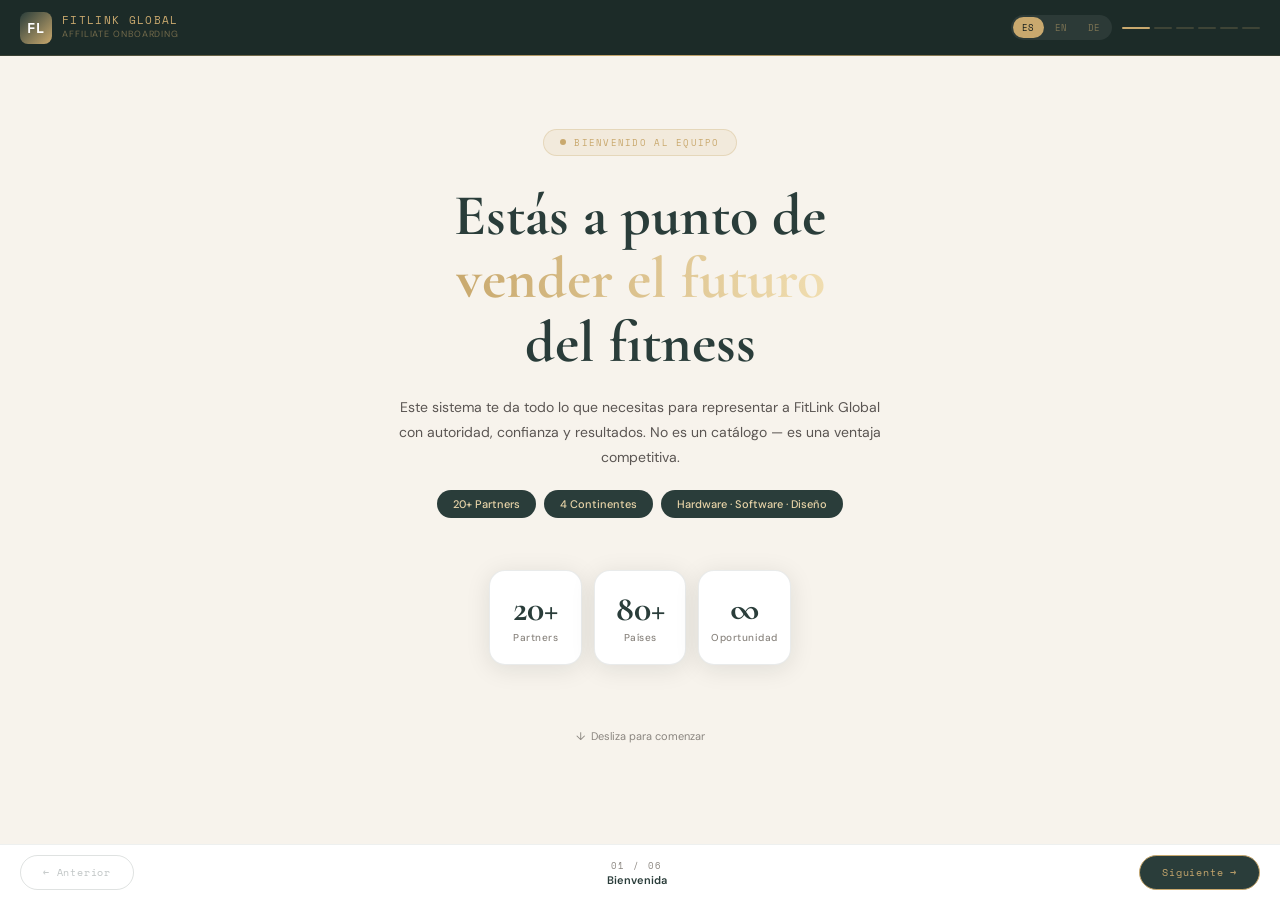
==== commit 1203d277: "Update index.html" ====
--- a/index.html
+++ b/index.html
@@ -512,20 +512,18 @@
 </div>
 
 <script>
-/* ═══════════════════════════════════════════════
-   TRANSLATIONS
-═══════════════════════════════════════════════ */
+/* TRANSLATIONS */
 const T = {
   es: {
     welcome_badge:"BIENVENIDO AL EQUIPO",
     hero_line1:"Estás a punto de", hero_line2:"vender el futuro", hero_line3:"del fitness",
-    hero_desc:"Este sistema te da todo lo que necesitas para representar a FitLink Global con autoridad, confianza y resultados. No es un catálogo — es una ventaja competitiva.",
+    hero_desc:"Este sistema te da todo lo que necesitas para representar a FitLink Global con autoridad, confianza y resultados. No es un catálogo &#8212; es una ventaja competitiva.",
     pill1:"20+ Partners", pill2:"4 Continentes", pill3:"Hardware · Software · Diseño",
     stat1:"Partners", stat2:"Países", stat3:"Oportunidad",
     scroll_hint:"Desliza para comenzar",
     story_tag:"LA HISTORIA", story_title:"No somos una distribuidora. Somos un ecosistema.",
     story_desc:"FitLink opera desde Berlín conectando los mejores productos del mundo fitness con operadores en DACH, España y Latinoamérica.",
-    quote:""El fitness no es solo industria. Es el espejo donde la sociedad refleja sus valores de salud, longevidad y bienestar."",
+    quote:"El fitness no es solo industria. Es el espejo donde la sociedad refleja sus valores de salud, longevidad y bienestar.",
     port_tag:"EL PORTFOLIO", port_title:"Cada producto, una oportunidad.",
     port_desc:"Toca cualquier partner para ver su ficha completa: productos destacados, argumentos de venta y combos recomendados.",
     port_note:"El portfolio crece constantemente. Los revendedores reciben acceso anticipado a nuevos lanzamientos.",
@@ -533,7 +531,7 @@
     strat_desc:"Cada estrategia tiene su propio playbook. Toca para expandir.",
     road_tag:"TU CAMINO", road_title:"Los primeros 60 días lo cambian todo.",
     man_tag:"EL MANIFESTO", man_t1:"No eres un vendedor.", man_t2:"Eres un", man_t3:"arquitecto", man_t4:"de negocios fitness.",
-    man_quote:""El mercado global de fitness y wellness supera los $5 billones. La ventana para posicionarse como referente ya está abierta."",
+    man_quote:"El mercado global de fitness y wellness supera los $5 billones. La ventana para posicionarse como referente ya está abierta.",
     mkt1:"Mercado Principal", mkt2:"Expansión Activa", mkt3:"Visión FitLink",
     cta_tag:"SIGUIENTE PASO", cta_ttl:"El onboarding termina. El trabajo empieza.",
     cta_dsc:"Vuelve a este sistema cuando necesites. Explora el portfolio, practica los argumentos de venta, y contáctanos con tu primer prospecto.",
@@ -550,15 +548,15 @@
       {y:"HOY",t:"Donde tú entras",b:"FitLink opera en DACH, España y Latinoamérica con una red de revendedores que multiplica el impacto. Tu éxito es nuestro éxito."},
     ],
     strats:[
-      {ico:"🔗",ttl:"La Estrategia del Combo",sub:"Hardware + Software = Retención máxima",badge:"ALTO ROI",desc:"Nunca vendas solo hardware o solo software. El combo crea dependencia positiva y aumenta el ticket promedio 2–3×.",steps:["Identifica el pain principal del cliente","Propón el hardware que resuelve el problema visible","Añade el software que lo potencia y digitaliza","Presenta el ROI combinado como una sola inversión"],ex:"Wiemspro + Harbiz + Lemin = Centro EMS llave en mano"},
+      {ico:"🔗",ttl:"La Estrategia del Combo",sub:"Hardware + Software = Retención máxima",badge:"ALTO ROI",desc:"Nunca vendas solo hardware o solo software. El combo crea dependencia positiva y aumenta el ticket promedio 2&#8211;3×.",steps:["Identifica el pain principal del cliente","Propón el hardware que resuelve el problema visible","Añade el software que lo potencia y digitaliza","Presenta el ROI combinado como una sola inversión"],ex:"Wiemspro + Harbiz + Lemin = Centro EMS llave en mano"},
       {ico:"🎯",ttl:"La Estrategia Vertical",sub:"Especialización por tipo de cliente",badge:"REFERIDOS",desc:"Domina un vertical antes de expandirte. La especialización genera referidos naturales y posicionamiento de autoridad.",steps:["Elige un vertical: fisioterapia, wellness, boutique, corporativo","Aprende el lenguaje específico del sector","Construye casos de éxito en ese vertical","Usa cada cliente como referencia para el siguiente"],ex:"Fisioterapia: BASI + CUBE Sports + SelfLoops = Solución clínica completa"},
-      {ico:"💎",ttl:"La Estrategia Premium",sub:"Vende la experiencia, no el producto",badge:"TICKET ALTO",desc:"Los mejores clientes compran visión. Presenta FitLink como asesoría estratégica, no como distribuidora.",steps:["Abre con preguntas sobre el proyecto, no el presupuesto","Diseña propuesta a medida con 3–5 productos complementarios","Incluye siempre Mironova en proyectos de apertura","Negocia paquetes, nunca productos sueltos"],ex:"Hotel 5*: Sparkfield + ICAROS + POOLBIKING + Mironova = Wellness Experience única"},
+      {ico:"💎",ttl:"La Estrategia Premium",sub:"Vende la experiencia, no el producto",badge:"TICKET ALTO",desc:"Los mejores clientes compran visión. Presenta FitLink como asesoría estratégica, no como distribuidora.",steps:["Abre con preguntas sobre el proyecto, no el presupuesto","Diseña propuesta a medida con 3&#8211;5 productos complementarios","Incluye siempre Mironova en proyectos de apertura","Negocia paquetes, nunca productos sueltos"],ex:"Hotel 5*: Sparkfield + ICAROS + POOLBIKING + Mironova = Wellness Experience única"},
       {ico:"📱",ttl:"La Estrategia SaaS First",sub:"Empieza con software, escala con hardware",badge:"LARGO PLAZO",desc:"El software entra fácil, crea relación, genera confianza. El hardware viene después.",steps:["Empieza con Harbiz o WizFit AI","Demuestra valor rápido con demo funcional","Identifica carencias del espacio físico","Propón equipamiento como upgrade natural"],ex:"Harbiz → WizFit AI → Bodytone = Relación de 3 años"},
-      {ico:"⚡",ttl:"La Estrategia de Urgencia",sub:"El mercado no espera",badge:"CIERRE RÁPIDO",desc:"Crea urgencia genuina con datos de mercado reales — no urgencia artificial.",steps:["Lleva datos: 'El mercado EMS crece X% anual en DACH'","Señala el costo de no decidir: competidores ya adoptaron","Propón un piloto de bajo riesgo","Define un deadline ligado a disponibilidad o precio"],ex:"ROOK: 'Tu competidor ya integra wearables. Cada mes sin datos es market share perdido'"},
+      {ico:"⚡",ttl:"La Estrategia de Urgencia",sub:"El mercado no espera",badge:"CIERRE RÁPIDO",desc:"Crea urgencia genuina con datos de mercado reales &#8212; no urgencia artificial.",steps:["Lleva datos: 'El mercado EMS crece X% anual en DACH'","Señala el costo de no decidir: competidores ya adoptaron","Propón un piloto de bajo riesgo","Define un deadline ligado a disponibilidad o precio"],ex:"ROOK: 'Tu competidor ya integra wearables. Cada mes sin datos es market share perdido'"},
     ],
     rm:[
-      {d:"Día 1–3",ico:"📚",t:"Inmersión de Producto",b:"Conoce el portfolio completo. Identifica tus 3 productos favoritos para comenzar."},
-      {d:"Día 4–7",ico:"🎯",t:"Elige tu Vertical",b:"Decide en qué mercado quieres especializarte primero."},
+      {d:"Día 1&#8211;3",ico:"📚",t:"Inmersión de Producto",b:"Conoce el portfolio completo. Identifica tus 3 productos favoritos para comenzar."},
+      {d:"Día 4&#8211;7",ico:"🎯",t:"Elige tu Vertical",b:"Decide en qué mercado quieres especializarte primero."},
       {d:"Semana 2",ico:"📞",t:"Primeros Contactos",b:"5 llamadas de exploración sin objetivo de venta. Solo escucha y aprende."},
       {d:"Semana 3",ico:"📋",t:"Primera Propuesta",b:"Prepara una propuesta combo para tu mejor prospecto."},
       {d:"Mes 2",ico:"🏆",t:"Primer Cierre",b:"Con el pipeline activo, el primer cierre llega. El momentum empieza aquí."},
@@ -574,13 +572,13 @@
   en: {
     welcome_badge:"WELCOME TO THE TEAM",
     hero_line1:"You're about to", hero_line2:"sell the future", hero_line3:"of fitness",
-    hero_desc:"This system gives you everything you need to represent FitLink Global with authority, confidence, and results. Not a catalogue — a competitive edge.",
+    hero_desc:"This system gives you everything you need to represent FitLink Global with authority, confidence, and results. Not a catalogue &#8212; a competitive edge.",
     pill1:"20+ Partners", pill2:"4 Continents", pill3:"Hardware · Software · Design",
     stat1:"Partners", stat2:"Countries", stat3:"Opportunity",
     scroll_hint:"Swipe to begin",
     story_tag:"THE STORY", story_title:"We're not a distributor. We're an ecosystem.",
     story_desc:"FitLink operates from Berlin connecting the world's best fitness products with operators across DACH, Spain and Latin America.",
-    quote:""Fitness is not just an industry. It's the mirror where society reflects its values of health, longevity and wellbeing."",
+    quote:"Fitness is not just an industry. It's the mirror where society reflects its values of health, longevity and wellbeing.",
     port_tag:"THE PORTFOLIO", port_title:"Every product, an opportunity.",
     port_desc:"Tap any partner to see the full profile: key products, sales arguments and recommended combos.",
     port_note:"The portfolio grows constantly. Resellers get early access to new product launches.",
@@ -588,7 +586,7 @@
     strat_desc:"Each strategy has its own playbook. Tap to expand.",
     road_tag:"YOUR PATH", road_title:"The first 60 days change everything.",
     man_tag:"THE MANIFESTO", man_t1:"You're not a salesperson.", man_t2:"You're an", man_t3:"architect", man_t4:"of fitness businesses.",
-    man_quote:""The global fitness & wellness market exceeds $5 trillion. The window to position yourself as a category leader is open right now."",
+    man_quote:"The global fitness & wellness market exceeds $5 trillion. The window to position yourself as a category leader is open right now.",
     mkt1:"Primary Market", mkt2:"Active Expansion", mkt3:"FitLink Vision",
     cta_tag:"NEXT STEP", cta_ttl:"Onboarding ends. Work begins.",
     cta_dsc:"Come back to this system whenever you need. Explore the portfolio, practice your sales arguments, and reach out when you have your first qualified prospect.",
@@ -605,15 +603,15 @@
       {y:"TODAY",t:"Where you come in",b:"FitLink operates in DACH, Spain and Latin America with a reseller network that multiplies impact. Your success is our success."},
     ],
     strats:[
-      {ico:"🔗",ttl:"The Combo Strategy",sub:"Hardware + Software = Maximum Retention",badge:"HIGH ROI",desc:"Never sell just hardware or just software. The combo creates positive dependency and increases average ticket 2–3×.",steps:["Identify the client's primary pain point","Propose the hardware that solves the visible problem","Add the software that powers and digitizes it","Present the combined ROI as a single investment"],ex:"Wiemspro + Harbiz + Lemin = Turnkey EMS Center"},
+      {ico:"🔗",ttl:"The Combo Strategy",sub:"Hardware + Software = Maximum Retention",badge:"HIGH ROI",desc:"Never sell just hardware or just software. The combo creates positive dependency and increases average ticket 2&#8211;3×.",steps:["Identify the client's primary pain point","Propose the hardware that solves the visible problem","Add the software that powers and digitizes it","Present the combined ROI as a single investment"],ex:"Wiemspro + Harbiz + Lemin = Turnkey EMS Center"},
       {ico:"🎯",ttl:"The Vertical Strategy",sub:"Specialization by client type",badge:"REFERRALS",desc:"Dominate one vertical before expanding. Specialization generates natural referrals and authority positioning.",steps:["Choose a vertical: physio, wellness, boutique, corporate","Learn the specific language of the sector","Build success cases in that vertical","Use each client as a reference for the next"],ex:"Physio: BASI + CUBE Sports + SelfLoops = Complete clinical solution"},
-      {ico:"💎",ttl:"The Premium Strategy",sub:"Sell the experience, not the product",badge:"HIGH TICKET",desc:"The best clients buy vision. Present FitLink as strategic consulting, not a distributor.",steps:["Open with questions about the project, not the budget","Design a tailored proposal with 3–5 complementary products","Always include Mironova in opening projects","Negotiate packages, never individual products"],ex:"5* Hotel: Sparkfield + ICAROS + POOLBIKING + Mironova = Unique Wellness Experience"},
+      {ico:"💎",ttl:"The Premium Strategy",sub:"Sell the experience, not the product",badge:"HIGH TICKET",desc:"The best clients buy vision. Present FitLink as strategic consulting, not a distributor.",steps:["Open with questions about the project, not the budget","Design a tailored proposal with 3&#8211;5 complementary products","Always include Mironova in opening projects","Negotiate packages, never individual products"],ex:"5* Hotel: Sparkfield + ICAROS + POOLBIKING + Mironova = Unique Wellness Experience"},
       {ico:"📱",ttl:"The SaaS First Strategy",sub:"Start with software, scale with hardware",badge:"LONG TERM",desc:"Software gets in easily, creates a relationship, builds trust. Hardware comes after.",steps:["Start with Harbiz or WizFit AI","Demonstrate value quickly with a functional demo","Identify physical space gaps during the process","Propose equipment as a natural upgrade"],ex:"Harbiz → WizFit AI → Bodytone = 3-year relationship"},
-      {ico:"⚡",ttl:"The Urgency Strategy",sub:"The market won't wait",badge:"FAST CLOSE",desc:"Create genuine urgency with real market data — not artificial pressure.",steps:["Bring data: 'The EMS market grows X% annually in DACH'","Highlight the cost of not deciding: competitors already adopted","Propose a low-risk pilot","Define a clear deadline tied to availability or price"],ex:"ROOK: 'Your competitor already integrates wearables. Every month without data is lost market share'"},
+      {ico:"⚡",ttl:"The Urgency Strategy",sub:"The market won't wait",badge:"FAST CLOSE",desc:"Create genuine urgency with real market data &#8212; not artificial pressure.",steps:["Bring data: 'The EMS market grows X% annually in DACH'","Highlight the cost of not deciding: competitors already adopted","Propose a low-risk pilot","Define a clear deadline tied to availability or price"],ex:"ROOK: 'Your competitor already integrates wearables. Every month without data is lost market share'"},
     ],
     rm:[
-      {d:"Day 1–3",ico:"📚",t:"Product Immersion",b:"Learn the complete portfolio. Identify your 3 favourite products to start with."},
-      {d:"Day 4–7",ico:"🎯",t:"Choose Your Vertical",b:"Decide which market you want to specialise in first."},
+      {d:"Day 1&#8211;3",ico:"📚",t:"Product Immersion",b:"Learn the complete portfolio. Identify your 3 favourite products to start with."},
+      {d:"Day 4&#8211;7",ico:"🎯",t:"Choose Your Vertical",b:"Decide which market you want to specialise in first."},
       {d:"Week 2",ico:"📞",t:"First Contacts",b:"5 exploratory calls with no sales objective. Just listen and learn."},
       {d:"Week 3",ico:"📋",t:"First Proposal",b:"Prepare a combo proposal for your best prospect."},
       {d:"Month 2",ico:"🏆",t:"First Close",b:"With an active pipeline, the first close arrives. Momentum starts here."},
@@ -629,13 +627,13 @@
   de: {
     welcome_badge:"WILLKOMMEN IM TEAM",
     hero_line1:"Du stehst kurz davor,", hero_line2:"die Zukunft", hero_line3:"des Fitness zu verkaufen",
-    hero_desc:"Dieses System gibt dir alles, was du brauchst, um FitLink Global mit Autorität, Vertrauen und Ergebnissen zu vertreten. Kein Katalog — ein Wettbewerbsvorteil.",
+    hero_desc:"Dieses System gibt dir alles, was du brauchst, um FitLink Global mit Autorität, Vertrauen und Ergebnissen zu vertreten. Kein Katalog &#8212; ein Wettbewerbsvorteil.",
     pill1:"20+ Partner", pill2:"4 Kontinente", pill3:"Hardware · Software · Design",
     stat1:"Partner", stat2:"Länder", stat3:"Chance",
     scroll_hint:"Wischen zum Starten",
     story_tag:"DIE GESCHICHTE", story_title:"Wir sind kein Distributor. Wir sind ein Ökosystem.",
     story_desc:"FitLink operiert von Berlin aus und verbindet die besten Fitnessprodukte der Welt mit Betreibern in DACH, Spanien und Lateinamerika.",
-    quote:""Fitness ist nicht nur eine Industrie. Es ist der Spiegel, in dem die Gesellschaft ihre Werte von Gesundheit, Langlebigkeit und Wohlbefinden widerspiegelt."",
+    quote:"Fitness ist nicht nur eine Industrie. Es ist der Spiegel, in dem die Gesellschaft ihre Werte von Gesundheit, Langlebigkeit und Wohlbefinden widerspiegelt.",
     port_tag:"DAS PORTFOLIO", port_title:"Jedes Produkt, eine Chance.",
     port_desc:"Tippe auf einen Partner für das vollständige Profil: Schlüsselprodukte, Verkaufsargumente und empfohlene Kombinationen.",
     port_note:"Das Portfolio wächst ständig. Wiederverkäufer erhalten frühzeitigen Zugang zu neuen Produkten.",
@@ -643,7 +641,7 @@
     strat_desc:"Jede Strategie hat ihr eigenes Playbook. Antippen zum Erweitern.",
     road_tag:"DEIN WEG", road_title:"Die ersten 60 Tage verändern alles.",
     man_tag:"DAS MANIFEST", man_t1:"Du bist kein Verkäufer.", man_t2:"Du bist ein", man_t3:"Architekt", man_t4:"von Fitnessunternehmen.",
-    man_quote:""Der globale Fitness- und Wellnessmarkt überschreitet 5 Billionen Dollar. Das Fenster zur Positionierung als Marktführer steht jetzt offen."",
+    man_quote:"Der globale Fitness- und Wellnessmarkt überschreitet 5 Billionen Dollar. Das Fenster zur Positionierung als Marktführer steht jetzt offen.",
     mkt1:"Hauptmarkt", mkt2:"Aktive Expansion", mkt3:"FitLink Vision",
     cta_tag:"NÄCHSTER SCHRITT", cta_ttl:"Onboarding endet. Arbeit beginnt.",
     cta_dsc:"Komme wann immer nötig zurück. Erkunde das Portfolio, übe deine Verkaufsargumente und kontaktiere uns bei deinem ersten qualifizierten Lead.",
@@ -660,15 +658,15 @@
       {y:"HEUTE",t:"Wo du einsteigst",b:"FitLink operiert in DACH, Spanien und Lateinamerika mit einem Händlernetz das die Wirkung multipliziert. Dein Erfolg ist unser Erfolg."},
     ],
     strats:[
-      {ico:"🔗",ttl:"Die Kombinations-Strategie",sub:"Hardware + Software = Maximale Bindung",badge:"HOHER ROI",desc:"Verkaufe nie nur Hardware oder nur Software. Die Kombination schafft positive Abhängigkeit und erhöht das Durchschnittsticket um das 2–3-Fache.",steps:["Identifiziere den Hauptschmerzpunkt des Kunden","Schlage die Hardware vor, die das sichtbare Problem löst","Füge die Software hinzu, die es potenziert","Präsentiere den kombinierten ROI als eine einzige Investition"],ex:"Wiemspro + Harbiz + Lemin = Schlüsselfertiges EMS-Center"},
+      {ico:"🔗",ttl:"Die Kombinations-Strategie",sub:"Hardware + Software = Maximale Bindung",badge:"HOHER ROI",desc:"Verkaufe nie nur Hardware oder nur Software. Die Kombination schafft positive Abhängigkeit und erhöht das Durchschnittsticket um das 2&#8211;3-Fache.",steps:["Identifiziere den Hauptschmerzpunkt des Kunden","Schlage die Hardware vor, die das sichtbare Problem löst","Füge die Software hinzu, die es potenziert","Präsentiere den kombinierten ROI als eine einzige Investition"],ex:"Wiemspro + Harbiz + Lemin = Schlüsselfertiges EMS-Center"},
       {ico:"🎯",ttl:"Die Vertikal-Strategie",sub:"Spezialisierung nach Kundentyp",badge:"EMPFEHLUNGEN",desc:"Beherrsche eine Nische, bevor du expandierst. Spezialisierung erzeugt natürliche Weiterempfehlungen.",steps:["Wähle eine Nische: Physio, Wellness, Boutique, Corporate","Lerne die spezifische Sprache der Branche","Baue Erfolgsbeispiele in dieser Nische auf","Nutze jeden Kunden als Referenz für den nächsten"],ex:"Physiotherapie: BASI + CUBE Sports + SelfLoops = Vollständige Kliniiklösung"},
-      {ico:"💎",ttl:"Die Premium-Strategie",sub:"Verkaufe das Erlebnis, nicht das Produkt",badge:"HOHES TICKET",desc:"Die besten Kunden kaufen eine Vision. Präsentiere FitLink als strategische Beratung.",steps:["Öffne mit Fragen zum Projekt, nicht zum Budget","Entwirf ein maßgeschneidertes Angebot mit 3–5 Produkten","Inkludiere immer Mironova bei Eröffnungsprojekten","Verhandle Pakete, niemals Einzelprodukte"],ex:"5*-Hotel: Sparkfield + ICAROS + POOLBIKING + Mironova = Einzigartiges Wellness-Erlebnis"},
+      {ico:"💎",ttl:"Die Premium-Strategie",sub:"Verkaufe das Erlebnis, nicht das Produkt",badge:"HOHES TICKET",desc:"Die besten Kunden kaufen eine Vision. Präsentiere FitLink als strategische Beratung.",steps:["Öffne mit Fragen zum Projekt, nicht zum Budget","Entwirf ein maßgeschneidertes Angebot mit 3&#8211;5 Produkten","Inkludiere immer Mironova bei Eröffnungsprojekten","Verhandle Pakete, niemals Einzelprodukte"],ex:"5*-Hotel: Sparkfield + ICAROS + POOLBIKING + Mironova = Einzigartiges Wellness-Erlebnis"},
       {ico:"📱",ttl:"Die SaaS-First-Strategie",sub:"Beginne mit Software, skaliere mit Hardware",badge:"LANGFRISTIG",desc:"Software kommt leicht rein, baut Beziehungen, schafft Vertrauen. Hardware folgt danach.",steps:["Beginne mit Harbiz oder WizFit AI","Zeige schnell Wert mit einer Demo","Identifiziere Lücken im physischen Bereich","Schlage Equipment als natürliches Upgrade vor"],ex:"Harbiz → WizFit AI → Bodytone = 3-Jahres-Beziehung"},
-      {ico:"⚡",ttl:"Die Dringlichkeits-Strategie",sub:"Der Markt wartet nicht",badge:"SCHNELLER ABSCHLUSS",desc:"Schaffe echte Dringlichkeit mit realen Marktdaten — kein künstlicher Druck.",steps:["Bring Daten: 'Der EMS-Markt wächst jährlich X% in DACH'","Zeige die Kosten des Nicht-Entscheidens auf","Schlage einen risikoarmen Piloten vor","Definiere eine klare Deadline"],ex:"ROOK: 'Dein Konkurrent integriert bereits Wearables. Jeder Monat ohne Daten ist verlorener Marktanteil'"},
+      {ico:"⚡",ttl:"Die Dringlichkeits-Strategie",sub:"Der Markt wartet nicht",badge:"SCHNELLER ABSCHLUSS",desc:"Schaffe echte Dringlichkeit mit realen Marktdaten &#8212; kein künstlicher Druck.",steps:["Bring Daten: 'Der EMS-Markt wächst jährlich X% in DACH'","Zeige die Kosten des Nicht-Entscheidens auf","Schlage einen risikoarmen Piloten vor","Definiere eine klare Deadline"],ex:"ROOK: 'Dein Konkurrent integriert bereits Wearables. Jeder Monat ohne Daten ist verlorener Marktanteil'"},
     ],
     rm:[
-      {d:"Tag 1–3",ico:"📚",t:"Produkt-Immersion",b:"Lerne das komplette Portfolio. Identifiziere deine 3 Lieblingsprodukte zum Starten."},
-      {d:"Tag 4–7",ico:"🎯",t:"Wähle deine Nische",b:"Entscheide, in welchem Markt du dich zuerst spezialisieren möchtest."},
+      {d:"Tag 1&#8211;3",ico:"📚",t:"Produkt-Immersion",b:"Lerne das komplette Portfolio. Identifiziere deine 3 Lieblingsprodukte zum Starten."},
+      {d:"Tag 4&#8211;7",ico:"🎯",t:"Wähle deine Nische",b:"Entscheide, in welchem Markt du dich zuerst spezialisieren möchtest."},
       {d:"Woche 2",ico:"📞",t:"Erste Kontakte",b:"5 Erkundungsanrufe ohne Verkaufsziel. Nur zuhören und lernen."},
       {d:"Woche 3",ico:"📋",t:"Erster Vorschlag",b:"Bereite ein Kombiangebot für deinen besten Interessenten vor."},
       {d:"Monat 2",ico:"🏆",t:"Erster Abschluss",b:"Mit aktivem Pipeline kommt der erste Abschluss. Der Schwung beginnt hier."},
@@ -683,9 +681,9 @@
   }
 };
 
-/* ═══════════════════════════════════════════════
+/* -----------------------------------------------
    PARTNER DATA (full, with products & objections)
-═══════════════════════════════════════════════ */
+----------------------------------------------- */
 const PARTNERS = {
   hardware:[
     {
@@ -707,7 +705,7 @@
         {ico:"📱",name:"Trackbar App",desc:"Dashboard en tiempo real para miembros y operadores."},
         {ico:"📈",name:"Trackbar Analytics",desc:"Informes avanzados de uso, rendimiento y retención."},
       ],
-      objEs:[{q:"'Ya tenemos nuestro sistema de gestión'",a:"Trackbar no reemplaza tu gestión — se integra con ella y añade la capa de datos de uso de máquinas que ningún otro sistema tiene."}],
+      objEs:[{q:"'Ya tenemos nuestro sistema de gestión'",a:"Trackbar no reemplaza tu gestión &#8212; se integra con ella y añade la capa de datos de uso de máquinas que ningún otro sistema tiene."}],
       comboEs:"Trackbar + SelfLoops + Harbiz = El gimnasio más orientado a datos de tu ciudad",
     },
     {
@@ -728,7 +726,7 @@
         {ico:"🎯",name:"Mindzmove Motion",desc:"Sistema de movimiento guiado con retroalimentación emocional en tiempo real."},
         {ico:"🌿",name:"Mindzmove Breathe",desc:"Protocolo de respiración y movimiento para reducción del estrés."},
       ],
-      objEs:[{q:"'Nuestros clientes vienen a entrenar, no a meditar'",a:"Mindzmove no es meditación — es una capa de bienestar que hace el entrenamiento más efectivo y reduce el abandono un 30%."}],
+      objEs:[{q:"'Nuestros clientes vienen a entrenar, no a meditar'",a:"Mindzmove no es meditación &#8212; es una capa de bienestar que hace el entrenamiento más efectivo y reduce el abandono un 30%."}],
       comboEs:"Mindzmove + Sparkfield + Harbiz = Centro de bienestar mental-físico completo",
     },
     {
@@ -742,31 +740,31 @@
       idealEs:["Estudios Pilates","Clínicas fisioterapia","Centros médicos premium"],
       idealEn:["Pilates studios","Physiotherapy clinics","Premium medical centers"],
       idealDe:["Pilates-Studios","Physiotherapiekliniken","Premium-Medizinzentren"],
-      pitchEs:"BASI es la marca que los instructores certificados exigen. Vender BASI es vender prestigio — el cliente ya lo conoce y lo quiere.",
-      pitchEn:"BASI is the brand certified instructors demand. Selling BASI means selling prestige — clients already know and want it.",
+      pitchEs:"BASI es la marca que los instructores certificados exigen. Vender BASI es vender prestigio &#8212; el cliente ya lo conoce y lo quiere.",
+      pitchEn:"BASI is the brand certified instructors demand. Selling BASI means selling prestige &#8212; clients already know and want it.",
       pitchDe:"BASI ist die Marke, die zertifizierte Instruktoren verlangen. BASI zu verkaufen bedeutet Prestige zu verkaufen.",
       products:[
         {ico:"🔧",name:"BASI Reformer",desc:"El reformer más reconocido a nivel mundial. Múltiples configuraciones."},
         {ico:"🏛️",name:"BASI F2 System",desc:"Sistema de entrenamiento funcional integrado con filosofía Pilates."},
         {ico:"🪑",name:"BASI Cadillac",desc:"Equipo de rehabilitación y entrenamiento avanzado. Estándar en clínicas de alto nivel."},
-        {ico:"📚",name:"BASI Education",desc:"Programa de certificación internacional — añade valor y genera fidelidad."},
-      ],
-      objEs:[{q:"'Es demasiado caro para mis clientes'",a:"El cliente de BASI no busca precio — busca calidad certificada. Si tu cliente habla de precio, aún no es el cliente de BASI."}],
+        {ico:"📚",name:"BASI Education",desc:"Programa de certificación internacional &#8212; añade valor y genera fidelidad."},
+      ],
+      objEs:[{q:"'Es demasiado caro para mis clientes'",a:"El cliente de BASI no busca precio &#8212; busca calidad certificada. Si tu cliente habla de precio, aún no es el cliente de BASI."}],
       comboEs:"BASI + Mironova + Harbiz = Estudio Pilates premium llave en mano",
     },
     {
       id:"wiemspro", emoji:"⚡", tag:"EMS Technology",
-      name:"Wiemspro", tagline:"Elite EMS — results in 20 minutes",
-      taglineEs:"EMS de élite — resultados en 20 minutos",
-      taglineDe:"Elite-EMS — Ergebnisse in 20 Minuten",
+      name:"Wiemspro", tagline:"Elite EMS &#8212; results in 20 minutes",
+      taglineEs:"EMS de élite &#8212; resultados en 20 minutos",
+      taglineDe:"Elite-EMS &#8212; Ergebnisse in 20 Minuten",
       descEs:"Sistemas EMS profesionales inalámbricos presentes en 77 países con certificación FDA y CE. El modelo de negocio de menor espacio y mayor facturación por m² del sector.",
       descEn:"Professional wireless EMS systems present in 77 countries with FDA and CE certification. The fitness business model with the lowest space and highest revenue per m².",
       descDe:"Professionelle kabellose EMS-Systeme in 77 Ländern mit FDA- und CE-Zertifizierung.",
       idealEs:["Boutique fitness EMS","Franquicias","Personal trainers premium"],
       idealEn:["EMS boutique studios","Franchises","Premium personal trainers"],
       idealDe:["EMS-Boutique-Studios","Franchises","Premium-Personal-Trainer"],
-      pitchEs:"20 minutos equivalen a 2 horas de entrenamiento. El modelo EMS tiene el ROI por m² más alto del sector — y Wiemspro domina el mercado.",
-      pitchEn:"20 minutes equals 2 hours of training. The EMS model has the highest ROI per m² in the sector — and Wiemspro leads the market.",
+      pitchEs:"20 minutos equivalen a 2 horas de entrenamiento. El modelo EMS tiene el ROI por m² más alto del sector &#8212; y Wiemspro domina el mercado.",
+      pitchEn:"20 minutes equals 2 hours of training. The EMS model has the highest ROI per m² in the sector &#8212; and Wiemspro leads the market.",
       pitchDe:"20 Minuten entsprechen 2 Stunden Training. Das EMS-Modell hat den höchsten ROI pro m² der Branche.",
       products:[
         {ico:"🦺",name:"Wiemspro Suit Pro",desc:"Traje EMS inalámbrico de nueva generación. Máxima libertad de movimiento."},
@@ -794,14 +792,14 @@
         {ico:"🚲",name:"O'live Bike Pro",desc:"Bicicleta de alto rendimiento con transmisión magnética silenciosa."},
         {ico:"📺",name:"O'live Connect",desc:"Pantalla integrada con clases en vivo y métricas en tiempo real."},
       ],
-      objEs:[{q:"'Hay bicicletas más baratas en el mercado'",a:"Las bicicletas más baratas duran 3 años. O'live dura 10. El costo por año de vida útil es menor — y la experiencia del cliente es incomparable."}],
+      objEs:[{q:"'Hay bicicletas más baratas en el mercado'",a:"Las bicicletas más baratas duran 3 años. O'live dura 10. El costo por año de vida útil es menor &#8212; y la experiencia del cliente es incomparable."}],
       comboEs:"O'live + SelfLoops + Mironova = Sala de cycling que compite con Peloton",
     },
     {
       id:"cube", emoji:"🎯", tag:"Functional Training",
-      name:"CUBE Sports", tagline:"Modular functional training — German engineering",
-      taglineEs:"Entrenamiento funcional modular — ingeniería alemana",
-      taglineDe:"Modulares funktionales Training — Deutsche Ingenieurskunst",
+      name:"CUBE Sports", tagline:"Modular functional training &#8212; German engineering",
+      taglineEs:"Entrenamiento funcional modular &#8212; ingeniería alemana",
+      taglineDe:"Modulares funktionales Training &#8212; Deutsche Ingenieurskunst",
       descEs:"Sistemas de entrenamiento funcional modulares y versátiles fabricados en Alemania. Adaptables a múltiples espacios, desde fisioterapia hasta entrenamiento funcional avanzado.",
       descEn:"Modular and versatile functional training systems made in Germany. Adaptable to multiple spaces, from physiotherapy to advanced functional training.",
       descDe:"Modulare und vielseitige Funktionstrainings-Systeme aus Deutschland.",
@@ -821,30 +819,30 @@
     },
     {
       id:"onnafit", emoji:"💪", tag:"EMS Aesthetics",
-      name:"Onnafit", tagline:"EMS body contouring — beauty meets fitness",
-      taglineEs:"EMS body contouring — belleza y fitness juntos",
-      taglineDe:"EMS Body Contouring — Schönheit trifft Fitness",
+      name:"Onnafit", tagline:"EMS body contouring &#8212; beauty meets fitness",
+      taglineEs:"EMS body contouring &#8212; belleza y fitness juntos",
+      taglineDe:"EMS Body Contouring &#8212; Schönheit trifft Fitness",
       descEs:"Sistema EMS especializado en estética corporal y contouring. Permite a salones de belleza y centros estéticos ofrecer servicios de alto valor con tecnología EMS.",
       descEn:"EMS system specialised in body aesthetics and contouring. Allows beauty salons and aesthetic centers to offer high-value services with EMS technology.",
       descDe:"EMS-System spezialisiert auf Körperästhetik und Konturierung.",
       idealEs:["Centros estéticos","Spas","Salones de belleza premium"],
       idealEn:["Aesthetic centers","Spas","Premium beauty salons"],
       idealDe:["Ästhetikzentren","Spas","Premium-Schönheitssalons"],
-      pitchEs:"Onnafit abre el mercado estético al EMS — un mercado completamente diferente al fitness tradicional con ticket promedio mucho más alto.",
-      pitchEn:"Onnafit opens the aesthetic market to EMS — a completely different market from traditional fitness with a much higher average ticket.",
+      pitchEs:"Onnafit abre el mercado estético al EMS &#8212; un mercado completamente diferente al fitness tradicional con ticket promedio mucho más alto.",
+      pitchEn:"Onnafit opens the aesthetic market to EMS &#8212; a completely different market from traditional fitness with a much higher average ticket.",
       pitchDe:"Onnafit öffnet den ästhetischen Markt für EMS.",
       products:[
         {ico:"✨",name:"Onnafit Body Suit",desc:"Traje EMS optimizado para protocolos de body contouring."},
         {ico:"📋",name:"Onnafit Protocol",desc:"Protocolos de tratamiento certificados para diferentes objetivos estéticos."},
       ],
-      objEs:[{q:"'Mis clientas no quieren entrenar, quieren tratamientos estéticos'",a:"Exactamente — Onnafit es un tratamiento estético, no una clase de fitness. No tienen que 'entrenar', solo relajarse y dejar que la tecnología trabaje."}],
+      objEs:[{q:"'Mis clientas no quieren entrenar, quieren tratamientos estéticos'",a:"Exactamente &#8212; Onnafit es un tratamiento estético, no una clase de fitness. No tienen que 'entrenar', solo relajarse y dejar que la tecnología trabaje."}],
       comboEs:"Onnafit + Sparkfield (sauna infrarrojo) + Harbiz = Centro de estética de alta gama",
     },
     {
       id:"poolbiking", emoji:"🏊", tag:"Aquatic Fitness",
-      name:"POOLBIKING", tagline:"Aquatic cycling — joint-friendly high intensity",
-      taglineEs:"Ciclismo acuático — alta intensidad sin impacto",
-      taglineDe:"Aqua-Cycling — gelenkschonende Hochintensität",
+      name:"POOLBIKING", tagline:"Aquatic cycling &#8212; joint-friendly high intensity",
+      taglineEs:"Ciclismo acuático &#8212; alta intensidad sin impacto",
+      taglineDe:"Aqua-Cycling &#8212; gelenkschonende Hochintensität",
       descEs:"Bicicletas especializadas para entrenamiento en piscina. Máxima intensidad cardiovascular con mínimo impacto articular. Nicho de alto crecimiento con muy poca competencia.",
       descEn:"Specialised bikes for pool training. Maximum cardiovascular intensity with minimal joint impact. High-growth niche with very little competition.",
       descDe:"Spezialisierte Fahrräder für das Training im Pool. Maximale kardiovaskuläre Intensität mit minimalem Gelenkstress.",
@@ -858,7 +856,7 @@
         {ico:"🚲",name:"POOLBIKING Aquabike",desc:"Bicicleta acuática de acero inoxidable. Resistencia al cloro certificada."},
         {ico:"🎵",name:"POOLBIKING Connect",desc:"Sistema de audio subacuático para clases grupales inmersivas."},
       ],
-      objEs:[{q:"'Tenemos piscina pero nunca hemos ofrecido clases de este tipo'",a:"Ese es exactamente el punto. POOLBIKING no necesita instructores especializados — los protocolos vienen incluidos. El espacio ya lo tienes."}],
+      objEs:[{q:"'Tenemos piscina pero nunca hemos ofrecido clases de este tipo'",a:"Ese es exactamente el punto. POOLBIKING no necesita instructores especializados &#8212; los protocolos vienen incluidos. El espacio ya lo tienes."}],
       comboEs:"POOLBIKING + Sparkfield + Mironova = Experiencia wellness acuática única",
     },
     {
@@ -880,14 +878,14 @@
         {ico:"🎮",name:"ICAROS Games",desc:"Biblioteca de experiencias y juegos terapéuticos y recreativos."},
         {ico:"🏥",name:"ICAROS Medical",desc:"Versión certificada para rehabilitación neurológica y motora."},
       ],
-      objEs:[{q:"'La realidad virtual es una moda'",a:"Los hospitales y centros de rehabilitación llevan 10 años usando VR con resultados clínicos probados. ICAROS Medical está certificado — no es entretenimiento, es terapia."}],
+      objEs:[{q:"'La realidad virtual es una moda'",a:"Los hospitales y centros de rehabilitación llevan 10 años usando VR con resultados clínicos probados. ICAROS Medical está certificado &#8212; no es entretenimiento, es terapia."}],
       comboEs:"ICAROS + Trackbar + Harbiz = Experiencia de entrenamiento sin igual",
     },
     {
       id:"sparkfield", emoji:"🔥", tag:"Adaptive Strength",
-      name:"Sparkfield", tagline:"Guided adaptive strength — space-saving",
-      taglineEs:"Fuerza adaptativa guiada — compacto y preciso",
-      taglineDe:"Geführte adaptive Kraft — platzsparend und präzise",
+      name:"Sparkfield", tagline:"Guided adaptive strength &#8212; space-saving",
+      taglineEs:"Fuerza adaptativa guiada &#8212; compacto y preciso",
+      taglineDe:"Geführte adaptive Kraft &#8212; platzsparend und präzise",
       descEs:"Sistema de fuerza adaptativa guiada con control de carga por software. Compacto, preciso y con datos de rendimiento en tiempo real. Pensado para espacios reducidos de alto valor.",
       descEn:"Guided adaptive strength system with software-controlled load. Compact, precise and with real-time performance data. Designed for high-value compact spaces.",
       descDe:"Geführtes adaptives Kraftsystem mit softwaregesteuerter Last. Kompakt, präzise und mit Echtzeit-Leistungsdaten.",
@@ -901,14 +899,14 @@
         {ico:"🏋️",name:"Sparkfield Pro",desc:"Máquina de fuerza con resistencia electromagnética adaptativa."},
         {ico:"📊",name:"Sparkfield Connect",desc:"Software de seguimiento de fuerza, progresión y recuperación."},
       ],
-      objEs:[{q:"'Ya tenemos maquinaria de fuerza'",a:"Sparkfield no reemplaza tu sala de pesas — es el equipo premium de recuperación y fuerza guiada que va en el área VIP o el wellness floor que hoy no tienes."}],
+      objEs:[{q:"'Ya tenemos maquinaria de fuerza'",a:"Sparkfield no reemplaza tu sala de pesas &#8212; es el equipo premium de recuperación y fuerza guiada que va en el área VIP o el wellness floor que hoy no tienes."}],
       comboEs:"Sparkfield + Mindzmove + Harbiz = Wellness floor premium de alto ticket",
     },
     {
       id:"bodytone", emoji:"🏆", tag:"Full Gym Equipment",
-      name:"Bodytone", tagline:"Professional gym equipment — 25 years · 80+ countries",
-      taglineEs:"Equipamiento profesional — 25 años · 80+ países",
-      taglineDe:"Professionelles Gym-Equipment — 25 Jahre · 80+ Länder",
+      name:"Bodytone", tagline:"Professional gym equipment &#8212; 25 years · 80+ countries",
+      taglineEs:"Equipamiento profesional &#8212; 25 años · 80+ países",
+      taglineDe:"Professionelles Gym-Equipment &#8212; 25 Jahre · 80+ Länder",
       descEs:"Fabricante español con 25 años de experiencia, presente en más de 80 países. Línea completa de cardiovascular, musculación y ciclismo indoor con fabricación industrial propia y servicio llave en mano.",
       descEn:"Spanish manufacturer with 25 years of experience, present in more than 80 countries. Complete cardio, strength and indoor cycling line with its own industrial production and turnkey service.",
       descDe:"Spanischer Hersteller mit 25 Jahren Erfahrung, präsent in mehr als 80 Ländern. Komplette Kardio-, Kraft- und Indoor-Cycling-Linie.",
@@ -966,8 +964,8 @@
       idealEs:["Personal trainers","Fisioterapeutas","Estudios boutique","Pequeños y medianos gimnasios"],
       idealEn:["Personal trainers","Physiotherapists","Boutique studios","Small & medium gyms"],
       idealDe:["Personal Trainer","Physiotherapeuten","Boutique-Studios","Kleine und mittlere Fitnessstudios"],
-      pitchEs:"Cada negocio fitness sin sistema eficiente pierde dinero cada día — en tiempo, en cobros perdidos, en clientes que no regresan. Harbiz lo resuelve en 48 horas.",
-      pitchEn:"Every fitness business without an efficient system loses money every day — in time, missed payments, clients who don't return. Harbiz solves it in 48 hours.",
+      pitchEs:"Cada negocio fitness sin sistema eficiente pierde dinero cada día &#8212; en tiempo, en cobros perdidos, en clientes que no regresan. Harbiz lo resuelve en 48 horas.",
+      pitchEn:"Every fitness business without an efficient system loses money every day &#8212; in time, missed payments, clients who don't return. Harbiz solves it in 48 hours.",
       pitchDe:"Jedes Fitnessunternehmen ohne effizientes System verliert täglich Geld.",
       products:[
         {ico:"📅",name:"Harbiz Booking",desc:"Sistema de reservas y gestión de calendario para clases y sesiones individuales."},
@@ -975,7 +973,7 @@
         {ico:"📋",name:"Harbiz Training",desc:"Creación y envío de planes de entrenamiento personalizados."},
         {ico:"📲",name:"Harbiz App",desc:"App blanca con el branding del negocio para los clientes finales."},
       ],
-      objEs:[{q:"'Ya usamos WhatsApp y Excel, nos funciona'",a:"Perfecto — eso significa que ya tienes la base. Harbiz hace lo mismo pero automatizado, cobrandote antes de que se olviden y con métricas reales de tu negocio."}],
+      objEs:[{q:"'Ya usamos WhatsApp y Excel, nos funciona'",a:"Perfecto &#8212; eso significa que ya tienes la base. Harbiz hace lo mismo pero automatizado, cobrandote antes de que se olviden y con métricas reales de tu negocio."}],
       comboEs:"Harbiz + WizFit AI + ROOK = La plataforma de gestión más avanzada del sector",
     },
     {
@@ -996,7 +994,7 @@
         {ico:"🧬",name:"WizFit AI Engine",desc:"Motor de IA que genera planes de entrenamiento adaptativos basados en datos del usuario."},
         {ico:"📊",name:"WizFit Dashboard",desc:"Panel del entrenador con vista de todos los clientes y alertas proactivas."},
       ],
-      objEs:[{q:"'Mis clientes prefieren el trato personal, no la IA'",a:"WizFit no reemplaza al entrenador — lo potencia. El entrenador sigue siendo el héroe; la IA gestiona el 80% del trabajo administrativo para que pueda enfocarse en el 20% que importa."}],
+      objEs:[{q:"'Mis clientes prefieren el trato personal, no la IA'",a:"WizFit no reemplaza al entrenador &#8212; lo potencia. El entrenador sigue siendo el héroe; la IA gestiona el 80% del trabajo administrativo para que pueda enfocarse en el 20% que importa."}],
       comboEs:"WizFit AI + Harbiz + ROOK = El stack tecnológico del PT del futuro",
     },
     {
@@ -1010,8 +1008,8 @@
       idealEs:["Estudios de group fitness","CrossFit boxes","Centros con clases colectivas"],
       idealEn:["Group fitness studios","CrossFit boxes","Centers with group classes"],
       idealDe:["Group-Fitness-Studios","CrossFit-Boxen","Zentren mit Gruppenklassen"],
-      pitchEs:"Los estudios con SelfLoops retienen un 35% más de miembros. La gamificación no es un gimmick — es retención.",
-      pitchEn:"Studios with SelfLoops retain 35% more members. Gamification isn't a gimmick — it's retention.",
+      pitchEs:"Los estudios con SelfLoops retienen un 35% más de miembros. La gamificación no es un gimmick &#8212; es retención.",
+      pitchEn:"Studios with SelfLoops retain 35% more members. Gamification isn't a gimmick &#8212; it's retention.",
       pitchDe:"Studios mit SelfLoops behalten 35% mehr Mitglieder.",
       products:[
         {ico:"📺",name:"SelfLoops Live",desc:"Pantalla en sala con métricas en tiempo real de todos los participantes."},
@@ -1040,14 +1038,14 @@
         {ico:"🎨",name:"UX/UI Design",desc:"Diseño de experiencia de usuario especializado en health y wellness."},
         {ico:"🌐",name:"Web & Platform",desc:"Plataformas web para venta, comunidad y gestión de contenidos."},
       ],
-      objEs:[{q:"'Ya tenemos un equipo tech interno'",a:"Amalgama trabaja con equipos internos — no los reemplaza. Aporta la especialización en el sector que un equipo generalista no tiene."}],
+      objEs:[{q:"'Ya tenemos un equipo tech interno'",a:"Amalgama trabaja con equipos internos &#8212; no los reemplaza. Aporta la especialización en el sector que un equipo generalista no tiene."}],
       comboEs:"Amalgama + Harbiz + ROOK = Stack tecnológico completo para una cadena fitness",
     },
     {
       id:"shark", emoji:"🦈", tag:"SEO & Digital Marketing",
-      name:"Shark Digital", tagline:"Fitness & wellness SEO/SEA — Vienna, 15 years",
-      taglineEs:"SEO/SEA especializado en fitness — Viena, 15 años",
-      taglineDe:"Fitness & Wellness SEO/SEA — Wien, 15 Jahre",
+      name:"Shark Digital", tagline:"Fitness & wellness SEO/SEA &#8212; Vienna, 15 years",
+      taglineEs:"SEO/SEA especializado en fitness &#8212; Viena, 15 años",
+      taglineDe:"Fitness & Wellness SEO/SEA &#8212; Wien, 15 Jahre",
       descEs:"Agencia de marketing digital con 15 años de experiencia en Viena, especializada en el sector fitness y wellness. SEO, SEM, redes sociales y captación de leads para operadores fitness.",
       descEn:"Digital marketing agency with 15 years of experience in Vienna, specialised in the fitness and wellness sector. SEO, SEM, social media and lead generation for fitness operators.",
       descDe:"Digitale Marketingagentur mit 15 Jahren Erfahrung in Wien, spezialisiert auf Fitness und Wellness.",
@@ -1062,7 +1060,7 @@
         {ico:"📣",name:"Shark Paid Media",desc:"Gestión de Google Ads y Meta Ads con CPL optimizado para fitness."},
         {ico:"📊",name:"Shark Analytics",desc:"Reporting mensual de KPIs de negocio vinculados al marketing."},
       ],
-      objEs:[{q:"'Ya tenemos agencia de marketing'",a:"Pregunta cuántos de sus clientes son gimnasios. Shark tiene 15 años de clientes solo en fitness — la diferencia en resultados es medible en semanas."}],
+      objEs:[{q:"'Ya tenemos agencia de marketing'",a:"Pregunta cuántos de sus clientes son gimnasios. Shark tiene 15 años de clientes solo en fitness &#8212; la diferencia en resultados es medible en semanas."}],
       comboEs:"Shark Digital + Harbiz + Amalgama = Motor de captación y retención digital completo",
     },
     {
@@ -1091,11 +1089,11 @@
   services:[
     {
       id:"mironova", emoji:"🏛️", tag:"Interior Design",
-      name:"Mironova Interior Design", tagline:"Fitness & wellness interiors — Berlin since 2014",
-      taglineEs:"Interiores fitness y wellness — Berlín desde 2014",
-      taglineDe:"Fitness & Wellness-Innenarchitektur — Berlin seit 2014",
-      descEs:"Estudio de diseño de interiores con sede en Berlín especializado en espacios fitness, wellness y hospitalidad desde 2014. Concepto a construcción — transforma espacios en experiencias que venden.",
-      descEn:"Berlin-based interior design studio specialised in fitness, wellness and hospitality spaces since 2014. Concept to construction — transforms spaces into experiences that sell.",
+      name:"Mironova Interior Design", tagline:"Fitness & wellness interiors &#8212; Berlin since 2014",
+      taglineEs:"Interiores fitness y wellness &#8212; Berlín desde 2014",
+      taglineDe:"Fitness & Wellness-Innenarchitektur &#8212; Berlin seit 2014",
+      descEs:"Estudio de diseño de interiores con sede en Berlín especializado en espacios fitness, wellness y hospitalidad desde 2014. Concepto a construcción &#8212; transforma espacios en experiencias que venden.",
+      descEn:"Berlin-based interior design studio specialised in fitness, wellness and hospitality spaces since 2014. Concept to construction &#8212; transforms spaces into experiences that sell.",
       descDe:"Berliner Innenarchitekturstudio spezialisiert auf Fitness-, Wellness- und Hospitality-Räume seit 2014.",
       idealEs:["Nuevas aperturas premium","Renovaciones de alto nivel","Hoteles wellness","Desarrolladores inmobiliarios"],
       idealEn:["Premium new openings","High-level renovations","Wellness hotels","Property developers"],
@@ -1109,7 +1107,7 @@
         {ico:"🏗️",name:"Full Execution",desc:"Gestión completa del proyecto desde concepto hasta llaves en mano."},
         {ico:"🎨",name:"Brand Integration",desc:"Integración del branding y la identidad visual en el espacio físico."},
       ],
-      objEs:[{q:"'Ya tenemos arquitecto'",a:"Mironova no es un arquitecto generalista — es un especialista que ha diseñado más de 80 espacios fitness en Europa. La diferencia es que entiende el negocio, no solo el diseño."}],
+      objEs:[{q:"'Ya tenemos arquitecto'",a:"Mironova no es un arquitecto generalista &#8212; es un especialista que ha diseñado más de 80 espacios fitness en Europa. La diferencia es que entiende el negocio, no solo el diseño."}],
       comboEs:"Mironova + Bodytone + Harbiz = Apertura de gimnasio premium de A a Z",
     },
     {
@@ -1123,9 +1121,9 @@
       idealEs:["Grandes gimnasios y spas","Hospitales y clínicas","Hoteles resort"],
       idealEn:["Large gyms & spas","Hospitals & clinics","Resort hotels"],
       idealDe:["Große Fitnessstudios & Spas","Krankenhäuser & Kliniken","Resort-Hotels"],
-      pitchEs:"La robótica de servicio en salud no es el futuro — es el presente. Los early adopters tienen la ventaja de posicionamiento y los costos más bajos de toda la curva.",
-      pitchEn:"Service robotics in health isn't the future — it's the present. Early adopters have the positioning advantage and the lowest costs on the entire curve.",
-      pitchDe:"Service-Robotik im Gesundheitswesen ist nicht die Zukunft — es ist die Gegenwart.",
+      pitchEs:"La robótica de servicio en salud no es el futuro &#8212; es el presente. Los early adopters tienen la ventaja de posicionamiento y los costos más bajos de toda la curva.",
+      pitchEn:"Service robotics in health isn't the future &#8212; it's the present. Early adopters have the positioning advantage and the lowest costs on the entire curve.",
+      pitchDe:"Service-Robotik im Gesundheitswesen ist nicht die Zukunft &#8212; es ist die Gegenwart.",
       products:[
         {ico:"🧹",name:"FuCo Clean",desc:"Robot autónomo de limpieza de suelos para grandes superficies."},
         {ico:"🤝",name:"FuCo Welcome",desc:"Robot de recepción y orientación con pantalla interactiva."},
@@ -1137,18 +1135,14 @@
   ],
 };
 
-/* ═══════════════════════════════════════════════
-   STATE
-═══════════════════════════════════════════════ */
+/* STATE */
 let lang = 'es';
 let curSection = 0;
 let curCat = 'hardware';
 let curRM = 0;
 const TOTAL = 6;
 
-/* ═══════════════════════════════════════════════
-   LANG
-═══════════════════════════════════════════════ */
+/* LANG */
 function setLang(l, btn) {
   lang = l;
   document.querySelectorAll('.lang-btn').forEach(b => b.classList.remove('active'));
@@ -1178,9 +1172,7 @@
   if (curSection === 5) buildManifesto();
 }
 
-/* ═══════════════════════════════════════════════
-   NAVIGATION
-═══════════════════════════════════════════════ */
+/* NAVIGATION */
 function buildNavProgress() {
   const c = document.getElementById('nav-progress');
   c.innerHTML = '';
@@ -1225,9 +1217,9 @@
 
 function goTo(n) { showSection(n); }
 
-/* ═══════════════════════════════════════════════
+/* -----------------------------------------------
    S1: TIMELINE
-═══════════════════════════════════════════════ */
+----------------------------------------------- */
 function buildTimeline() {
   const wrap = document.getElementById('tl-wrap');
   if (!wrap) return;
@@ -1243,9 +1235,9 @@
   });
 }
 
-/* ═══════════════════════════════════════════════
+/* -----------------------------------------------
    S2: PARTNERS
-═══════════════════════════════════════════════ */
+----------------------------------------------- */
 function buildCatBar() {
   const bar = document.getElementById('cat-bar');
   if (!bar) return;
@@ -1282,9 +1274,7 @@
   });
 }
 
-/* ═══════════════════════════════════════════════
-   MODAL
-═══════════════════════════════════════════════ */
+/* MODAL */
 function openModal(p) {
   document.getElementById('m-emoji').textContent = p.emoji;
   document.getElementById('m-name').textContent = p.name;
@@ -1369,9 +1359,9 @@
   if (e.target === document.getElementById('modal-bg')) closeModal();
 }
 
-/* ═══════════════════════════════════════════════
+/* -----------------------------------------------
    S3: STRATEGIES
-═══════════════════════════════════════════════ */
+----------------------------------------------- */
 function buildStrategies() {
   const list = document.getElementById('strat-list');
   if (!list) return;
@@ -1413,9 +1403,9 @@
   arrow.style.transform = open ? 'none' : 'rotate(90deg)';
 }
 
-/* ═══════════════════════════════════════════════
+/* -----------------------------------------------
    S4: ROADMAP
-═══════════════════════════════════════════════ */
+----------------------------------------------- */
 function buildRMTabs() {
   const tabs = document.getElementById('rm-tabs');
   if (!tabs) return;
@@ -1454,9 +1444,9 @@
   });
 }
 
-/* ═══════════════════════════════════════════════
+/* -----------------------------------------------
    S5: MANIFESTO
-═══════════════════════════════════════════════ */
+----------------------------------------------- */
 function buildManifesto() {
   const c = document.getElementById('m-lines');
   if (!c) return;
@@ -1475,9 +1465,7 @@
   });
 }
 
-/* ═══════════════════════════════════════════════
-   SWIPE
-═══════════════════════════════════════════════ */
+/* SWIPE */
 let tx = 0, ty = 0;
 const scrollEl = document.getElementById('scroll');
 scrollEl.addEventListener('touchstart', e => { tx = e.touches[0].clientX; ty = e.touches[0].clientY; }, { passive: true });
@@ -1487,9 +1475,7 @@
   if (Math.abs(dx) > Math.abs(dy) * 1.4 && Math.abs(dx) > 55) navigate(dx < 0 ? 1 : -1);
 }, { passive: true });
 
-/* ═══════════════════════════════════════════════
-   INIT
-═══════════════════════════════════════════════ */
+/* INIT */
 document.addEventListener('DOMContentLoaded', () => {
   buildNavProgress();
   showSection(0);
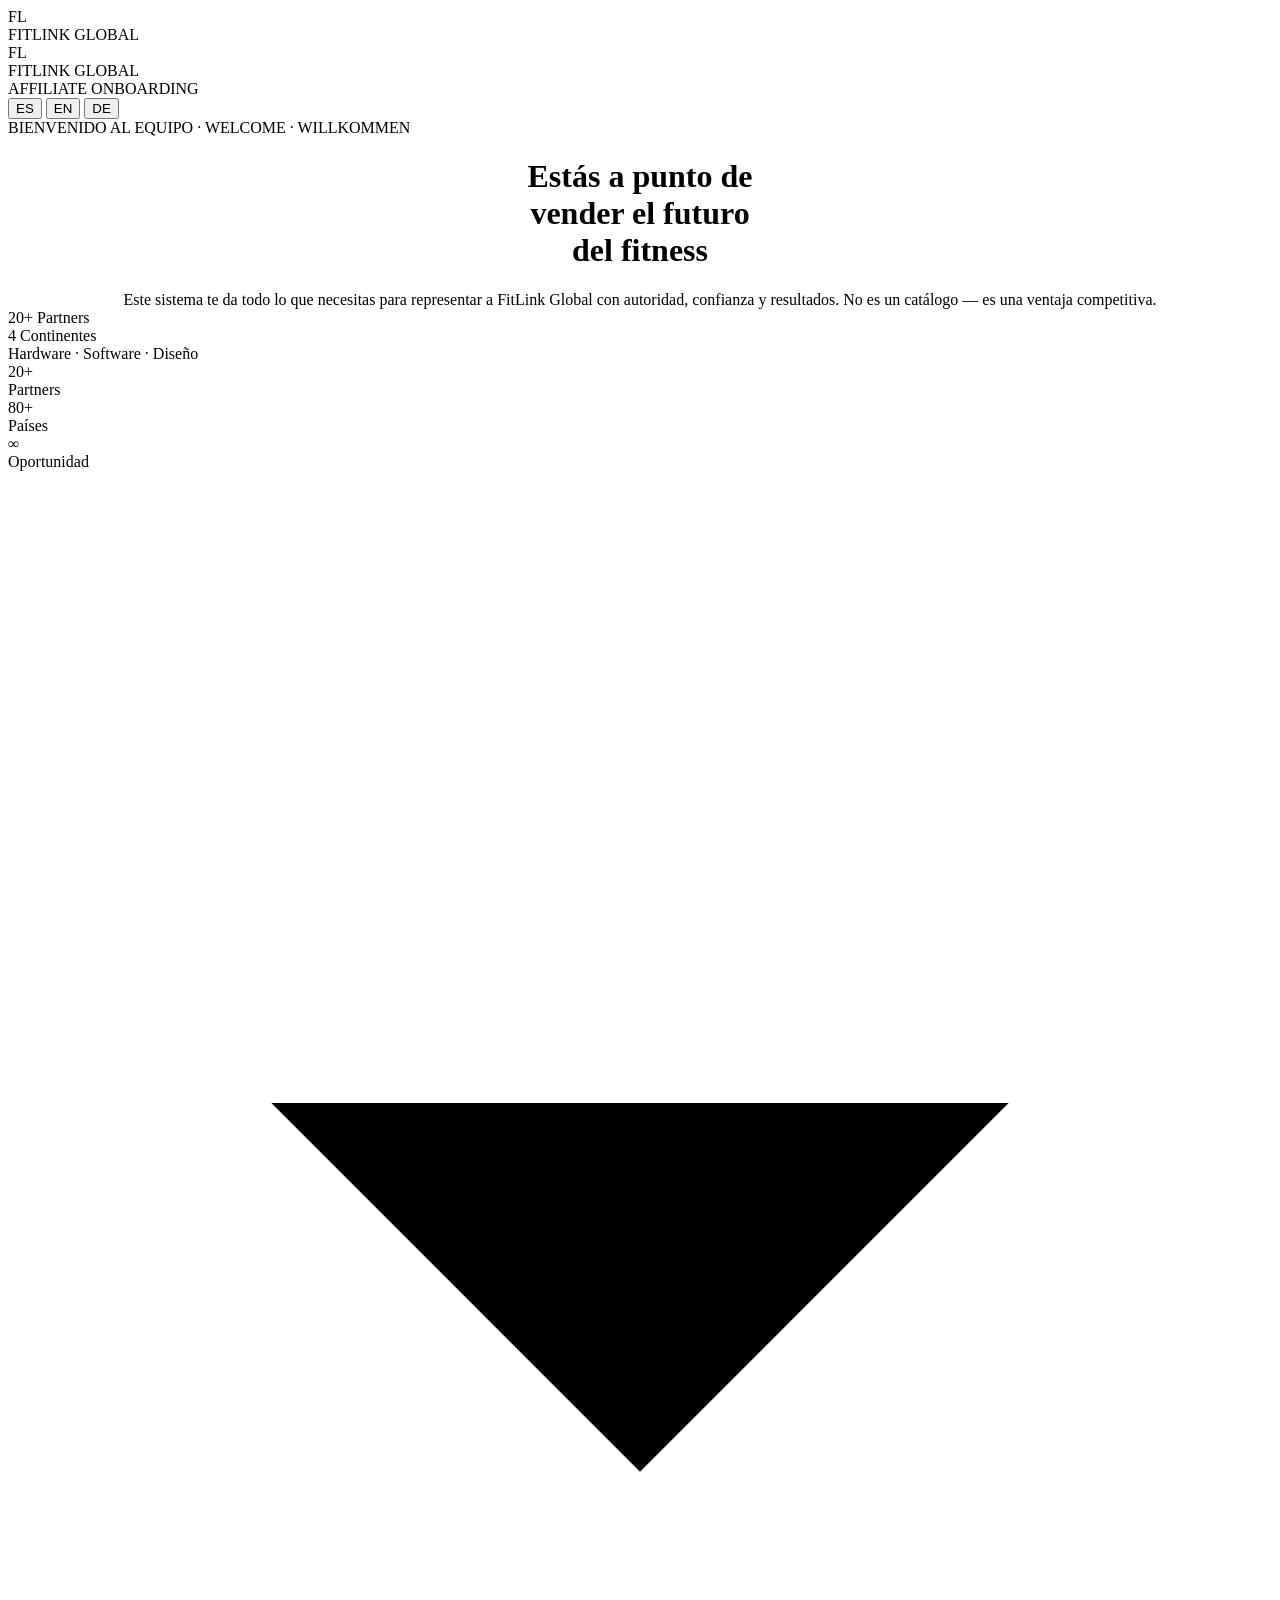
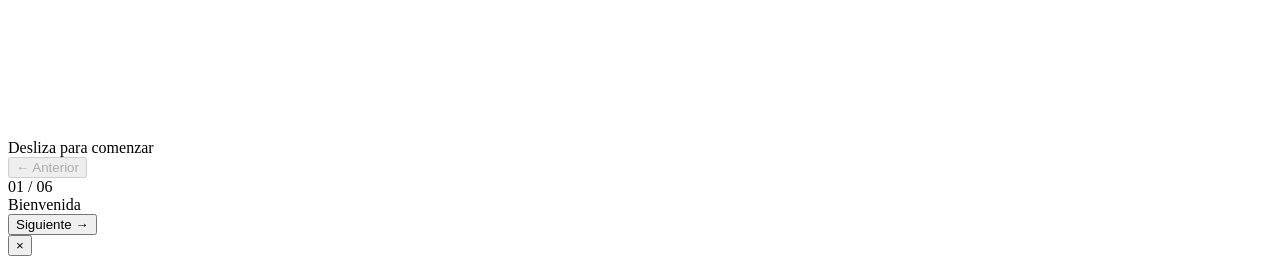
==== commit 7b6e2536: "Update index.html" ====
--- a/index.html
+++ b/index.html
@@ -4,361 +4,25 @@
 <meta charset="UTF-8">
 <meta name="viewport" content="width=device-width, initial-scale=1.0, maximum-scale=1.0, user-scalable=no">
 <title>FitLink Global — Affiliate Onboarding</title>
-<link href="https://fonts.googleapis.com/css2?family=Cormorant+Garamond:ital,wght@0,400;0,600;0,700;1,400;1,600&family=DM+Sans:wght@300;400;500;600&family=Space+Mono:wght@400;700&display=swap" rel="stylesheet">
-<style>
-:root {
-  --g: #2a3d3a;
-  --g2: #1c2b28;
-  --gold: #c9a96e;
-  --gold2: #e8d4a8;
-  --cream: #f7f3ec;
-  --sand: #ede7db;
-  --gray: #5a5552;
-  --muted: #8a857f;
-  --white: #ffffff;
-  --dark: #141e1c;
-  --red: #c0392b;
-  --radius: 16px;
-  --shadow: 0 4px 24px rgba(20,30,28,.10);
-  --shadow-lg: 0 12px 48px rgba(20,30,28,.18);
-}
-*, *::before, *::after { box-sizing: border-box; margin: 0; padding: 0; -webkit-tap-highlight-color: transparent; }
-html { height: 100%; }
-body {
-  font-family: 'DM Sans', sans-serif;
-  background: var(--cream);
-  height: 100%; display: flex; flex-direction: column;
-  overflow: hidden; color: var(--dark);
-}
-/* ── ANIMATIONS ── */
-@keyframes fadeUp   { from{opacity:0;transform:translateY(22px)} to{opacity:1;transform:none} }
-@keyframes fadeIn   { from{opacity:0} to{opacity:1} }
-@keyframes shimmer  { 0%{background-position:-200% center} 100%{background-position:200% center} }
-@keyframes slideUp  { from{transform:translateY(100%)} to{transform:translateY(0)} }
-@keyframes spin     { to{transform:rotate(360deg)} }
-@keyframes floatDot { 0%,100%{transform:translateY(0)} 50%{transform:translateY(-6px)} }
-.fade-up  { animation: fadeUp .5s cubic-bezier(.22,1,.36,1) forwards; }
-.fade-in  { animation: fadeIn .4s ease forwards; }
-.gold-shimmer {
-  background: linear-gradient(90deg,#c9a96e,#f0ddb0,#c9a96e,#e8d4a8);
-  background-size: 300% auto;
-  -webkit-background-clip: text; background-clip: text;
-  -webkit-text-fill-color: transparent;
-  animation: shimmer 4s linear infinite;
-}
-
-/* ── TOPNAV ── */
-#topnav {
-  background: var(--g2);
-  padding: 0 20px;
-  height: 56px;
-  display: flex; align-items: center; justify-content: space-between;
-  border-bottom: 1px solid rgba(201,169,110,.15);
-  flex-shrink: 0; z-index: 200; gap: 12px;
-  position: relative;
-}
-#topnav::after {
-  content:''; position:absolute; bottom:-1px; left:0; right:0; height:1px;
-  background: linear-gradient(90deg, transparent, var(--gold), transparent);
-}
-.brand { display:flex; align-items:center; gap:10px; }
-.brand-logo {
-  width:32px; height:32px; border-radius:8px;
-  background: linear-gradient(135deg, var(--g) 0%, var(--gold) 100%);
-  display:flex; align-items:center; justify-content:center;
-  font-size:14px; font-weight:700; color:var(--white);
-  font-family:'Space Mono',monospace; letter-spacing:-.02em;
-  flex-shrink:0;
-}
-.brand-text { display:flex; flex-direction:column; }
-.brand-name { font-family:'Space Mono',monospace; font-size:11px; color:var(--gold); letter-spacing:.12em; line-height:1; }
-.brand-sub  { font-size:9px; color:rgba(201,169,110,.5); letter-spacing:.1em; margin-top:2px; }
-.nav-right { display:flex; align-items:center; gap:10px; }
-/* lang switcher */
-#lang-sw {
-  display:flex; background:rgba(255,255,255,.07); border-radius:99px;
-  padding:2px; gap:2px;
-}
-.lang-btn {
-  font-family:'Space Mono',monospace; font-size:9px; letter-spacing:.06em;
-  padding:4px 9px; border-radius:99px; border:none; cursor:pointer;
-  color:rgba(201,169,110,.5); background:transparent; transition:all .2s;
-}
-.lang-btn.active { background:var(--gold); color:var(--dark); }
-/* nav progress */
-#nav-progress { display:flex; gap:4px; align-items:center; }
-.np { width:18px; height:2px; border-radius:99px; background:rgba(201,169,110,.2); cursor:pointer; transition:all .3s; }
-.np.active { width:28px; background:var(--gold); }
-
-/* ── SCROLL AREA ── */
-#scroll { flex:1; overflow-y:auto; overflow-x:hidden; -webkit-overflow-scrolling:touch; scroll-behavior:smooth; }
-#scroll::-webkit-scrollbar { display:none; }
-
-/* ── BOTTOM NAV ── */
-#botnav {
-  background:var(--white); border-top:1px solid rgba(42,61,58,.08);
-  padding:10px 20px; display:flex; justify-content:space-between; align-items:center;
-  flex-shrink:0; gap:16px;
-}
-.nav-btn {
-  background:var(--g); border:1.5px solid var(--gold);
-  color:var(--gold); padding:9px 22px; border-radius:99px;
-  font-family:'Space Mono',monospace; font-size:10px; letter-spacing:.08em;
-  cursor:pointer; transition:all .2s; -webkit-appearance:none;
-  min-width:110px; text-align:center;
-}
-.nav-btn:disabled { background:transparent; border-color:rgba(42,61,58,.15); color:rgba(42,61,58,.3); cursor:default; }
-.nav-btn:not(:disabled):active { transform:scale(.96); background:var(--gold); color:var(--dark); }
-#sec-info { text-align:center; flex:1; }
-.sec-num  { font-family:'Space Mono',monospace; font-size:9px; color:var(--muted); letter-spacing:.15em; }
-.sec-name { font-size:11px; font-weight:600; color:var(--g); margin-top:1px; }
-
-/* ── SHARED LAYOUT ── */
-.page { padding:40px 20px 80px; max-width:720px; margin:0 auto; }
-.tag {
-  font-family:'Space Mono',monospace; font-size:9px; letter-spacing:.22em;
-  color:var(--gold); margin-bottom:16px;
-  display:flex; align-items:center; gap:8px;
-}
-.tag::before { content:''; display:inline-block; width:20px; height:1px; background:var(--gold); }
-h1.title {
-  font-family:'Cormorant Garamond',serif;
-  font-size:clamp(34px,7vw,58px); font-weight:700;
-  color:var(--g); line-height:1.1; margin-bottom:20px;
-}
-.subtitle { font-size:14px; line-height:1.8; color:var(--gray); max-width:500px; }
-.divider { width:48px; height:2px; background:var(--gold); border-radius:99px; margin:24px 0; }
-.chip {
-  display:inline-block; font-size:10px; font-weight:600;
-  padding:4px 12px; border-radius:99px;
-  background:rgba(42,61,58,.07); color:var(--g);
-  border:1px solid rgba(42,61,58,.12);
-}
-.badge {
-  display:inline-block; font-family:'Space Mono',monospace;
-  font-size:8px; letter-spacing:.1em; font-weight:700;
-  padding:3px 9px; border-radius:99px;
-  background:var(--gold); color:var(--dark);
-}
-.dark-box {
-  background:var(--g2); border-radius:var(--radius);
-  padding:28px 24px; position:relative; overflow:hidden;
-}
-.dark-box::before {
-  content:''; position:absolute; top:0; left:0; right:0; height:2px;
-  background:linear-gradient(90deg,transparent,var(--gold),transparent);
-}
-
-/* ── S0 WELCOME ── */
-.welcome-hero {
-  min-height:calc(100dvh - 120px);
-  display:flex; flex-direction:column; justify-content:center;
-  padding:40px 20px 60px; max-width:720px; margin:0 auto; text-align:center;
-}
-.hero-badge {
-  display:inline-flex; align-items:center; gap:8px;
-  background:rgba(201,169,110,.12); border:1px solid rgba(201,169,110,.3);
-  border-radius:99px; padding:6px 16px; margin-bottom:28px;
-  font-family:'Space Mono',monospace; font-size:9px; letter-spacing:.14em; color:var(--gold);
-}
-.hero-badge .dot { width:6px; height:6px; border-radius:50%; background:var(--gold); animation:floatDot 2s ease-in-out infinite; }
-.stat-row { display:grid; grid-template-columns:repeat(3,1fr); gap:12px; margin:32px auto; max-width:400px; }
-.stat { background:var(--white); border:1px solid rgba(42,61,58,.1); border-radius:var(--radius); padding:20px 12px; box-shadow:var(--shadow); }
-.stat-n { font-family:'Cormorant Garamond',serif; font-size:36px; font-weight:700; color:var(--g); line-height:1; }
-.stat-l { font-size:10px; color:var(--muted); margin-top:4px; font-weight:500; letter-spacing:.05em; }
-.pill-row { display:flex; flex-wrap:wrap; gap:8px; justify-content:center; margin:20px 0; }
-.pill { background:var(--g); color:var(--gold2); border-radius:99px; padding:7px 16px; font-size:11px; font-weight:500; }
-.scroll-hint { font-size:11px; color:var(--muted); margin-top:32px; animation:fadeIn 1s 1.5s both; display:flex; align-items:center; justify-content:center; gap:6px; }
-
-/* ── S1 STORY ── */
-.tl-wrap { position:relative; padding-left:32px; margin-top:32px; }
-.tl-wrap::before { content:''; position:absolute; left:8px; top:0; bottom:0; width:1px; background:linear-gradient(to bottom,transparent,var(--gold) 15%,var(--gold) 85%,transparent); }
-.tl-item { position:relative; margin-bottom:36px; }
-.tl-dot { position:absolute; left:-27px; top:4px; width:14px; height:14px; border-radius:50%; background:var(--gold); border:3px solid var(--cream); z-index:1; }
-.tl-year { font-family:'Space Mono',monospace; font-size:9px; color:var(--gold); letter-spacing:.18em; margin-bottom:6px; }
-.tl-title { font-family:'Cormorant Garamond',serif; font-size:22px; font-weight:700; color:var(--g); margin-bottom:8px; }
-.tl-body { font-size:13px; line-height:1.8; color:var(--gray); }
-.quote-card {
-  background:var(--g2); border-radius:var(--radius); padding:32px 28px;
-  margin-top:36px; text-align:center; position:relative; overflow:hidden;
-}
-.quote-card::before { content:''; position:absolute; top:0; left:0; right:0; height:2px; background:linear-gradient(90deg,transparent,var(--gold),transparent); }
-.quote-text { font-family:'Cormorant Garamond',serif; font-size:clamp(17px,3.5vw,22px); color:var(--gold2); font-style:italic; line-height:1.6; margin-bottom:16px; }
-.quote-author { font-family:'Space Mono',monospace; font-size:9px; color:rgba(201,169,110,.5); letter-spacing:.12em; }
-
-/* ── S2 PARTNERS ── */
-.cat-bar { display:flex; gap:8px; flex-wrap:wrap; margin-bottom:28px; }
-.cat-btn {
-  display:flex; align-items:center; gap:6px;
-  background:var(--white); border:1.5px solid rgba(42,61,58,.12);
-  color:var(--g); border-radius:99px; padding:8px 18px;
-  font-size:11px; font-weight:600; cursor:pointer; transition:all .22s;
-  -webkit-appearance:none; box-shadow:var(--shadow);
-}
-.cat-btn.active { background:var(--g); border-color:var(--gold); color:var(--gold); box-shadow:0 4px 16px rgba(42,61,58,.22); }
-.cat-btn:active { transform:scale(.96); }
-.cat-count { font-family:'Space Mono',monospace; font-size:9px; opacity:.55; }
-.p-grid { display:grid; grid-template-columns:repeat(auto-fill,minmax(158px,1fr)); gap:12px; }
-.p-card {
-  background:var(--white); border:1.5px solid rgba(42,61,58,.08);
-  border-radius:var(--radius); padding:18px 16px; cursor:pointer;
-  transition:all .25s cubic-bezier(.22,1,.36,1);
-  box-shadow:var(--shadow); position:relative; overflow:hidden;
-}
-.p-card::after { content:''; position:absolute; inset:0; background:var(--g); opacity:0; transition:opacity .25s; border-radius:var(--radius); }
-.p-card:active::after { opacity:1; }
-.p-card:active .p-name,.p-card:active .p-tagline { color:var(--gold) !important; position:relative; z-index:1; }
-.p-emoji { font-size:26px; margin-bottom:10px; }
-.p-tag-chip { font-family:'Space Mono',monospace; font-size:8px; letter-spacing:.08em; color:var(--gold); background:rgba(201,169,110,.12); padding:2px 8px; border-radius:99px; margin-bottom:8px; display:inline-block; }
-.p-name { font-family:'Cormorant Garamond',serif; font-size:17px; font-weight:700; color:var(--g); margin-bottom:4px; line-height:1.2; }
-.p-tagline { font-size:11px; color:var(--muted); line-height:1.5; }
-.p-arrow { position:absolute; right:14px; top:50%; transform:translateY(-50%); font-size:16px; color:var(--sand); }
-.p-note { margin-top:28px; background:rgba(42,61,58,.04); border-radius:var(--radius); padding:16px 20px; border:1px dashed rgba(42,61,58,.18); font-size:12px; color:var(--muted); text-align:center; }
-
-/* ── PARTNER MODAL ── */
-#modal-bg {
-  position:fixed; inset:0; background:rgba(20,30,28,.88);
-  z-index:1000; display:none; flex-direction:column; justify-content:flex-end;
-  backdrop-filter:blur(8px); -webkit-backdrop-filter:blur(8px);
-}
-#modal-bg.open { display:flex; }
-#modal-sheet {
-  background:var(--white); border-radius:28px 28px 0 0;
-  max-height:91dvh; overflow-y:auto; overflow-x:hidden;
-  animation:slideUp .35s cubic-bezier(.22,1,.36,1);
-}
-#modal-sheet::-webkit-scrollbar { display:none; }
-.modal-handle { width:36px; height:4px; background:rgba(42,61,58,.12); border-radius:99px; margin:14px auto 0; }
-.modal-hero {
-  background:var(--g2); padding:28px 24px 24px;
-  position:relative; overflow:hidden;
-}
-.modal-hero::before { content:''; position:absolute; top:0; left:0; right:0; height:2px; background:linear-gradient(90deg,transparent,var(--gold),transparent); }
-.modal-emoji-big { font-size:42px; margin-bottom:12px; }
-.modal-partner-name { font-family:'Cormorant Garamond',serif; font-size:28px; font-weight:700; color:var(--gold2); line-height:1.1; }
-.modal-partner-tag  { font-family:'Space Mono',monospace; font-size:9px; color:var(--gold); letter-spacing:.14em; margin-top:6px; }
-.modal-close { position:absolute; top:18px; right:18px; width:34px; height:34px; border-radius:50%; background:rgba(255,255,255,.12); border:none; color:rgba(201,169,110,.8); font-size:16px; cursor:pointer; display:flex; align-items:center; justify-content:center; }
-.modal-body { padding:24px 24px 48px; }
-.modal-section { margin-bottom:24px; }
-.modal-label { font-family:'Space Mono',monospace; font-size:9px; letter-spacing:.18em; color:var(--gold); margin-bottom:10px; display:flex; align-items:center; gap:6px; }
-.modal-label::after { content:''; flex:1; height:1px; background:rgba(201,169,110,.2); }
-.modal-desc { font-size:13px; line-height:1.8; color:var(--gray); }
-.chip-row { display:flex; flex-wrap:wrap; gap:8px; }
-.ideal-chip { font-size:11px; background:rgba(42,61,58,.06); color:var(--g); border-radius:99px; padding:5px 14px; border:1px solid rgba(42,61,58,.1); font-weight:500; }
-.pitch-box {
-  background:var(--g2); border-radius:12px; padding:18px;
-  border-left:3px solid var(--gold); position:relative;
-}
-.pitch-quote { font-family:'Cormorant Garamond',serif; font-size:16px; color:var(--gold2); line-height:1.65; font-style:italic; }
-/* products inside modal */
-.prod-grid { display:flex; flex-direction:column; gap:10px; }
-.prod-item {
-  background:var(--cream); border-radius:12px; padding:14px 16px;
-  border:1px solid rgba(42,61,58,.08); display:flex; align-items:flex-start; gap:12px;
-}
-.prod-icon { font-size:22px; flex-shrink:0; margin-top:2px; }
-.prod-name { font-size:13px; font-weight:700; color:var(--g); margin-bottom:3px; }
-.prod-desc { font-size:11px; color:var(--muted); line-height:1.6; }
-/* objection block */
-.obj-box { background:rgba(192,57,43,.06); border-radius:12px; padding:16px; border-left:3px solid rgba(192,57,43,.4); margin-bottom:10px; }
-.obj-q { font-size:12px; color:var(--red); font-weight:600; margin-bottom:6px; }
-.obj-a { font-size:12px; color:var(--gray); line-height:1.7; }
-/* combo suggestion */
-.combo-box { background:rgba(201,169,110,.1); border-radius:12px; padding:14px 16px; border:1px solid rgba(201,169,110,.25); }
-.combo-label { font-family:'Space Mono',monospace; font-size:9px; color:var(--gold); letter-spacing:.12em; margin-bottom:8px; }
-.combo-text { font-size:12px; color:var(--g); line-height:1.6; font-weight:500; }
-/* swipe hint in modal */
-.swipe-hint { text-align:center; font-size:11px; color:var(--muted); margin-top:24px; padding-top:16px; border-top:1px solid rgba(42,61,58,.08); }
-
-/* ── S3 STRATEGIES ── */
-.strat-list { display:flex; flex-direction:column; gap:10px; margin-top:28px; }
-.strat-card { background:var(--white); border:1.5px solid rgba(42,61,58,.1); border-radius:var(--radius); overflow:hidden; box-shadow:var(--shadow); }
-.strat-head {
-  padding:16px 20px; cursor:pointer; display:flex;
-  justify-content:space-between; align-items:center;
-  -webkit-user-select:none; user-select:none;
-}
-.strat-head:active { background:rgba(42,61,58,.04); }
-.strat-left { display:flex; align-items:center; gap:14px; }
-.strat-ico { font-size:28px; flex-shrink:0; }
-.strat-ttl { font-family:'Cormorant Garamond',serif; font-size:18px; font-weight:700; color:var(--g); }
-.strat-sub { font-size:11px; color:var(--muted); margin-top:2px; }
-.strat-right { display:flex; align-items:center; gap:8px; flex-shrink:0; }
-.strat-arrow { font-size:18px; color:var(--g); transition:transform .25s; }
-.strat-body { display:none; padding:0 20px 22px; border-top:1px solid rgba(42,61,58,.07); }
-.strat-desc { font-size:13px; line-height:1.8; color:var(--gray); margin:14px 0; }
-.step { display:flex; gap:12px; align-items:flex-start; margin-bottom:12px; }
-.step-n { min-width:24px; height:24px; border-radius:50%; background:var(--g); color:var(--gold); font-size:10px; font-weight:700; font-family:'Space Mono',monospace; display:flex; align-items:center; justify-content:center; flex-shrink:0; }
-.step-t { font-size:13px; color:var(--dark); line-height:1.65; padding-top:3px; }
-.ex-box { background:var(--g); border-radius:12px; padding:14px 16px; margin-top:14px; }
-.ex-lbl { font-family:'Space Mono',monospace; font-size:9px; color:var(--gold); letter-spacing:.1em; margin-bottom:4px; }
-.ex-txt { font-size:12px; color:var(--gold2); line-height:1.6; }
-
-/* ── S4 ROADMAP ── */
-.rm-tabs { display:flex; gap:8px; flex-wrap:wrap; margin:28px 0; }
-.rm-tab {
-  background:var(--white); border:1.5px solid rgba(42,61,58,.12);
-  color:var(--g); border-radius:99px; padding:8px 16px;
-  font-size:11px; font-weight:600; cursor:pointer; transition:all .2s;
-  -webkit-appearance:none; box-shadow:var(--shadow);
-}
-.rm-tab.active { background:var(--g); border-color:var(--gold); color:var(--gold); }
-.rm-card { background:var(--g2); border-radius:var(--radius); padding:36px 28px; text-align:center; min-height:190px; position:relative; overflow:hidden; }
-.rm-card::before { content:''; position:absolute; top:0; left:0; right:0; height:2px; background:linear-gradient(90deg,transparent,var(--gold),transparent); }
-.rm-ico  { font-size:46px; margin-bottom:14px; }
-.rm-day  { font-family:'Space Mono',monospace; font-size:9px; color:var(--gold); letter-spacing:.22em; margin-bottom:10px; }
-.rm-ttl  { font-family:'Cormorant Garamond',serif; font-size:24px; font-weight:700; color:var(--gold2); margin-bottom:12px; }
-.rm-dsc  { font-size:13px; color:rgba(201,169,110,.75); line-height:1.8; max-width:400px; margin:0 auto; }
-.princ-grid { display:grid; grid-template-columns:repeat(2,1fr); gap:12px; margin-top:32px; }
-.princ { background:var(--white); border-radius:var(--radius); padding:18px; border:1px solid rgba(42,61,58,.08); box-shadow:var(--shadow); }
-.princ-ico  { font-size:26px; margin-bottom:8px; }
-.princ-ttl  { font-family:'Cormorant Garamond',serif; font-size:16px; font-weight:700; color:var(--g); margin-bottom:4px; }
-.princ-dsc  { font-size:11px; color:var(--muted); line-height:1.65; }
-
-/* ── S5 MANIFESTO ── */
-.manifesto-hero { text-align:center; }
-.m-lines { max-width:500px; margin:32px auto; text-align:left; }
-.m-line { display:flex; gap:14px; align-items:flex-start; margin-bottom:16px; opacity:0; }
-.m-line.show { animation:fadeUp .5s ease forwards; }
-.m-dot { width:7px; height:7px; border-radius:50%; background:var(--gold); margin-top:7px; flex-shrink:0; }
-.m-txt  { font-size:14px; line-height:1.8; color:var(--gray); }
-.market-grid { display:grid; grid-template-columns:repeat(3,1fr); gap:12px; margin-top:24px; }
-.mkt-item { border-top:2px solid var(--gold); padding-top:12px; }
-.mkt-n { font-family:'Space Mono',monospace; font-size:13px; color:var(--gold); font-weight:700; }
-.mkt-l { font-size:10px; color:rgba(201,169,110,.6); margin-top:3px; }
-.final-cta { background:var(--g2); border-radius:var(--radius); padding:28px 24px; margin-top:24px; border:2px solid rgba(201,169,110,.3); position:relative; overflow:hidden; text-align:center; }
-.final-cta::before { content:''; position:absolute; top:0; left:0; right:0; height:2px; background:linear-gradient(90deg,transparent,var(--gold),transparent); }
-.final-tag { font-family:'Space Mono',monospace; font-size:9px; color:var(--gold); letter-spacing:.2em; margin-bottom:14px; }
-.final-ttl { font-family:'Cormorant Garamond',serif; font-size:22px; font-weight:700; color:var(--white); margin-bottom:10px; }
-.final-dsc { font-size:12px; color:rgba(201,169,110,.65); line-height:1.75; margin-bottom:20px; }
-.final-pills { display:flex; flex-wrap:wrap; gap:8px; justify-content:center; }
-.final-pill { background:rgba(201,169,110,.12); border-radius:10px; padding:8px 14px; font-size:11px; color:var(--gold); font-family:'Space Mono',monospace; letter-spacing:.05em; }
-
-/* ── LOADING ── */
-#loader {
-  position:fixed; inset:0; background:var(--g2);
-  display:flex; flex-direction:column; align-items:center; justify-content:center;
-  z-index:9999;
-  animation: loaderHide 0s 2s forwards;
-}
-@keyframes loaderHide { to { opacity:0; pointer-events:none; visibility:hidden; } }
-.loader-logo { font-family:'Cormorant Garamond',serif; font-size:48px; font-weight:700; color:var(--gold); margin-bottom:8px; }
-.loader-sub  { font-family:'Space Mono',monospace; font-size:9px; letter-spacing:.22em; color:rgba(201,169,110,.5); margin-bottom:32px; }
-.loader-bar  { width:120px; height:2px; background:rgba(201,169,110,.2); border-radius:99px; overflow:hidden; }
-.loader-fill { height:100%; background:var(--gold); border-radius:99px; animation:loadBar 1.2s ease forwards; }
-@keyframes loadBar { from{width:0} to{width:100%} }
-</style>
+<meta name="description" content="FitLink Global Reseller Onboarding — Your complete system to represent FitLink with authority, confidence and results.">
+
+<!-- Fonts -->
+<link rel="preconnect" href="https://fonts.googleapis.com">
+<link href="https://fonts.googleapis.com/css2?family=Cormorant+Garamond:ital,wght@0,300;0,400;0,600;0,700;1,300;1,400;1,600&family=Inter:wght@300;400;500;600&display=swap" rel="stylesheet">
+
+<!-- Styles -->
+<link rel="stylesheet" href="onboarding.css">
 </head>
 <body>
 
-<!-- LOADER -->
+<!-- ── LOADER ── -->
 <div id="loader">
   <div class="loader-logo">FL</div>
   <div class="loader-sub">FITLINK GLOBAL</div>
   <div class="loader-bar"><div class="loader-fill"></div></div>
 </div>
 
-<!-- TOP NAV -->
+<!-- ── TOP NAV ── -->
 <div id="topnav">
   <div class="brand">
     <div class="brand-logo">FL</div>
@@ -377,20 +41,25 @@
   </div>
 </div>
 
-<!-- SCROLL AREA -->
+<!-- ── SCROLL AREA ── -->
 <div id="scroll">
 
   <!-- S0: WELCOME -->
   <div id="s0">
     <div class="welcome-hero fade-up">
       <div>
-        <div class="hero-badge"><div class="dot"></div><span data-t="welcome_badge">BIENVENIDO AL EQUIPO · WELCOME · WILLKOMMEN</span></div>
+        <div class="hero-badge">
+          <div class="dot"></div>
+          <span data-t="welcome_badge">BIENVENIDO AL EQUIPO · WELCOME · WILLKOMMEN</span>
+        </div>
         <h1 class="title" style="text-align:center;">
           <span data-t="hero_line1">Estás a punto de</span><br>
           <span class="gold-shimmer" data-t="hero_line2">vender el futuro</span><br>
           <span data-t="hero_line3">del fitness</span>
         </h1>
-        <p class="subtitle" style="text-align:center;margin:0 auto;" data-t="hero_desc">Este sistema te da todo lo que necesitas para representar a FitLink Global con autoridad, confianza y resultados. No es un catálogo — es una ventaja competitiva.</p>
+        <p class="subtitle" style="text-align:center;margin:0 auto;" data-t="hero_desc">
+          Este sistema te da todo lo que necesitas para representar a FitLink Global con autoridad, confianza y resultados. No es un catálogo — es una ventaja competitiva.
+        </p>
       </div>
       <div class="pill-row">
         <div class="pill" data-t="pill1">20+ Partners</div>
@@ -398,11 +67,23 @@
         <div class="pill" data-t="pill3">Hardware · Software · Diseño</div>
       </div>
       <div class="stat-row">
-        <div class="stat"><div class="stat-n">20+</div><div class="stat-l" data-t="stat1">Partners</div></div>
-        <div class="stat"><div class="stat-n">80+</div><div class="stat-l" data-t="stat2">Países</div></div>
-        <div class="stat"><div class="stat-n">∞</div><div class="stat-l" data-t="stat3">Oportunidad</div></div>
-      </div>
-      <div class="scroll-hint">↓ <span data-t="scroll_hint">Desliza para comenzar</span></div>
+        <div class="stat">
+          <div class="stat-n">20+</div>
+          <div class="stat-l" data-t="stat1">Partners</div>
+        </div>
+        <div class="stat">
+          <div class="stat-n">80+</div>
+          <div class="stat-l" data-t="stat2">Países</div>
+        </div>
+        <div class="stat">
+          <div class="stat-n">∞</div>
+          <div class="stat-l" data-t="stat3">Oportunidad</div>
+        </div>
+      </div>
+      <div class="scroll-hint">
+        <svg viewBox="0 0 24 24"><path stroke-linecap="round" stroke-linejoin="round" d="M12 5v14M5 12l7 7 7-7"/></svg>
+        <span data-t="scroll_hint">Desliza para comenzar</span>
+      </div>
     </div>
   </div>
 
@@ -411,7 +92,7 @@
     <div class="page fade-up">
       <div class="tag" data-t="story_tag">LA HISTORIA</div>
       <h1 class="title" data-t="story_title">No somos una distribuidora. Somos un <em>ecosistema</em>.</h1>
-      <p class="subtitle" data-t="story_desc">FitLink opera desde Berlín conectando los mejores productos y servicios del mundo fitness con operadores de negocio en DACH, España y Latinoamérica.</p>
+      <p class="subtitle" data-t="story_desc">FitLink opera desde Berlín conectando los mejores productos del mundo fitness con operadores en DACH, España y Latinoamérica.</p>
       <div class="tl-wrap" id="tl-wrap"></div>
       <div class="quote-card">
         <div class="quote-text" data-t="quote">"El fitness no es solo industria. Es el espejo donde la sociedad refleja sus valores de salud, longevidad y bienestar."</div>
@@ -420,7 +101,7 @@
     </div>
   </div>
 
-  <!-- S2: PARTNERS -->
+  <!-- S2: PORTFOLIO -->
   <div id="s2" style="display:none">
     <div class="page fade-up">
       <div class="tag" data-t="port_tag">EL PORTFOLIO</div>
@@ -460,12 +141,15 @@
       <div class="tag" data-t="man_tag">EL MANIFESTO</div>
       <h1 class="title">
         <span data-t="man_t1">No eres un vendedor.</span><br>
-        <span data-t="man_t2">Eres un</span> <span class="gold-shimmer" data-t="man_t3">arquitecto</span><br>
+        <span data-t="man_t2">Eres un</span>
+        <span class="gold-shimmer" data-t="man_t3">arquitecto</span><br>
         <span data-t="man_t4">de negocios fitness.</span>
       </h1>
       <div class="m-lines" id="m-lines"></div>
       <div class="dark-box">
-        <div class="quote-text" style="font-size:clamp(14px,3vw,18px);margin-bottom:20px;" data-t="man_quote">"El mercado global de fitness y wellness supera los $5 billones. La ventana para posicionarse como referente ya está abierta."</div>
+        <div class="quote-text" style="font-size:clamp(14px,3vw,18px);margin-bottom:20px;" data-t="man_quote">
+          "El mercado global de fitness y wellness supera los $5 billones. La ventana para posicionarse como referente ya está abierta."
+        </div>
         <div class="market-grid">
           <div class="mkt-item"><div class="mkt-n">DACH</div><div class="mkt-l" data-t="mkt1">Mercado Principal</div></div>
           <div class="mkt-item"><div class="mkt-n">LATAM</div><div class="mkt-l" data-t="mkt2">Expansión Activa</div></div>
@@ -487,7 +171,7 @@
 
 </div><!-- /scroll -->
 
-<!-- BOTTOM NAV -->
+<!-- ── BOTTOM NAV ── -->
 <div id="botnav">
   <button class="nav-btn" id="btn-prev" onclick="navigate(-1)" disabled data-t="nav_prev">← Anterior</button>
   <div id="sec-info">
@@ -497,13 +181,13 @@
   <button class="nav-btn" id="btn-next" onclick="navigate(1)" data-t="nav_next">Siguiente →</button>
 </div>
 
-<!-- PARTNER MODAL -->
+<!-- ── PARTNER MODAL ── -->
 <div id="modal-bg" onclick="closeModalBg(event)">
   <div id="modal-sheet">
     <div class="modal-handle"></div>
     <div class="modal-hero">
-      <button class="modal-close" onclick="closeModal()">✕</button>
-      <div class="modal-emoji-big" id="m-emoji"></div>
+      <button class="modal-close" onclick="closeModal()">×</button>
+      <div class="modal-initial" id="m-emoji"></div>
       <div class="modal-partner-name" id="m-name"></div>
       <div class="modal-partner-tag"  id="m-tag"></div>
     </div>
@@ -511,976 +195,9 @@
   </div>
 </div>
 
-<script>
-/* TRANSLATIONS */
-const T = {
-  es: {
-    welcome_badge:"BIENVENIDO AL EQUIPO",
-    hero_line1:"Estás a punto de", hero_line2:"vender el futuro", hero_line3:"del fitness",
-    hero_desc:"Este sistema te da todo lo que necesitas para representar a FitLink Global con autoridad, confianza y resultados. No es un catálogo &#8212; es una ventaja competitiva.",
-    pill1:"20+ Partners", pill2:"4 Continentes", pill3:"Hardware · Software · Diseño",
-    stat1:"Partners", stat2:"Países", stat3:"Oportunidad",
-    scroll_hint:"Desliza para comenzar",
-    story_tag:"LA HISTORIA", story_title:"No somos una distribuidora. Somos un ecosistema.",
-    story_desc:"FitLink opera desde Berlín conectando los mejores productos del mundo fitness con operadores en DACH, España y Latinoamérica.",
-    quote:"El fitness no es solo industria. Es el espejo donde la sociedad refleja sus valores de salud, longevidad y bienestar.",
-    port_tag:"EL PORTFOLIO", port_title:"Cada producto, una oportunidad.",
-    port_desc:"Toca cualquier partner para ver su ficha completa: productos destacados, argumentos de venta y combos recomendados.",
-    port_note:"El portfolio crece constantemente. Los revendedores reciben acceso anticipado a nuevos lanzamientos.",
-    strat_tag:"ESTRATEGIAS", strat_title:"No hay una sola forma de ganar. Hay cinco.",
-    strat_desc:"Cada estrategia tiene su propio playbook. Toca para expandir.",
-    road_tag:"TU CAMINO", road_title:"Los primeros 60 días lo cambian todo.",
-    man_tag:"EL MANIFESTO", man_t1:"No eres un vendedor.", man_t2:"Eres un", man_t3:"arquitecto", man_t4:"de negocios fitness.",
-    man_quote:"El mercado global de fitness y wellness supera los $5 billones. La ventana para posicionarse como referente ya está abierta.",
-    mkt1:"Mercado Principal", mkt2:"Expansión Activa", mkt3:"Visión FitLink",
-    cta_tag:"SIGUIENTE PASO", cta_ttl:"El onboarding termina. El trabajo empieza.",
-    cta_dsc:"Vuelve a este sistema cuando necesites. Explora el portfolio, practica los argumentos de venta, y contáctanos con tu primer prospecto.",
-    nav_prev:"← Anterior", nav_next:"Siguiente →",
-    sec_names:["Bienvenida","La Historia","Portfolio","Estrategias","Tu Camino","Manifesto"],
-    cat_hw:"Hardware", cat_sw:"Software", cat_sv:"Servicios",
-    modal_desc:"DESCRIPCIÓN", modal_ideal:"CLIENTE IDEAL", modal_pitch:"ARGUMENTO DE VENTA",
-    modal_prods:"PRODUCTOS DESTACADOS", modal_obj:"OBJECIONES COMUNES", modal_combo:"COMBO RECOMENDADO",
-    swipe_hint:"Deslizá hacia arriba para ver más",
-    tl:[
-      {y:"EL ORIGEN",t:"Una brecha en el mercado",b:"FitLink nació de observar que el sector fitness global carecía de un puente real entre la innovación tecnológica y los operadores de negocio. Las mejores soluciones no llegaban a quienes más las necesitaban."},
-      {y:"LA VISIÓN",t:"Más que distribución",b:"Desde el primer día, FitLink se posicionó como socio estratégico. No vendemos productos: conectamos soluciones con problemas reales y construimos relaciones de largo plazo."},
-      {y:"LA RED",t:"20+ partners de primer nivel",b:"Un portfolio cuidadosamente seleccionado: hardware de vanguardia, software que genera datos accionables, y servicios que transforman espacios en experiencias."},
-      {y:"HOY",t:"Donde tú entras",b:"FitLink opera en DACH, España y Latinoamérica con una red de revendedores que multiplica el impacto. Tu éxito es nuestro éxito."},
-    ],
-    strats:[
-      {ico:"🔗",ttl:"La Estrategia del Combo",sub:"Hardware + Software = Retención máxima",badge:"ALTO ROI",desc:"Nunca vendas solo hardware o solo software. El combo crea dependencia positiva y aumenta el ticket promedio 2&#8211;3×.",steps:["Identifica el pain principal del cliente","Propón el hardware que resuelve el problema visible","Añade el software que lo potencia y digitaliza","Presenta el ROI combinado como una sola inversión"],ex:"Wiemspro + Harbiz + Lemin = Centro EMS llave en mano"},
-      {ico:"🎯",ttl:"La Estrategia Vertical",sub:"Especialización por tipo de cliente",badge:"REFERIDOS",desc:"Domina un vertical antes de expandirte. La especialización genera referidos naturales y posicionamiento de autoridad.",steps:["Elige un vertical: fisioterapia, wellness, boutique, corporativo","Aprende el lenguaje específico del sector","Construye casos de éxito en ese vertical","Usa cada cliente como referencia para el siguiente"],ex:"Fisioterapia: BASI + CUBE Sports + SelfLoops = Solución clínica completa"},
-      {ico:"💎",ttl:"La Estrategia Premium",sub:"Vende la experiencia, no el producto",badge:"TICKET ALTO",desc:"Los mejores clientes compran visión. Presenta FitLink como asesoría estratégica, no como distribuidora.",steps:["Abre con preguntas sobre el proyecto, no el presupuesto","Diseña propuesta a medida con 3&#8211;5 productos complementarios","Incluye siempre Mironova en proyectos de apertura","Negocia paquetes, nunca productos sueltos"],ex:"Hotel 5*: Sparkfield + ICAROS + POOLBIKING + Mironova = Wellness Experience única"},
-      {ico:"📱",ttl:"La Estrategia SaaS First",sub:"Empieza con software, escala con hardware",badge:"LARGO PLAZO",desc:"El software entra fácil, crea relación, genera confianza. El hardware viene después.",steps:["Empieza con Harbiz o WizFit AI","Demuestra valor rápido con demo funcional","Identifica carencias del espacio físico","Propón equipamiento como upgrade natural"],ex:"Harbiz → WizFit AI → Bodytone = Relación de 3 años"},
-      {ico:"⚡",ttl:"La Estrategia de Urgencia",sub:"El mercado no espera",badge:"CIERRE RÁPIDO",desc:"Crea urgencia genuina con datos de mercado reales &#8212; no urgencia artificial.",steps:["Lleva datos: 'El mercado EMS crece X% anual en DACH'","Señala el costo de no decidir: competidores ya adoptaron","Propón un piloto de bajo riesgo","Define un deadline ligado a disponibilidad o precio"],ex:"ROOK: 'Tu competidor ya integra wearables. Cada mes sin datos es market share perdido'"},
-    ],
-    rm:[
-      {d:"Día 1&#8211;3",ico:"📚",t:"Inmersión de Producto",b:"Conoce el portfolio completo. Identifica tus 3 productos favoritos para comenzar."},
-      {d:"Día 4&#8211;7",ico:"🎯",t:"Elige tu Vertical",b:"Decide en qué mercado quieres especializarte primero."},
-      {d:"Semana 2",ico:"📞",t:"Primeros Contactos",b:"5 llamadas de exploración sin objetivo de venta. Solo escucha y aprende."},
-      {d:"Semana 3",ico:"📋",t:"Primera Propuesta",b:"Prepara una propuesta combo para tu mejor prospecto."},
-      {d:"Mes 2",ico:"🏆",t:"Primer Cierre",b:"Con el pipeline activo, el primer cierre llega. El momentum empieza aquí."},
-    ],
-    princs:[
-      {ico:"🎯",t:"Especialización",d:"Un mercado primero. Profundidad antes que amplitud."},
-      {ico:"🤝",t:"Relación primero",d:"La confianza de hoy es la comisión de mañana."},
-      {ico:"📊",t:"Habla con datos",d:"ROI y casos de éxito cierran puertas."},
-      {ico:"🔗",t:"Piensa en combos",d:"Dos productos juntos valen más que dos veces uno."},
-    ],
-    m_lines:["Cada gimnasio que equipas mejor mejora la vida de sus miembros.","Cada software que implementas convierte datos en decisiones más inteligentes.","Cada solución que recomiendas construye tu reputación como experto del sector.","Tu éxito y el éxito de tus clientes son la misma cosa."],
-  },
-  en: {
-    welcome_badge:"WELCOME TO THE TEAM",
-    hero_line1:"You're about to", hero_line2:"sell the future", hero_line3:"of fitness",
-    hero_desc:"This system gives you everything you need to represent FitLink Global with authority, confidence, and results. Not a catalogue &#8212; a competitive edge.",
-    pill1:"20+ Partners", pill2:"4 Continents", pill3:"Hardware · Software · Design",
-    stat1:"Partners", stat2:"Countries", stat3:"Opportunity",
-    scroll_hint:"Swipe to begin",
-    story_tag:"THE STORY", story_title:"We're not a distributor. We're an ecosystem.",
-    story_desc:"FitLink operates from Berlin connecting the world's best fitness products with operators across DACH, Spain and Latin America.",
-    quote:"Fitness is not just an industry. It's the mirror where society reflects its values of health, longevity and wellbeing.",
-    port_tag:"THE PORTFOLIO", port_title:"Every product, an opportunity.",
-    port_desc:"Tap any partner to see the full profile: key products, sales arguments and recommended combos.",
-    port_note:"The portfolio grows constantly. Resellers get early access to new product launches.",
-    strat_tag:"SALES STRATEGIES", strat_title:"There's not one way to win. There are five.",
-    strat_desc:"Each strategy has its own playbook. Tap to expand.",
-    road_tag:"YOUR PATH", road_title:"The first 60 days change everything.",
-    man_tag:"THE MANIFESTO", man_t1:"You're not a salesperson.", man_t2:"You're an", man_t3:"architect", man_t4:"of fitness businesses.",
-    man_quote:"The global fitness & wellness market exceeds $5 trillion. The window to position yourself as a category leader is open right now.",
-    mkt1:"Primary Market", mkt2:"Active Expansion", mkt3:"FitLink Vision",
-    cta_tag:"NEXT STEP", cta_ttl:"Onboarding ends. Work begins.",
-    cta_dsc:"Come back to this system whenever you need. Explore the portfolio, practice your sales arguments, and reach out when you have your first qualified prospect.",
-    nav_prev:"← Previous", nav_next:"Next →",
-    sec_names:["Welcome","The Story","Portfolio","Strategies","Your Path","Manifesto"],
-    cat_hw:"Hardware", cat_sw:"Software", cat_sv:"Services",
-    modal_desc:"DESCRIPTION", modal_ideal:"IDEAL CLIENT", modal_pitch:"YOUR SALES PITCH",
-    modal_prods:"KEY PRODUCTS", modal_obj:"COMMON OBJECTIONS", modal_combo:"RECOMMENDED COMBO",
-    swipe_hint:"Swipe up to see more",
-    tl:[
-      {y:"THE ORIGIN",t:"A gap in the market",b:"FitLink was born from observing that the global fitness sector lacked a real bridge between technological innovation and business operators. The best solutions weren't reaching those who needed them most."},
-      {y:"THE VISION",t:"More than distribution",b:"From day one, FitLink positioned itself as a strategic partner. We don't sell products: we connect solutions with real problems and build long-term relationships."},
-      {y:"THE NETWORK",t:"20+ first-class partners",b:"A carefully selected portfolio: cutting-edge hardware, software that generates actionable data, and services that transform spaces into experiences."},
-      {y:"TODAY",t:"Where you come in",b:"FitLink operates in DACH, Spain and Latin America with a reseller network that multiplies impact. Your success is our success."},
-    ],
-    strats:[
-      {ico:"🔗",ttl:"The Combo Strategy",sub:"Hardware + Software = Maximum Retention",badge:"HIGH ROI",desc:"Never sell just hardware or just software. The combo creates positive dependency and increases average ticket 2&#8211;3×.",steps:["Identify the client's primary pain point","Propose the hardware that solves the visible problem","Add the software that powers and digitizes it","Present the combined ROI as a single investment"],ex:"Wiemspro + Harbiz + Lemin = Turnkey EMS Center"},
-      {ico:"🎯",ttl:"The Vertical Strategy",sub:"Specialization by client type",badge:"REFERRALS",desc:"Dominate one vertical before expanding. Specialization generates natural referrals and authority positioning.",steps:["Choose a vertical: physio, wellness, boutique, corporate","Learn the specific language of the sector","Build success cases in that vertical","Use each client as a reference for the next"],ex:"Physio: BASI + CUBE Sports + SelfLoops = Complete clinical solution"},
-      {ico:"💎",ttl:"The Premium Strategy",sub:"Sell the experience, not the product",badge:"HIGH TICKET",desc:"The best clients buy vision. Present FitLink as strategic consulting, not a distributor.",steps:["Open with questions about the project, not the budget","Design a tailored proposal with 3&#8211;5 complementary products","Always include Mironova in opening projects","Negotiate packages, never individual products"],ex:"5* Hotel: Sparkfield + ICAROS + POOLBIKING + Mironova = Unique Wellness Experience"},
-      {ico:"📱",ttl:"The SaaS First Strategy",sub:"Start with software, scale with hardware",badge:"LONG TERM",desc:"Software gets in easily, creates a relationship, builds trust. Hardware comes after.",steps:["Start with Harbiz or WizFit AI","Demonstrate value quickly with a functional demo","Identify physical space gaps during the process","Propose equipment as a natural upgrade"],ex:"Harbiz → WizFit AI → Bodytone = 3-year relationship"},
-      {ico:"⚡",ttl:"The Urgency Strategy",sub:"The market won't wait",badge:"FAST CLOSE",desc:"Create genuine urgency with real market data &#8212; not artificial pressure.",steps:["Bring data: 'The EMS market grows X% annually in DACH'","Highlight the cost of not deciding: competitors already adopted","Propose a low-risk pilot","Define a clear deadline tied to availability or price"],ex:"ROOK: 'Your competitor already integrates wearables. Every month without data is lost market share'"},
-    ],
-    rm:[
-      {d:"Day 1&#8211;3",ico:"📚",t:"Product Immersion",b:"Learn the complete portfolio. Identify your 3 favourite products to start with."},
-      {d:"Day 4&#8211;7",ico:"🎯",t:"Choose Your Vertical",b:"Decide which market you want to specialise in first."},
-      {d:"Week 2",ico:"📞",t:"First Contacts",b:"5 exploratory calls with no sales objective. Just listen and learn."},
-      {d:"Week 3",ico:"📋",t:"First Proposal",b:"Prepare a combo proposal for your best prospect."},
-      {d:"Month 2",ico:"🏆",t:"First Close",b:"With an active pipeline, the first close arrives. Momentum starts here."},
-    ],
-    princs:[
-      {ico:"🎯",t:"Specialise",d:"One market first. Depth before breadth."},
-      {ico:"🤝",t:"Relationship first",d:"Today's trust is tomorrow's commission."},
-      {ico:"📊",t:"Talk with data",d:"ROI and success cases close doors."},
-      {ico:"🔗",t:"Think in combos",d:"Two products together are worth more than two separate ones."},
-    ],
-    m_lines:["Every gym you equip better improves the lives of its members.","Every software you implement turns data into smarter decisions.","Every solution you recommend builds your reputation as a sector expert.","Your success and your clients' success are the same thing."],
-  },
-  de: {
-    welcome_badge:"WILLKOMMEN IM TEAM",
-    hero_line1:"Du stehst kurz davor,", hero_line2:"die Zukunft", hero_line3:"des Fitness zu verkaufen",
-    hero_desc:"Dieses System gibt dir alles, was du brauchst, um FitLink Global mit Autorität, Vertrauen und Ergebnissen zu vertreten. Kein Katalog &#8212; ein Wettbewerbsvorteil.",
-    pill1:"20+ Partner", pill2:"4 Kontinente", pill3:"Hardware · Software · Design",
-    stat1:"Partner", stat2:"Länder", stat3:"Chance",
-    scroll_hint:"Wischen zum Starten",
-    story_tag:"DIE GESCHICHTE", story_title:"Wir sind kein Distributor. Wir sind ein Ökosystem.",
-    story_desc:"FitLink operiert von Berlin aus und verbindet die besten Fitnessprodukte der Welt mit Betreibern in DACH, Spanien und Lateinamerika.",
-    quote:"Fitness ist nicht nur eine Industrie. Es ist der Spiegel, in dem die Gesellschaft ihre Werte von Gesundheit, Langlebigkeit und Wohlbefinden widerspiegelt.",
-    port_tag:"DAS PORTFOLIO", port_title:"Jedes Produkt, eine Chance.",
-    port_desc:"Tippe auf einen Partner für das vollständige Profil: Schlüsselprodukte, Verkaufsargumente und empfohlene Kombinationen.",
-    port_note:"Das Portfolio wächst ständig. Wiederverkäufer erhalten frühzeitigen Zugang zu neuen Produkten.",
-    strat_tag:"VERKAUFSSTRATEGIEN", strat_title:"Es gibt nicht einen Weg zu gewinnen. Es gibt fünf.",
-    strat_desc:"Jede Strategie hat ihr eigenes Playbook. Antippen zum Erweitern.",
-    road_tag:"DEIN WEG", road_title:"Die ersten 60 Tage verändern alles.",
-    man_tag:"DAS MANIFEST", man_t1:"Du bist kein Verkäufer.", man_t2:"Du bist ein", man_t3:"Architekt", man_t4:"von Fitnessunternehmen.",
-    man_quote:"Der globale Fitness- und Wellnessmarkt überschreitet 5 Billionen Dollar. Das Fenster zur Positionierung als Marktführer steht jetzt offen.",
-    mkt1:"Hauptmarkt", mkt2:"Aktive Expansion", mkt3:"FitLink Vision",
-    cta_tag:"NÄCHSTER SCHRITT", cta_ttl:"Onboarding endet. Arbeit beginnt.",
-    cta_dsc:"Komme wann immer nötig zurück. Erkunde das Portfolio, übe deine Verkaufsargumente und kontaktiere uns bei deinem ersten qualifizierten Lead.",
-    nav_prev:"← Zurück", nav_next:"Weiter →",
-    sec_names:["Willkommen","Die Geschichte","Portfolio","Strategien","Dein Weg","Manifest"],
-    cat_hw:"Hardware", cat_sw:"Software", cat_sv:"Services",
-    modal_desc:"BESCHREIBUNG", modal_ideal:"IDEALER KUNDE", modal_pitch:"DEIN VERKAUFSARGUMENT",
-    modal_prods:"HAUPTPRODUKTE", modal_obj:"HÄUFIGE EINWÄNDE", modal_combo:"EMPFOHLENE KOMBINATION",
-    swipe_hint:"Nach oben wischen für mehr",
-    tl:[
-      {y:"DER URSPRUNG",t:"Eine Marktlücke",b:"FitLink entstand aus der Beobachtung, dass dem globalen Fitnesssektor eine echte Brücke zwischen technologischer Innovation und Geschäftsbetreibern fehlte."},
-      {y:"DIE VISION",t:"Mehr als Distribution",b:"Von Anfang an positionierte sich FitLink als strategischer Partner. Wir verkaufen keine Produkte: Wir verbinden Lösungen mit echten Problemen."},
-      {y:"DAS NETZWERK",t:"20+ erstklassige Partner",b:"Ein sorgfältig ausgewähltes Portfolio: Spitzenhardware, Software die verwertbare Daten generiert, und Services die Räume in Erlebnisse verwandeln."},
-      {y:"HEUTE",t:"Wo du einsteigst",b:"FitLink operiert in DACH, Spanien und Lateinamerika mit einem Händlernetz das die Wirkung multipliziert. Dein Erfolg ist unser Erfolg."},
-    ],
-    strats:[
-      {ico:"🔗",ttl:"Die Kombinations-Strategie",sub:"Hardware + Software = Maximale Bindung",badge:"HOHER ROI",desc:"Verkaufe nie nur Hardware oder nur Software. Die Kombination schafft positive Abhängigkeit und erhöht das Durchschnittsticket um das 2&#8211;3-Fache.",steps:["Identifiziere den Hauptschmerzpunkt des Kunden","Schlage die Hardware vor, die das sichtbare Problem löst","Füge die Software hinzu, die es potenziert","Präsentiere den kombinierten ROI als eine einzige Investition"],ex:"Wiemspro + Harbiz + Lemin = Schlüsselfertiges EMS-Center"},
-      {ico:"🎯",ttl:"Die Vertikal-Strategie",sub:"Spezialisierung nach Kundentyp",badge:"EMPFEHLUNGEN",desc:"Beherrsche eine Nische, bevor du expandierst. Spezialisierung erzeugt natürliche Weiterempfehlungen.",steps:["Wähle eine Nische: Physio, Wellness, Boutique, Corporate","Lerne die spezifische Sprache der Branche","Baue Erfolgsbeispiele in dieser Nische auf","Nutze jeden Kunden als Referenz für den nächsten"],ex:"Physiotherapie: BASI + CUBE Sports + SelfLoops = Vollständige Kliniiklösung"},
-      {ico:"💎",ttl:"Die Premium-Strategie",sub:"Verkaufe das Erlebnis, nicht das Produkt",badge:"HOHES TICKET",desc:"Die besten Kunden kaufen eine Vision. Präsentiere FitLink als strategische Beratung.",steps:["Öffne mit Fragen zum Projekt, nicht zum Budget","Entwirf ein maßgeschneidertes Angebot mit 3&#8211;5 Produkten","Inkludiere immer Mironova bei Eröffnungsprojekten","Verhandle Pakete, niemals Einzelprodukte"],ex:"5*-Hotel: Sparkfield + ICAROS + POOLBIKING + Mironova = Einzigartiges Wellness-Erlebnis"},
-      {ico:"📱",ttl:"Die SaaS-First-Strategie",sub:"Beginne mit Software, skaliere mit Hardware",badge:"LANGFRISTIG",desc:"Software kommt leicht rein, baut Beziehungen, schafft Vertrauen. Hardware folgt danach.",steps:["Beginne mit Harbiz oder WizFit AI","Zeige schnell Wert mit einer Demo","Identifiziere Lücken im physischen Bereich","Schlage Equipment als natürliches Upgrade vor"],ex:"Harbiz → WizFit AI → Bodytone = 3-Jahres-Beziehung"},
-      {ico:"⚡",ttl:"Die Dringlichkeits-Strategie",sub:"Der Markt wartet nicht",badge:"SCHNELLER ABSCHLUSS",desc:"Schaffe echte Dringlichkeit mit realen Marktdaten &#8212; kein künstlicher Druck.",steps:["Bring Daten: 'Der EMS-Markt wächst jährlich X% in DACH'","Zeige die Kosten des Nicht-Entscheidens auf","Schlage einen risikoarmen Piloten vor","Definiere eine klare Deadline"],ex:"ROOK: 'Dein Konkurrent integriert bereits Wearables. Jeder Monat ohne Daten ist verlorener Marktanteil'"},
-    ],
-    rm:[
-      {d:"Tag 1&#8211;3",ico:"📚",t:"Produkt-Immersion",b:"Lerne das komplette Portfolio. Identifiziere deine 3 Lieblingsprodukte zum Starten."},
-      {d:"Tag 4&#8211;7",ico:"🎯",t:"Wähle deine Nische",b:"Entscheide, in welchem Markt du dich zuerst spezialisieren möchtest."},
-      {d:"Woche 2",ico:"📞",t:"Erste Kontakte",b:"5 Erkundungsanrufe ohne Verkaufsziel. Nur zuhören und lernen."},
-      {d:"Woche 3",ico:"📋",t:"Erster Vorschlag",b:"Bereite ein Kombiangebot für deinen besten Interessenten vor."},
-      {d:"Monat 2",ico:"🏆",t:"Erster Abschluss",b:"Mit aktivem Pipeline kommt der erste Abschluss. Der Schwung beginnt hier."},
-    ],
-    princs:[
-      {ico:"🎯",t:"Spezialisierung",d:"Ein Markt zuerst. Tiefe vor Breite."},
-      {ico:"🤝",t:"Beziehung zuerst",d:"Das heutige Vertrauen ist die morgige Provision."},
-      {ico:"📊",t:"Mit Daten sprechen",d:"ROI und Erfolgsbeispiele schließen Türen."},
-      {ico:"🔗",t:"In Kombis denken",d:"Zwei Produkte zusammen sind mehr wert als zwei getrennte."},
-    ],
-    m_lines:["Jedes Fitnessstudio, das du besser ausstattest, verbessert das Leben seiner Mitglieder.","Jede Software, die du implementierst, verwandelt Daten in intelligentere Entscheidungen.","Jede Lösung, die du empfiehlst, baut deinen Ruf als Branchenexperte auf.","Dein Erfolg und der Erfolg deiner Kunden sind ein und dasselbe."],
-  }
-};
-
-/* -----------------------------------------------
-   PARTNER DATA (full, with products & objections)
------------------------------------------------ */
-const PARTNERS = {
-  hardware:[
-    {
-      id:"trackbar", emoji:"📊", tag:"Performance Tracking",
-      name:"Trackbar", tagline:"Machine digitization in real time",
-      taglineEs:"Digitalización de máquinas en tiempo real",
-      taglineDe:"Maschinendigitalisierung in Echtzeit",
-      descEs:"Trackbar convierte cualquier máquina de gimnasio en un dispositivo inteligente. Registra métricas de entrenamiento en tiempo real y las convierte en datos accionables para el operador.",
-      descEn:"Trackbar turns any gym machine into a smart device. It records training metrics in real time and converts them into actionable data for the operator.",
-      descDe:"Trackbar verwandelt jede Fitnessmaschine in ein intelligentes Gerät. Es erfasst Trainingsmetriken in Echtzeit.",
-      idealEs:["Gimnasios premium","Centros de alto rendimiento","Cadenas de fitness"],
-      idealEn:["Premium gyms","High-performance centers","Fitness chains"],
-      idealDe:["Premium-Studios","Hochleistungszentren","Fitnessketten"],
-      pitchEs:"Tus miembros quieren datos. Trackbar los convierte en resultados visibles que fidelizan y diferencian.",
-      pitchEn:"Your members want data. Trackbar turns them into visible results that build loyalty and differentiation.",
-      pitchDe:"Deine Mitglieder wollen Daten. Trackbar verwandelt sie in sichtbare Ergebnisse.",
-      products:[
-        {ico:"⚡",name:"Trackbar Sensor",desc:"Sensor universal adaptable a cualquier máquina. Instalación en minutos."},
-        {ico:"📱",name:"Trackbar App",desc:"Dashboard en tiempo real para miembros y operadores."},
-        {ico:"📈",name:"Trackbar Analytics",desc:"Informes avanzados de uso, rendimiento y retención."},
-      ],
-      objEs:[{q:"'Ya tenemos nuestro sistema de gestión'",a:"Trackbar no reemplaza tu gestión &#8212; se integra con ella y añade la capa de datos de uso de máquinas que ningún otro sistema tiene."}],
-      comboEs:"Trackbar + SelfLoops + Harbiz = El gimnasio más orientado a datos de tu ciudad",
-    },
-    {
-      id:"mindzmove", emoji:"🧠", tag:"Neuro-Fitness",
-      name:"Mindzmove", tagline:"Where movement meets the mind",
-      taglineEs:"Donde el movimiento se encuentra con la mente",
-      taglineDe:"Wo Bewegung auf den Geist trifft",
-      descEs:"Tecnología que une el entrenamiento físico con el bienestar cognitivo y emocional. Diferenciador poderoso para centros de wellness de alto valor.",
-      descEn:"Technology that unites physical training with cognitive and emotional wellbeing. A powerful differentiator for high-value wellness centers.",
-      descDe:"Technologie die körperliches Training mit kognitivem und emotionalem Wohlbefinden verbindet.",
-      idealEs:["Wellness centers","Clínicas de salud","Spas corporativos"],
-      idealEn:["Wellness centers","Health clinics","Corporate spas"],
-      idealDe:["Wellness-Center","Gesundheitskliniken","Unternehmens-Spas"],
-      pitchEs:"El mercado del bienestar mental explota. Mindzmove es la puerta de entrada para operadores que quieren liderar esa tendencia.",
-      pitchEn:"The mental wellness market is exploding. Mindzmove is the gateway for operators who want to lead that trend.",
-      pitchDe:"Der Markt für mentales Wohlbefinden explodiert. Mindzmove ist das Eintrittstor.",
-      products:[
-        {ico:"🎯",name:"Mindzmove Motion",desc:"Sistema de movimiento guiado con retroalimentación emocional en tiempo real."},
-        {ico:"🌿",name:"Mindzmove Breathe",desc:"Protocolo de respiración y movimiento para reducción del estrés."},
-      ],
-      objEs:[{q:"'Nuestros clientes vienen a entrenar, no a meditar'",a:"Mindzmove no es meditación &#8212; es una capa de bienestar que hace el entrenamiento más efectivo y reduce el abandono un 30%."}],
-      comboEs:"Mindzmove + Sparkfield + Harbiz = Centro de bienestar mental-físico completo",
-    },
-    {
-      id:"basi", emoji:"🏋️", tag:"Pilates & Rehab",
-      name:"BASI Systems", tagline:"The world standard in Pilates equipment",
-      taglineEs:"El estándar mundial en equipamiento Pilates",
-      taglineDe:"Der Weltstandard in Pilates-Equipment",
-      descEs:"Equipamiento Pilates de gama alta con respaldo pedagógico y certificación internacional. Referente global en reformers y sistemas de rehabilitación con más de 30 años de historia.",
-      descEn:"High-end Pilates equipment with pedagogical backing and international certification. Global reference in reformers and rehabilitation systems with over 30 years of history.",
-      descDe:"Hochwertiges Pilates-Equipment mit pädagogischer Unterstützung und internationaler Zertifizierung.",
-      idealEs:["Estudios Pilates","Clínicas fisioterapia","Centros médicos premium"],
-      idealEn:["Pilates studios","Physiotherapy clinics","Premium medical centers"],
-      idealDe:["Pilates-Studios","Physiotherapiekliniken","Premium-Medizinzentren"],
-      pitchEs:"BASI es la marca que los instructores certificados exigen. Vender BASI es vender prestigio &#8212; el cliente ya lo conoce y lo quiere.",
-      pitchEn:"BASI is the brand certified instructors demand. Selling BASI means selling prestige &#8212; clients already know and want it.",
-      pitchDe:"BASI ist die Marke, die zertifizierte Instruktoren verlangen. BASI zu verkaufen bedeutet Prestige zu verkaufen.",
-      products:[
-        {ico:"🔧",name:"BASI Reformer",desc:"El reformer más reconocido a nivel mundial. Múltiples configuraciones."},
-        {ico:"🏛️",name:"BASI F2 System",desc:"Sistema de entrenamiento funcional integrado con filosofía Pilates."},
-        {ico:"🪑",name:"BASI Cadillac",desc:"Equipo de rehabilitación y entrenamiento avanzado. Estándar en clínicas de alto nivel."},
-        {ico:"📚",name:"BASI Education",desc:"Programa de certificación internacional &#8212; añade valor y genera fidelidad."},
-      ],
-      objEs:[{q:"'Es demasiado caro para mis clientes'",a:"El cliente de BASI no busca precio &#8212; busca calidad certificada. Si tu cliente habla de precio, aún no es el cliente de BASI."}],
-      comboEs:"BASI + Mironova + Harbiz = Estudio Pilates premium llave en mano",
-    },
-    {
-      id:"wiemspro", emoji:"⚡", tag:"EMS Technology",
-      name:"Wiemspro", tagline:"Elite EMS &#8212; results in 20 minutes",
-      taglineEs:"EMS de élite &#8212; resultados en 20 minutos",
-      taglineDe:"Elite-EMS &#8212; Ergebnisse in 20 Minuten",
-      descEs:"Sistemas EMS profesionales inalámbricos presentes en 77 países con certificación FDA y CE. El modelo de negocio de menor espacio y mayor facturación por m² del sector.",
-      descEn:"Professional wireless EMS systems present in 77 countries with FDA and CE certification. The fitness business model with the lowest space and highest revenue per m².",
-      descDe:"Professionelle kabellose EMS-Systeme in 77 Ländern mit FDA- und CE-Zertifizierung.",
-      idealEs:["Boutique fitness EMS","Franquicias","Personal trainers premium"],
-      idealEn:["EMS boutique studios","Franchises","Premium personal trainers"],
-      idealDe:["EMS-Boutique-Studios","Franchises","Premium-Personal-Trainer"],
-      pitchEs:"20 minutos equivalen a 2 horas de entrenamiento. El modelo EMS tiene el ROI por m² más alto del sector &#8212; y Wiemspro domina el mercado.",
-      pitchEn:"20 minutes equals 2 hours of training. The EMS model has the highest ROI per m² in the sector &#8212; and Wiemspro leads the market.",
-      pitchDe:"20 Minuten entsprechen 2 Stunden Training. Das EMS-Modell hat den höchsten ROI pro m² der Branche.",
-      products:[
-        {ico:"🦺",name:"Wiemspro Suit Pro",desc:"Traje EMS inalámbrico de nueva generación. Máxima libertad de movimiento."},
-        {ico:"📡",name:"Wiemspro Control",desc:"Sistema de control centralizado para gestionar múltiples suits simultáneamente."},
-        {ico:"📊",name:"Wiemspro Connect",desc:"App de seguimiento de rendimiento y planificación de entrenamientos EMS."},
-      ],
-      objEs:[{q:"'El EMS ya está muy explotado en mi ciudad'",a:"Wiemspro tiene la mayor tasa de retención del sector EMS (82%) precisamente porque el producto es superior. Más competencia = más necesidad del mejor."}],
-      comboEs:"Wiemspro + Harbiz + Lemin = Centro EMS de alto rendimiento con gestión profesional",
-    },
-    {
-      id:"olive", emoji:"🚴", tag:"Indoor Cycling",
-      name:"O'live Fitness", tagline:"Premium indoor cycling redefined",
-      taglineEs:"Ciclismo indoor premium redefinido",
-      taglineDe:"Premium Indoor-Cycling neu definiert",
-      descEs:"Línea premium de bicicletas de indoor cycling con diseño italiano y tecnología de alto rendimiento. La elección de los estudios de cycling más exclusivos del mundo.",
-      descEn:"Premium indoor cycling bikes with Italian design and high-performance technology. The choice of the world's most exclusive cycling studios.",
-      descDe:"Premium Indoor-Cycling-Fahrräder mit italienischem Design und Hochleistungstechnologie.",
-      idealEs:["Estudios de cycling boutique","Gimnasios premium","Hoteles 5*"],
-      idealEn:["Boutique cycling studios","Premium gyms","5* hotels"],
-      idealDe:["Boutique-Cycling-Studios","Premium-Fitnessstudios","5*-Hotels"],
-      pitchEs:"Cuando el espacio y el branding son parte del producto, O'live es la única opción que a la vez rinde y se ve increíble.",
-      pitchEn:"When space and branding are part of the product, O'live is the only option that both performs and looks incredible.",
-      pitchDe:"Wenn Raum und Branding Teil des Produkts sind, ist O'live die einzige Option.",
-      products:[
-        {ico:"🚲",name:"O'live Bike Pro",desc:"Bicicleta de alto rendimiento con transmisión magnética silenciosa."},
-        {ico:"📺",name:"O'live Connect",desc:"Pantalla integrada con clases en vivo y métricas en tiempo real."},
-      ],
-      objEs:[{q:"'Hay bicicletas más baratas en el mercado'",a:"Las bicicletas más baratas duran 3 años. O'live dura 10. El costo por año de vida útil es menor &#8212; y la experiencia del cliente es incomparable."}],
-      comboEs:"O'live + SelfLoops + Mironova = Sala de cycling que compite con Peloton",
-    },
-    {
-      id:"cube", emoji:"🎯", tag:"Functional Training",
-      name:"CUBE Sports", tagline:"Modular functional training &#8212; German engineering",
-      taglineEs:"Entrenamiento funcional modular &#8212; ingeniería alemana",
-      taglineDe:"Modulares funktionales Training &#8212; Deutsche Ingenieurskunst",
-      descEs:"Sistemas de entrenamiento funcional modulares y versátiles fabricados en Alemania. Adaptables a múltiples espacios, desde fisioterapia hasta entrenamiento funcional avanzado.",
-      descEn:"Modular and versatile functional training systems made in Germany. Adaptable to multiple spaces, from physiotherapy to advanced functional training.",
-      descDe:"Modulare und vielseitige Funktionstrainings-Systeme aus Deutschland.",
-      idealEs:["Fisioterapia","Centros de rehabilitación","Gimnasios funcionales"],
-      idealEn:["Physiotherapy","Rehabilitation centers","Functional gyms"],
-      idealDe:["Physiotherapie","Rehabilitationszentren","Funktionelle Fitnessstudios"],
-      pitchEs:"Fabricación alemana significa garantía, precisión y durabilidad que los clientes valoran. CUBE vende confianza además de equipamiento.",
-      pitchEn:"German manufacturing means warranty, precision and durability that clients value. CUBE sells trust in addition to equipment.",
-      pitchDe:"Deutsche Fertigung bedeutet Garantie, Präzision und Langlebigkeit.",
-      products:[
-        {ico:"🏗️",name:"CUBE Rig",desc:"Sistema de rig modular con más de 200 accesorios compatibles."},
-        {ico:"⚖️",name:"CUBE Balance",desc:"Plataformas de equilibrio y propiocepción para rehabilitación."},
-        {ico:"🔩",name:"CUBE Wall",desc:"Sistema de pared multifuncional. Máximo uso del espacio vertical."},
-      ],
-      objEs:[{q:"'El presupuesto es limitado, prefiero algo más económico'",a:"CUBE tiene una gama entry que permite empezar con una inversión menor y ampliar modularmente. No es todo o nada."}],
-      comboEs:"CUBE Sports + BASI + SelfLoops = Centro de fisioterapia y rehabilitación premium",
-    },
-    {
-      id:"onnafit", emoji:"💪", tag:"EMS Aesthetics",
-      name:"Onnafit", tagline:"EMS body contouring &#8212; beauty meets fitness",
-      taglineEs:"EMS body contouring &#8212; belleza y fitness juntos",
-      taglineDe:"EMS Body Contouring &#8212; Schönheit trifft Fitness",
-      descEs:"Sistema EMS especializado en estética corporal y contouring. Permite a salones de belleza y centros estéticos ofrecer servicios de alto valor con tecnología EMS.",
-      descEn:"EMS system specialised in body aesthetics and contouring. Allows beauty salons and aesthetic centers to offer high-value services with EMS technology.",
-      descDe:"EMS-System spezialisiert auf Körperästhetik und Konturierung.",
-      idealEs:["Centros estéticos","Spas","Salones de belleza premium"],
-      idealEn:["Aesthetic centers","Spas","Premium beauty salons"],
-      idealDe:["Ästhetikzentren","Spas","Premium-Schönheitssalons"],
-      pitchEs:"Onnafit abre el mercado estético al EMS &#8212; un mercado completamente diferente al fitness tradicional con ticket promedio mucho más alto.",
-      pitchEn:"Onnafit opens the aesthetic market to EMS &#8212; a completely different market from traditional fitness with a much higher average ticket.",
-      pitchDe:"Onnafit öffnet den ästhetischen Markt für EMS.",
-      products:[
-        {ico:"✨",name:"Onnafit Body Suit",desc:"Traje EMS optimizado para protocolos de body contouring."},
-        {ico:"📋",name:"Onnafit Protocol",desc:"Protocolos de tratamiento certificados para diferentes objetivos estéticos."},
-      ],
-      objEs:[{q:"'Mis clientas no quieren entrenar, quieren tratamientos estéticos'",a:"Exactamente &#8212; Onnafit es un tratamiento estético, no una clase de fitness. No tienen que 'entrenar', solo relajarse y dejar que la tecnología trabaje."}],
-      comboEs:"Onnafit + Sparkfield (sauna infrarrojo) + Harbiz = Centro de estética de alta gama",
-    },
-    {
-      id:"poolbiking", emoji:"🏊", tag:"Aquatic Fitness",
-      name:"POOLBIKING", tagline:"Aquatic cycling &#8212; joint-friendly high intensity",
-      taglineEs:"Ciclismo acuático &#8212; alta intensidad sin impacto",
-      taglineDe:"Aqua-Cycling &#8212; gelenkschonende Hochintensität",
-      descEs:"Bicicletas especializadas para entrenamiento en piscina. Máxima intensidad cardiovascular con mínimo impacto articular. Nicho de alto crecimiento con muy poca competencia.",
-      descEn:"Specialised bikes for pool training. Maximum cardiovascular intensity with minimal joint impact. High-growth niche with very little competition.",
-      descDe:"Spezialisierte Fahrräder für das Training im Pool. Maximale kardiovaskuläre Intensität mit minimalem Gelenkstress.",
-      idealEs:["Spas con piscina","Centros acuáticos","Hoteles resort"],
-      idealEn:["Spas with pools","Aquatic centers","Resort hotels"],
-      idealDe:["Spas mit Pool","Aquazentren","Resort-Hotels"],
-      pitchEs:"Mercado de nicho = precios premium y prácticamente cero competencia directa. El primero que lo instala en su ciudad domina ese segmento.",
-      pitchEn:"Niche market = premium prices and virtually zero direct competition. The first to install it in their city dominates that segment.",
-      pitchDe:"Nischenmarkt = Premium-Preise und praktisch null direkte Konkurrenz.",
-      products:[
-        {ico:"🚲",name:"POOLBIKING Aquabike",desc:"Bicicleta acuática de acero inoxidable. Resistencia al cloro certificada."},
-        {ico:"🎵",name:"POOLBIKING Connect",desc:"Sistema de audio subacuático para clases grupales inmersivas."},
-      ],
-      objEs:[{q:"'Tenemos piscina pero nunca hemos ofrecido clases de este tipo'",a:"Ese es exactamente el punto. POOLBIKING no necesita instructores especializados &#8212; los protocolos vienen incluidos. El espacio ya lo tienes."}],
-      comboEs:"POOLBIKING + Sparkfield + Mironova = Experiencia wellness acuática única",
-    },
-    {
-      id:"icaros", emoji:"🕹️", tag:"VR Fitness",
-      name:"ICAROS", tagline:"Virtual reality meets functional movement",
-      taglineEs:"La realidad virtual se une al movimiento funcional",
-      taglineDe:"Virtual Reality trifft funktionelle Bewegung",
-      descEs:"Sistema de fitness en realidad virtual que combina gamificación con entrenamiento funcional real. Mejora el equilibrio, el core y la coordinación mientras el usuario vive una experiencia inmersiva.",
-      descEn:"Virtual reality fitness system that combines gamification with real functional training. Improves balance, core and coordination while the user lives an immersive experience.",
-      descDe:"Virtual-Reality-Fitness-System das Gamification mit echtem Funktionstraining kombiniert.",
-      idealEs:["Centros de rehabilitación","Gimnasios premium","Centros de alto rendimiento"],
-      idealEn:["Rehabilitation centers","Premium gyms","High-performance centers"],
-      idealDe:["Rehabilitationszentren","Premium-Fitnessstudios","Hochleistungszentren"],
-      pitchEs:"El WOW factor definitivo. Las personas entran por curiosidad y se quedan por la experiencia. Es el imán de captación más efectivo del mercado.",
-      pitchEn:"The ultimate WOW factor. People come in out of curiosity and stay for the experience. It's the most effective acquisition magnet in the market.",
-      pitchDe:"Der ultimative WOW-Faktor. Menschen kommen aus Neugier und bleiben wegen der Erfahrung.",
-      products:[
-        {ico:"🥽",name:"ICAROS Orb",desc:"Plataforma de movimiento 360° con casco VR integrado."},
-        {ico:"🎮",name:"ICAROS Games",desc:"Biblioteca de experiencias y juegos terapéuticos y recreativos."},
-        {ico:"🏥",name:"ICAROS Medical",desc:"Versión certificada para rehabilitación neurológica y motora."},
-      ],
-      objEs:[{q:"'La realidad virtual es una moda'",a:"Los hospitales y centros de rehabilitación llevan 10 años usando VR con resultados clínicos probados. ICAROS Medical está certificado &#8212; no es entretenimiento, es terapia."}],
-      comboEs:"ICAROS + Trackbar + Harbiz = Experiencia de entrenamiento sin igual",
-    },
-    {
-      id:"sparkfield", emoji:"🔥", tag:"Adaptive Strength",
-      name:"Sparkfield", tagline:"Guided adaptive strength &#8212; space-saving",
-      taglineEs:"Fuerza adaptativa guiada &#8212; compacto y preciso",
-      taglineDe:"Geführte adaptive Kraft &#8212; platzsparend und präzise",
-      descEs:"Sistema de fuerza adaptativa guiada con control de carga por software. Compacto, preciso y con datos de rendimiento en tiempo real. Pensado para espacios reducidos de alto valor.",
-      descEn:"Guided adaptive strength system with software-controlled load. Compact, precise and with real-time performance data. Designed for high-value compact spaces.",
-      descDe:"Geführtes adaptives Kraftsystem mit softwaregesteuerter Last. Kompakt, präzise und mit Echtzeit-Leistungsdaten.",
-      idealEs:["Wellness centers premium","Fisioterapia","Hoteles de lujo"],
-      idealEn:["Premium wellness centers","Physiotherapy","Luxury hotels"],
-      idealDe:["Premium-Wellness-Center","Physiotherapie","Luxushotels"],
-      pitchEs:"Sparkfield redefine lo que se puede hacer en 15 metros cuadrados. Recovery y fuerza en un solo sistema que se ve como obra de arte.",
-      pitchEn:"Sparkfield redefines what you can do in 15 square metres. Recovery and strength in one system that looks like a work of art.",
-      pitchDe:"Sparkfield definiert neu, was man auf 15 Quadratmetern tun kann.",
-      products:[
-        {ico:"🏋️",name:"Sparkfield Pro",desc:"Máquina de fuerza con resistencia electromagnética adaptativa."},
-        {ico:"📊",name:"Sparkfield Connect",desc:"Software de seguimiento de fuerza, progresión y recuperación."},
-      ],
-      objEs:[{q:"'Ya tenemos maquinaria de fuerza'",a:"Sparkfield no reemplaza tu sala de pesas &#8212; es el equipo premium de recuperación y fuerza guiada que va en el área VIP o el wellness floor que hoy no tienes."}],
-      comboEs:"Sparkfield + Mindzmove + Harbiz = Wellness floor premium de alto ticket",
-    },
-    {
-      id:"bodytone", emoji:"🏆", tag:"Full Gym Equipment",
-      name:"Bodytone", tagline:"Professional gym equipment &#8212; 25 years · 80+ countries",
-      taglineEs:"Equipamiento profesional &#8212; 25 años · 80+ países",
-      taglineDe:"Professionelles Gym-Equipment &#8212; 25 Jahre · 80+ Länder",
-      descEs:"Fabricante español con 25 años de experiencia, presente en más de 80 países. Línea completa de cardiovascular, musculación y ciclismo indoor con fabricación industrial propia y servicio llave en mano.",
-      descEn:"Spanish manufacturer with 25 years of experience, present in more than 80 countries. Complete cardio, strength and indoor cycling line with its own industrial production and turnkey service.",
-      descDe:"Spanischer Hersteller mit 25 Jahren Erfahrung, präsent in mehr als 80 Ländern. Komplette Kardio-, Kraft- und Indoor-Cycling-Linie.",
-      idealEs:["Nuevos gimnasios","Centros municipales","Hoteles y hospitality","Cadenas en expansión"],
-      idealEn:["New gyms","Municipal centers","Hotels & hospitality","Expanding chains"],
-      idealDe:["Neue Fitnessstudios","Kommunale Zentren","Hotels & Hospitality","Expandierende Ketten"],
-      pitchEs:"Bodytone es la única marca con la que puedes equipar un gimnasio completo, de cero, con un solo interlocutor, diseño 3D incluido y garantía industrial.",
-      pitchEn:"Bodytone is the only brand with which you can equip a complete gym from scratch, with a single contact, 3D design included and industrial warranty.",
-      pitchDe:"Bodytone ist die einzige Marke, mit der Sie ein komplettes Fitnessstudio von Grund auf ausstatten können.",
-      products:[
-        {ico:"🏃",name:"Bodytone Cardio Line",desc:"Cintas, elípticas y bicis de alta gama con conectividad digital."},
-        {ico:"💪",name:"Bodytone Strength Line",desc:"300+ máquinas de musculación. Desde selector de pesas hasta funcional."},
-        {ico:"🚲",name:"Bodytone Cycling",desc:"Bicicletas de spinning compatibles con plataformas de coaching digital."},
-        {ico:"📐",name:"Bodytone 3D Design",desc:"Servicio de diseño 2D/3D del espacio antes de la instalación. Diferenciador único."},
-        {ico:"🔧",name:"Bodytone Turnkey",desc:"Desde consultoría hasta entrega e instalación. Un solo proveedor, cero fricción."},
-      ],
-      objEs:[
-        {q:"'Ya tengo proveedores de equipamiento'",a:"Bodytone no pide que los reemplaces. Pide una oportunidad en el próximo proyecto. Con diseño 3D gratuito y servicio llave en mano, la propuesta se vende sola."},
-        {q:"'Quiero marcas europeas reconocidas'",a:"Bodytone es la marca #1 en España y líder en Latinoamérica. Fabricación española con estándares europeos y presencia certificada en 80+ países."},
-      ],
-      comboEs:"Bodytone + Trackbar + Harbiz = Gimnasio completo digitalmente integrado desde día 1",
-    },
-  ],
-  software:[
-    {
-      id:"rook", emoji:"📡", tag:"Health Data API",
-      name:"ROOK", tagline:"The health data layer for any app",
-      taglineEs:"La capa de datos de salud para cualquier app",
-      taglineDe:"Die Gesundheitsdaten-Schicht für jede App",
-      descEs:"API que agrega datos de salud de wearables (Apple Watch, Garmin, Whoop, Oura…) y los conecta con cualquier aplicación. Infraestructura crítica para el ecosistema health-tech.",
-      descEn:"API that aggregates health data from wearables (Apple Watch, Garmin, Whoop, Oura…) and connects them to any application. Critical infrastructure for the health-tech ecosystem.",
-      descDe:"API die Gesundheitsdaten von Wearables aggregiert und mit jeder Anwendung verbindet.",
-      idealEs:["Apps de salud y fitness","Compañías de seguros","Plataformas corporativas de bienestar"],
-      idealEn:["Health & fitness apps","Insurance companies","Corporate wellness platforms"],
-      idealDe:["Gesundheits- und Fitness-Apps","Versicherungsunternehmen","Corporate-Wellness-Plattformen"],
-      pitchEs:"Si tienen una app y usuarios activos, necesitan ROOK. El argumento de venta se escribe solo: sin ROOK, sus datos de salud son islas.",
-      pitchEn:"If they have an app and active users, they need ROOK. The sales argument writes itself: without ROOK, their health data are islands.",
-      pitchDe:"Wenn sie eine App und aktive Nutzer haben, brauchen sie ROOK.",
-      products:[
-        {ico:"🔌",name:"ROOK Connect API",desc:"Integración con 40+ fuentes de datos de salud y wearables."},
-        {ico:"📊",name:"ROOK Analytics",desc:"Dashboard de datos de salud agregados para operadores."},
-        {ico:"🏢",name:"ROOK Enterprise",desc:"Solución para grandes corporaciones con gestión de datos de empleados."},
-      ],
-      objEs:[{q:"'Desarrollamos nuestra propia integración'",a:"ROOK te da 40 integraciones en semanas vs. 2 años de desarrollo. El costo de oportunidad de desarrollar in-house es enorme."}],
-      comboEs:"ROOK + WizFit AI + Harbiz = El ecosistema de datos de salud más completo del mercado",
-    },
-    {
-      id:"harbiz", emoji:"📱", tag:"Studio Management SaaS",
-      name:"Harbiz", tagline:"All-in-one SaaS for fitness professionals",
-      taglineEs:"SaaS todo-en-uno para profesionales del fitness",
-      taglineDe:"All-in-one SaaS für Fitness-Profis",
-      descEs:"Plataforma SaaS que gestiona membresías, pagos, reservas, planes de entrenamiento y comunicación con clientes. Diseñada específicamente para PTs, fisioterapeutas y estudios boutique.",
-      descEn:"SaaS platform that manages memberships, payments, bookings, training plans and client communication. Designed specifically for PTs, physiotherapists and boutique studios.",
-      descDe:"SaaS-Plattform für Mitgliedschaften, Zahlungen, Buchungen, Trainingspläne und Kundenkommunikation.",
-      idealEs:["Personal trainers","Fisioterapeutas","Estudios boutique","Pequeños y medianos gimnasios"],
-      idealEn:["Personal trainers","Physiotherapists","Boutique studios","Small & medium gyms"],
-      idealDe:["Personal Trainer","Physiotherapeuten","Boutique-Studios","Kleine und mittlere Fitnessstudios"],
-      pitchEs:"Cada negocio fitness sin sistema eficiente pierde dinero cada día &#8212; en tiempo, en cobros perdidos, en clientes que no regresan. Harbiz lo resuelve en 48 horas.",
-      pitchEn:"Every fitness business without an efficient system loses money every day &#8212; in time, missed payments, clients who don't return. Harbiz solves it in 48 hours.",
-      pitchDe:"Jedes Fitnessunternehmen ohne effizientes System verliert täglich Geld.",
-      products:[
-        {ico:"📅",name:"Harbiz Booking",desc:"Sistema de reservas y gestión de calendario para clases y sesiones individuales."},
-        {ico:"💳",name:"Harbiz Payments",desc:"Cobros automáticos, membresías y facturación integrada."},
-        {ico:"📋",name:"Harbiz Training",desc:"Creación y envío de planes de entrenamiento personalizados."},
-        {ico:"📲",name:"Harbiz App",desc:"App blanca con el branding del negocio para los clientes finales."},
-      ],
-      objEs:[{q:"'Ya usamos WhatsApp y Excel, nos funciona'",a:"Perfecto &#8212; eso significa que ya tienes la base. Harbiz hace lo mismo pero automatizado, cobrandote antes de que se olviden y con métricas reales de tu negocio."}],
-      comboEs:"Harbiz + WizFit AI + ROOK = La plataforma de gestión más avanzada del sector",
-    },
-    {
-      id:"wizfit", emoji:"🤖", tag:"AI Fitness Coaching",
-      name:"WizFit AI", tagline:"AI personalisation at scale for studios",
-      taglineEs:"Personalización IA a escala para estudios",
-      taglineDe:"KI-Personalisierung in großem Maßstab",
-      descEs:"Plataforma de coaching personalizado impulsada por IA que permite a entrenadores y estudios escalar la personalización sin escalar el equipo. Planes adaptativos, seguimiento automático.",
-      descEn:"AI-powered personalised coaching platform that allows trainers and studios to scale personalisation without scaling the team. Adaptive plans, automatic tracking.",
-      descDe:"KI-gestützte personalisierte Coaching-Plattform die es Trainern ermöglicht Personalisierung zu skalieren.",
-      idealEs:["Personal trainers con múltiples clientes","Estudios con programas grupales","Apps de fitness"],
-      idealEn:["PTs with multiple clients","Studios with group programs","Fitness apps"],
-      idealDe:["PTs mit mehreren Kunden","Studios mit Gruppenprogrammen","Fitness-Apps"],
-      pitchEs:"IA + fitness = el mercado que más crece en 2025. WizFit te posiciona como early mover antes de que sea mainstream.",
-      pitchEn:"AI + fitness = the fastest growing market in 2025. WizFit positions you as an early mover before it goes mainstream.",
-      pitchDe:"KI + Fitness = der am schnellsten wachsende Markt 2025.",
-      products:[
-        {ico:"🧬",name:"WizFit AI Engine",desc:"Motor de IA que genera planes de entrenamiento adaptativos basados en datos del usuario."},
-        {ico:"📊",name:"WizFit Dashboard",desc:"Panel del entrenador con vista de todos los clientes y alertas proactivas."},
-      ],
-      objEs:[{q:"'Mis clientes prefieren el trato personal, no la IA'",a:"WizFit no reemplaza al entrenador &#8212; lo potencia. El entrenador sigue siendo el héroe; la IA gestiona el 80% del trabajo administrativo para que pueda enfocarse en el 20% que importa."}],
-      comboEs:"WizFit AI + Harbiz + ROOK = El stack tecnológico del PT del futuro",
-    },
-    {
-      id:"selfloops", emoji:"🔄", tag:"Group Training Analytics",
-      name:"SelfLoops", tagline:"Data-driven group training for studios",
-      taglineEs:"Entrenamiento grupal basado en datos",
-      taglineDe:"Datengetriebenes Gruppentraining",
-      descEs:"Plataforma de entrenamiento grupal con analytics de rendimiento en tiempo real. Conecta wearables de los participantes y proyecta métricas durante la clase, motivando y gamificando.",
-      descEn:"Group training platform with real-time performance analytics. Connects participants' wearables and projects metrics during the class, motivating and gamifying.",
-      descDe:"Gruppentrainings-Plattform mit Echtzeit-Performance-Analytics.",
-      idealEs:["Estudios de group fitness","CrossFit boxes","Centros con clases colectivas"],
-      idealEn:["Group fitness studios","CrossFit boxes","Centers with group classes"],
-      idealDe:["Group-Fitness-Studios","CrossFit-Boxen","Zentren mit Gruppenklassen"],
-      pitchEs:"Los estudios con SelfLoops retienen un 35% más de miembros. La gamificación no es un gimmick &#8212; es retención.",
-      pitchEn:"Studios with SelfLoops retain 35% more members. Gamification isn't a gimmick &#8212; it's retention.",
-      pitchDe:"Studios mit SelfLoops behalten 35% mehr Mitglieder.",
-      products:[
-        {ico:"📺",name:"SelfLoops Live",desc:"Pantalla en sala con métricas en tiempo real de todos los participantes."},
-        {ico:"🏅",name:"SelfLoops Leaderboard",desc:"Rankings y desafíos entre miembros que impulsan la asistencia."},
-        {ico:"📈",name:"SelfLoops Reports",desc:"Informes de rendimiento individuales y de clase para instructores."},
-      ],
-      objEs:[{q:"'Nuestros clientes no quieren que sus datos sean públicos'",a:"SelfLoops tiene modo privado donde cada miembro elige qué mostrar. La mayoría opta por el ranking una vez que prueban la motivación que genera."}],
-      comboEs:"SelfLoops + O'live + Harbiz = El estudio de cycling más engagement de la ciudad",
-    },
-    {
-      id:"amalgama", emoji:"⚙️", tag:"Digital Consultancy",
-      name:"Amalgama", tagline:"Digital transformation for health & wellness",
-      taglineEs:"Transformación digital para salud y wellness",
-      taglineDe:"Digitale Transformation für Gesundheit & Wellness",
-      descEs:"Consultora digital especializada en el sector health-wellness. Desarrolla apps, webs y estrategias UX para empresas que quieren digitalizar su oferta.",
-      descEn:"Digital consultancy specialised in the health-wellness sector. Develops apps, websites and UX strategies for companies that want to digitalise their offer.",
-      descDe:"Digitale Unternehmensberatung spezialisiert auf den Health-Wellness-Sektor.",
-      idealEs:["Cadenas fitness en transformación digital","Marcas de equipamiento con app","Startups health-tech"],
-      idealEn:["Fitness chains in digital transformation","Equipment brands with app","Health-tech startups"],
-      idealDe:["Fitnessketten in der digitalen Transformation","Equipment-Marken mit App","Health-Tech-Startups"],
-      pitchEs:"El problema de transformación digital es universal en el sector. Amalgama es la solución que pocos conocen pero todos necesitan.",
-      pitchEn:"The digital transformation problem is universal in the sector. Amalgama is the solution few know about but everyone needs.",
-      pitchDe:"Das digitale Transformationsproblem ist universell im Sektor.",
-      products:[
-        {ico:"📱",name:"App Development",desc:"Desarrollo de apps nativas para iOS y Android para el sector fitness."},
-        {ico:"🎨",name:"UX/UI Design",desc:"Diseño de experiencia de usuario especializado en health y wellness."},
-        {ico:"🌐",name:"Web & Platform",desc:"Plataformas web para venta, comunidad y gestión de contenidos."},
-      ],
-      objEs:[{q:"'Ya tenemos un equipo tech interno'",a:"Amalgama trabaja con equipos internos &#8212; no los reemplaza. Aporta la especialización en el sector que un equipo generalista no tiene."}],
-      comboEs:"Amalgama + Harbiz + ROOK = Stack tecnológico completo para una cadena fitness",
-    },
-    {
-      id:"shark", emoji:"🦈", tag:"SEO & Digital Marketing",
-      name:"Shark Digital", tagline:"Fitness & wellness SEO/SEA &#8212; Vienna, 15 years",
-      taglineEs:"SEO/SEA especializado en fitness &#8212; Viena, 15 años",
-      taglineDe:"Fitness & Wellness SEO/SEA &#8212; Wien, 15 Jahre",
-      descEs:"Agencia de marketing digital con 15 años de experiencia en Viena, especializada en el sector fitness y wellness. SEO, SEM, redes sociales y captación de leads para operadores fitness.",
-      descEn:"Digital marketing agency with 15 years of experience in Vienna, specialised in the fitness and wellness sector. SEO, SEM, social media and lead generation for fitness operators.",
-      descDe:"Digitale Marketingagentur mit 15 Jahren Erfahrung in Wien, spezialisiert auf Fitness und Wellness.",
-      idealEs:["Gimnasios y estudios en DACH","Marcas fitness con presencia digital","Nuevas aperturas"],
-      idealEn:["Gyms & studios in DACH","Fitness brands with digital presence","New openings"],
-      idealDe:["Fitnessstudios in DACH","Fitness-Marken mit digitaler Präsenz","Neueröffnungen"],
-      pitchEs:"Marketing genérico no funciona en fitness. Shark habla el idioma del sector y tiene los casos de éxito para demostrarlo.",
-      pitchEn:"Generic marketing doesn't work in fitness. Shark speaks the sector's language and has the success cases to prove it.",
-      pitchDe:"Generisches Marketing funktioniert im Fitness nicht. Shark spricht die Sprache der Branche.",
-      products:[
-        {ico:"🔍",name:"Shark SEO Fitness",desc:"Posicionamiento orgánico especializado para gimnasios y centros fitness."},
-        {ico:"📣",name:"Shark Paid Media",desc:"Gestión de Google Ads y Meta Ads con CPL optimizado para fitness."},
-        {ico:"📊",name:"Shark Analytics",desc:"Reporting mensual de KPIs de negocio vinculados al marketing."},
-      ],
-      objEs:[{q:"'Ya tenemos agencia de marketing'",a:"Pregunta cuántos de sus clientes son gimnasios. Shark tiene 15 años de clientes solo en fitness &#8212; la diferencia en resultados es medible en semanas."}],
-      comboEs:"Shark Digital + Harbiz + Amalgama = Motor de captación y retención digital completo",
-    },
-    {
-      id:"lemin", emoji:"📈", tag:"Leadership & Culture",
-      name:"Lemin", tagline:"AI-powered leadership platform for fitness orgs",
-      taglineEs:"Plataforma de liderazgo IA para organizaciones fitness",
-      taglineDe:"KI-gestützte Führungsplattform für Fitness-Organisationen",
-      descEs:"Plataforma de desarrollo de liderazgo y cultura organizacional con IA. Feedback 360°, nudging conductual y analytics de cultura para cadenas y franquicias fitness.",
-      descEn:"AI-powered leadership development and organisational culture platform. 360° feedback, behavioural nudging and culture analytics for fitness chains and franchises.",
-      descDe:"KI-gestützte Führungsentwicklungs- und Organisationskulturplattform.",
-      idealEs:["Cadenas fitness con múltiples ubicaciones","Franquicias","Operadores con equipos grandes"],
-      idealEn:["Multi-location fitness chains","Franchises","Operators with large teams"],
-      idealDe:["Fitnessketten mit mehreren Standorten","Franchises","Betreiber mit großen Teams"],
-      pitchEs:"Los mejores operadores fitness toman decisiones con datos de personas. Lemin convierte la cultura en un activo medible y mejorable.",
-      pitchEn:"The best fitness operators make decisions with people data. Lemin turns culture into a measurable and improvable asset.",
-      pitchDe:"Die besten Fitness-Betreiber treffen Entscheidungen mit Personendaten.",
-      products:[
-        {ico:"🔄",name:"Lemin 360°",desc:"Feedback multidireccional entre equipos con análisis automático."},
-        {ico:"🧠",name:"Lemin Nudge",desc:"Motor de IA que sugiere micro-acciones para mejorar comportamientos."},
-        {ico:"📊",name:"Lemin Culture Board",desc:"Dashboard de cultura organizacional para directivos."},
-      ],
-      objEs:[{q:"'Eso es para empresas grandes, no para gimnasios'",a:"Las cadenas de 5+ ubicaciones tienen exactamente los mismos problemas que las corporaciones: rotación de personal, inconsistencia de servicio, managers sin datos. Lemin les da lo mismo que a las Fortune 500."}],
-      comboEs:"Lemin + Shark Digital + Harbiz = La cadena fitness más bien gestionada del mercado",
-    },
-  ],
-  services:[
-    {
-      id:"mironova", emoji:"🏛️", tag:"Interior Design",
-      name:"Mironova Interior Design", tagline:"Fitness & wellness interiors &#8212; Berlin since 2014",
-      taglineEs:"Interiores fitness y wellness &#8212; Berlín desde 2014",
-      taglineDe:"Fitness & Wellness-Innenarchitektur &#8212; Berlin seit 2014",
-      descEs:"Estudio de diseño de interiores con sede en Berlín especializado en espacios fitness, wellness y hospitalidad desde 2014. Concepto a construcción &#8212; transforma espacios en experiencias que venden.",
-      descEn:"Berlin-based interior design studio specialised in fitness, wellness and hospitality spaces since 2014. Concept to construction &#8212; transforms spaces into experiences that sell.",
-      descDe:"Berliner Innenarchitekturstudio spezialisiert auf Fitness-, Wellness- und Hospitality-Räume seit 2014.",
-      idealEs:["Nuevas aperturas premium","Renovaciones de alto nivel","Hoteles wellness","Desarrolladores inmobiliarios"],
-      idealEn:["Premium new openings","High-level renovations","Wellness hotels","Property developers"],
-      idealDe:["Premium-Neueröffnungen","Hochwertige Renovierungen","Wellness-Hotels","Immobilienentwickler"],
-      pitchEs:"El espacio vende antes que el equipamiento. Mironova crea espacios que enamoran desde la primera visita y se pagan solos en meses.",
-      pitchEn:"The space sells before the equipment. Mironova creates spaces that clients fall in love with from the first visit and pay for themselves in months.",
-      pitchDe:"Der Raum verkauft sich vor dem Equipment.",
-      products:[
-        {ico:"✏️",name:"Concept Design",desc:"Desarrollo del concepto espacial y la identidad del espacio."},
-        {ico:"📐",name:"Project Planning",desc:"Planimetría, selección de materiales y coordinación con constructores."},
-        {ico:"🏗️",name:"Full Execution",desc:"Gestión completa del proyecto desde concepto hasta llaves en mano."},
-        {ico:"🎨",name:"Brand Integration",desc:"Integración del branding y la identidad visual en el espacio físico."},
-      ],
-      objEs:[{q:"'Ya tenemos arquitecto'",a:"Mironova no es un arquitecto generalista &#8212; es un especialista que ha diseñado más de 80 espacios fitness en Europa. La diferencia es que entiende el negocio, no solo el diseño."}],
-      comboEs:"Mironova + Bodytone + Harbiz = Apertura de gimnasio premium de A a Z",
-    },
-    {
-      id:"fuco", emoji:"🦾", tag:"Service Robotics",
-      name:"FuCo Care Robotics", tagline:"Service robots for fitness, rehab & hospitality",
-      taglineEs:"Robots de servicio para fitness, rehab y hospitalidad",
-      taglineDe:"Serviceroboter für Fitness, Reha & Hospitality",
-      descEs:"Soluciones robóticas de servicio para el sector salud, fitness y hospitalidad. Robots autónomos de limpieza de suelos, recepción, orientación y transporte de servicios.",
-      descEn:"Service robotics solutions for the health, fitness and hospitality sector. Autonomous floor cleaning, reception, wayfinding and service transport robots.",
-      descDe:"Service-Robotik-Lösungen für Gesundheit, Fitness und Hospitality.",
-      idealEs:["Grandes gimnasios y spas","Hospitales y clínicas","Hoteles resort"],
-      idealEn:["Large gyms & spas","Hospitals & clinics","Resort hotels"],
-      idealDe:["Große Fitnessstudios & Spas","Krankenhäuser & Kliniken","Resort-Hotels"],
-      pitchEs:"La robótica de servicio en salud no es el futuro &#8212; es el presente. Los early adopters tienen la ventaja de posicionamiento y los costos más bajos de toda la curva.",
-      pitchEn:"Service robotics in health isn't the future &#8212; it's the present. Early adopters have the positioning advantage and the lowest costs on the entire curve.",
-      pitchDe:"Service-Robotik im Gesundheitswesen ist nicht die Zukunft &#8212; es ist die Gegenwart.",
-      products:[
-        {ico:"🧹",name:"FuCo Clean",desc:"Robot autónomo de limpieza de suelos para grandes superficies."},
-        {ico:"🤝",name:"FuCo Welcome",desc:"Robot de recepción y orientación con pantalla interactiva."},
-        {ico:"🚗",name:"FuCo Transport",desc:"Robot de transporte de equipamiento y materiales en instalaciones."},
-      ],
-      objEs:[{q:"'Los robots aún no están listos para entornos de salud'",a:"FuCo lleva 6 años operando en hospitales europeos. Los protocolos de seguridad son médicos, no de almacén. El argumento ya está superado."}],
-      comboEs:"FuCo Care + Mironova + Harbiz = La instalación fitness más tecnológica de tu ciudad",
-    },
-  ],
-};
-
-/* STATE */
-let lang = 'es';
-let curSection = 0;
-let curCat = 'hardware';
-let curRM = 0;
-const TOTAL = 6;
-
-/* LANG */
-function setLang(l, btn) {
-  lang = l;
-  document.querySelectorAll('.lang-btn').forEach(b => b.classList.remove('active'));
-  btn.classList.add('active');
-  applyTranslations();
-  rebuildCurrentSection();
-}
-
-function t(key) { return T[lang][key] || T.es[key] || key; }
-
-function applyTranslations() {
-  document.querySelectorAll('[data-t]').forEach(el => {
-    const key = el.getAttribute('data-t');
-    const val = T[lang][key];
-    if (val && el.tagName !== 'INPUT') el.innerHTML = val;
-  });
-  document.getElementById('btn-prev').textContent = t('nav_prev');
-  document.getElementById('btn-next').textContent = t('nav_next');
-  document.getElementById('sec-name').textContent = t('sec_names')[curSection];
-}
-
-function rebuildCurrentSection() {
-  if (curSection === 1) buildTimeline();
-  if (curSection === 2) { buildCatBar(); buildGrid(curCat); }
-  if (curSection === 3) buildStrategies();
-  if (curSection === 4) { buildRMTabs(); renderRM(curRM); buildPrincs(); }
-  if (curSection === 5) buildManifesto();
-}
-
-/* NAVIGATION */
-function buildNavProgress() {
-  const c = document.getElementById('nav-progress');
-  c.innerHTML = '';
-  for (let i = 0; i < TOTAL; i++) {
-    const d = document.createElement('div');
-    d.className = 'np' + (i === curSection ? ' active' : '');
-    d.onclick = () => goTo(i);
-    c.appendChild(d);
-  }
-}
-
-function showSection(n) {
-  for (let i = 0; i < TOTAL; i++) {
-    const el = document.getElementById('s' + i);
-    if (el) el.style.display = 'none';
-  }
-  curSection = n;
-  const el = document.getElementById('s' + n);
-  if (!el) return;
-  el.style.display = 'block';
-  void el.offsetWidth;
-  el.querySelectorAll('.fade-up').forEach(e => { e.style.animation = 'none'; void e.offsetWidth; e.style.animation = ''; });
-  document.getElementById('btn-prev').disabled = n === 0;
-  document.getElementById('btn-next').disabled = n === TOTAL - 1;
-  document.getElementById('sec-num').textContent = String(n + 1).padStart(2, '0') + ' / 0' + TOTAL;
-  document.getElementById('sec-name').textContent = t('sec_names')[n];
-  buildNavProgress();
-  document.getElementById('scroll').scrollTo({ top: 0, behavior: 'smooth' });
-  // build on first show
-  if (n === 1) buildTimeline();
-  if (n === 2) { buildCatBar(); buildGrid(curCat); }
-  if (n === 3) buildStrategies();
-  if (n === 4) { buildRMTabs(); renderRM(0); buildPrincs(); }
-  if (n === 5) { buildManifesto(); setTimeout(revealManifesto, 400); }
-}
-
-function navigate(dir) {
-  const next = curSection + dir;
-  if (next < 0 || next >= TOTAL) return;
-  showSection(next);
-}
-
-function goTo(n) { showSection(n); }
-
-/* -----------------------------------------------
-   S1: TIMELINE
------------------------------------------------ */
-function buildTimeline() {
-  const wrap = document.getElementById('tl-wrap');
-  if (!wrap) return;
-  wrap.innerHTML = '';
-  T[lang].tl.forEach(item => {
-    wrap.innerHTML += `
-      <div class="tl-item">
-        <div class="tl-dot"></div>
-        <div class="tl-year">${item.y}</div>
-        <div class="tl-title">${item.t}</div>
-        <div class="tl-body">${item.b}</div>
-      </div>`;
-  });
-}
-
-/* -----------------------------------------------
-   S2: PARTNERS
------------------------------------------------ */
-function buildCatBar() {
-  const bar = document.getElementById('cat-bar');
-  if (!bar) return;
-  bar.innerHTML = '';
-  [
-    { key: 'hardware', icon: '🔧', tk: 'cat_hw', count: PARTNERS.hardware.length },
-    { key: 'software', icon: '💻', tk: 'cat_sw', count: PARTNERS.software.length },
-    { key: 'services', icon: '✨', tk: 'cat_sv', count: PARTNERS.services.length },
-  ].forEach(c => {
-    const btn = document.createElement('button');
-    btn.className = 'cat-btn' + (c.key === curCat ? ' active' : '');
-    btn.innerHTML = `${c.icon} ${t(c.tk)} <span class="cat-count">(${c.count})</span>`;
-    btn.onclick = () => { curCat = c.key; buildCatBar(); buildGrid(c.key); };
-    bar.appendChild(btn);
-  });
-}
-
-function buildGrid(cat) {
-  const grid = document.getElementById('p-grid');
-  if (!grid) return;
-  grid.innerHTML = '';
-  PARTNERS[cat].forEach(p => {
-    const card = document.createElement('div');
-    card.className = 'p-card';
-    const tagline = lang === 'en' ? p.tagline : lang === 'de' ? p.taglineDe : p.taglineEs;
-    card.innerHTML = `
-      <div class="p-emoji">${p.emoji}</div>
-      <div class="p-tag-chip">${p.tag}</div>
-      <div class="p-name">${p.name}</div>
-      <div class="p-tagline">${tagline}</div>
-      <div class="p-arrow">›</div>`;
-    card.onclick = () => openModal(p);
-    grid.appendChild(card);
-  });
-}
-
-/* MODAL */
-function openModal(p) {
-  document.getElementById('m-emoji').textContent = p.emoji;
-  document.getElementById('m-name').textContent = p.name;
-  document.getElementById('m-tag').textContent = p.tag;
-
-  const desc  = lang === 'en' ? p.descEn  : lang === 'de' ? p.descDe  : p.descEs;
-  const ideal = lang === 'en' ? p.idealEn : lang === 'de' ? p.idealDe : p.idealEs;
-  const pitch = lang === 'en' ? p.pitchEn : lang === 'de' ? p.pitchDe : p.pitchEs;
-  const objs  = p.objEs || [];
-  const combo = lang === 'en' ? (p.comboEn || p.comboEs) : p.comboEs;
-
-  let html = '';
-
-  // Description
-  html += `<div class="modal-section">
-    <div class="modal-label">${t('modal_desc')}</div>
-    <div class="modal-desc">${desc}</div>
-  </div>`;
-
-  // Ideal clients
-  html += `<div class="modal-section">
-    <div class="modal-label">${t('modal_ideal')}</div>
-    <div class="chip-row">${ideal.map(i => `<span class="ideal-chip">${i}</span>`).join('')}</div>
-  </div>`;
-
-  // Products
-  if (p.products && p.products.length) {
-    html += `<div class="modal-section">
-      <div class="modal-label">${t('modal_prods')}</div>
-      <div class="prod-grid">
-        ${p.products.map(pr => `
-          <div class="prod-item">
-            <div class="prod-icon">${pr.ico}</div>
-            <div><div class="prod-name">${pr.name}</div><div class="prod-desc">${pr.desc}</div></div>
-          </div>`).join('')}
-      </div>
-    </div>`;
-  }
-
-  // Pitch
-  html += `<div class="modal-section">
-    <div class="modal-label">${t('modal_pitch')}</div>
-    <div class="pitch-box"><div class="pitch-quote">"${pitch}"</div></div>
-  </div>`;
-
-  // Objections
-  if (objs.length) {
-    html += `<div class="modal-section">
-      <div class="modal-label">${t('modal_obj')}</div>
-      ${objs.map(o => `
-        <div class="obj-box">
-          <div class="obj-q">${o.q}</div>
-          <div class="obj-a">${o.a}</div>
-        </div>`).join('')}
-    </div>`;
-  }
-
-  // Combo
-  if (combo) {
-    html += `<div class="modal-section">
-      <div class="modal-label">${t('modal_combo')}</div>
-      <div class="combo-box">
-        <div class="combo-label">💡 COMBO</div>
-        <div class="combo-text">${combo}</div>
-      </div>
-    </div>`;
-  }
-
-  html += `<div class="swipe-hint">${t('swipe_hint')}</div>`;
-
-  document.getElementById('m-body').innerHTML = html;
-  document.getElementById('modal-bg').classList.add('open');
-  document.body.style.overflow = 'hidden';
-}
-
-function closeModal() {
-  document.getElementById('modal-bg').classList.remove('open');
-  document.body.style.overflow = '';
-}
-
-function closeModalBg(e) {
-  if (e.target === document.getElementById('modal-bg')) closeModal();
-}
-
-/* -----------------------------------------------
-   S3: STRATEGIES
------------------------------------------------ */
-function buildStrategies() {
-  const list = document.getElementById('strat-list');
-  if (!list) return;
-  list.innerHTML = '';
-  T[lang].strats.forEach((s, i) => {
-    const div = document.createElement('div');
-    div.className = 'strat-card';
-    div.innerHTML = `
-      <div class="strat-head" onclick="toggleStrat(${i})">
-        <div class="strat-left">
-          <div class="strat-ico">${s.ico}</div>
-          <div>
-            <div class="strat-ttl">${s.ttl}</div>
-            <div class="strat-sub">${s.sub}</div>
-          </div>
-        </div>
-        <div class="strat-right">
-          <span class="badge">${s.badge}</span>
-          <span class="strat-arrow" id="sa-${i}">›</span>
-        </div>
-      </div>
-      <div class="strat-body" id="sb-${i}">
-        <div class="strat-desc">${s.desc}</div>
-        ${s.steps.map((st, j) => `<div class="step"><div class="step-n">${j+1}</div><div class="step-t">${st}</div></div>`).join('')}
-        <div class="ex-box">
-          <div class="ex-lbl">EJEMPLO</div>
-          <div class="ex-txt">${s.ex}</div>
-        </div>
-      </div>`;
-    list.appendChild(div);
-  });
-}
-
-function toggleStrat(i) {
-  const body = document.getElementById('sb-' + i);
-  const arrow = document.getElementById('sa-' + i);
-  const open = body.style.display === 'block';
-  body.style.display = open ? 'none' : 'block';
-  arrow.style.transform = open ? 'none' : 'rotate(90deg)';
-}
-
-/* -----------------------------------------------
-   S4: ROADMAP
------------------------------------------------ */
-function buildRMTabs() {
-  const tabs = document.getElementById('rm-tabs');
-  if (!tabs) return;
-  tabs.innerHTML = '';
-  T[lang].rm.forEach((item, i) => {
-    const btn = document.createElement('button');
-    btn.className = 'rm-tab' + (i === curRM ? ' active' : '');
-    btn.textContent = item.d;
-    btn.onclick = () => { curRM = i; buildRMTabs(); renderRM(i); };
-    tabs.appendChild(btn);
-  });
-}
-
-function renderRM(i) {
-  const card = document.getElementById('rm-card');
-  if (!card) return;
-  const item = T[lang].rm[i];
-  card.innerHTML = `
-    <div class="rm-ico">${item.ico}</div>
-    <div class="rm-day">${item.d.toUpperCase()}</div>
-    <div class="rm-ttl">${item.t}</div>
-    <div class="rm-dsc">${item.b}</div>`;
-}
-
-function buildPrincs() {
-  const grid = document.getElementById('princ-grid');
-  if (!grid) return;
-  grid.innerHTML = '';
-  T[lang].princs.forEach(p => {
-    grid.innerHTML += `
-      <div class="princ">
-        <div class="princ-ico">${p.ico}</div>
-        <div class="princ-ttl">${p.t}</div>
-        <div class="princ-dsc">${p.d}</div>
-      </div>`;
-  });
-}
-
-/* -----------------------------------------------
-   S5: MANIFESTO
------------------------------------------------ */
-function buildManifesto() {
-  const c = document.getElementById('m-lines');
-  if (!c) return;
-  c.innerHTML = '';
-  T[lang].m_lines.forEach((line, i) => {
-    c.innerHTML += `<div class="m-line" id="ml-${i}"><div class="m-dot"></div><div class="m-txt">${line}</div></div>`;
-  });
-}
-
-function revealManifesto() {
-  T[lang].m_lines.forEach((_, i) => {
-    setTimeout(() => {
-      const el = document.getElementById('ml-' + i);
-      if (el) { el.classList.add('show'); el.style.animationDelay = '0s'; }
-    }, i * 180);
-  });
-}
-
-/* SWIPE */
-let tx = 0, ty = 0;
-const scrollEl = document.getElementById('scroll');
-scrollEl.addEventListener('touchstart', e => { tx = e.touches[0].clientX; ty = e.touches[0].clientY; }, { passive: true });
-scrollEl.addEventListener('touchend', e => {
-  const dx = e.changedTouches[0].clientX - tx;
-  const dy = e.changedTouches[0].clientY - ty;
-  if (Math.abs(dx) > Math.abs(dy) * 1.4 && Math.abs(dx) > 55) navigate(dx < 0 ? 1 : -1);
-}, { passive: true });
-
-/* INIT */
-document.addEventListener('DOMContentLoaded', () => {
-  buildNavProgress();
-  showSection(0);
-  applyTranslations();
-});
-</script>
+<!-- ── SCRIPTS: data first, then app logic ── -->
+<script src="data.js"></script>
+<script src="app.js"></script>
+
 </body>
 </html>
